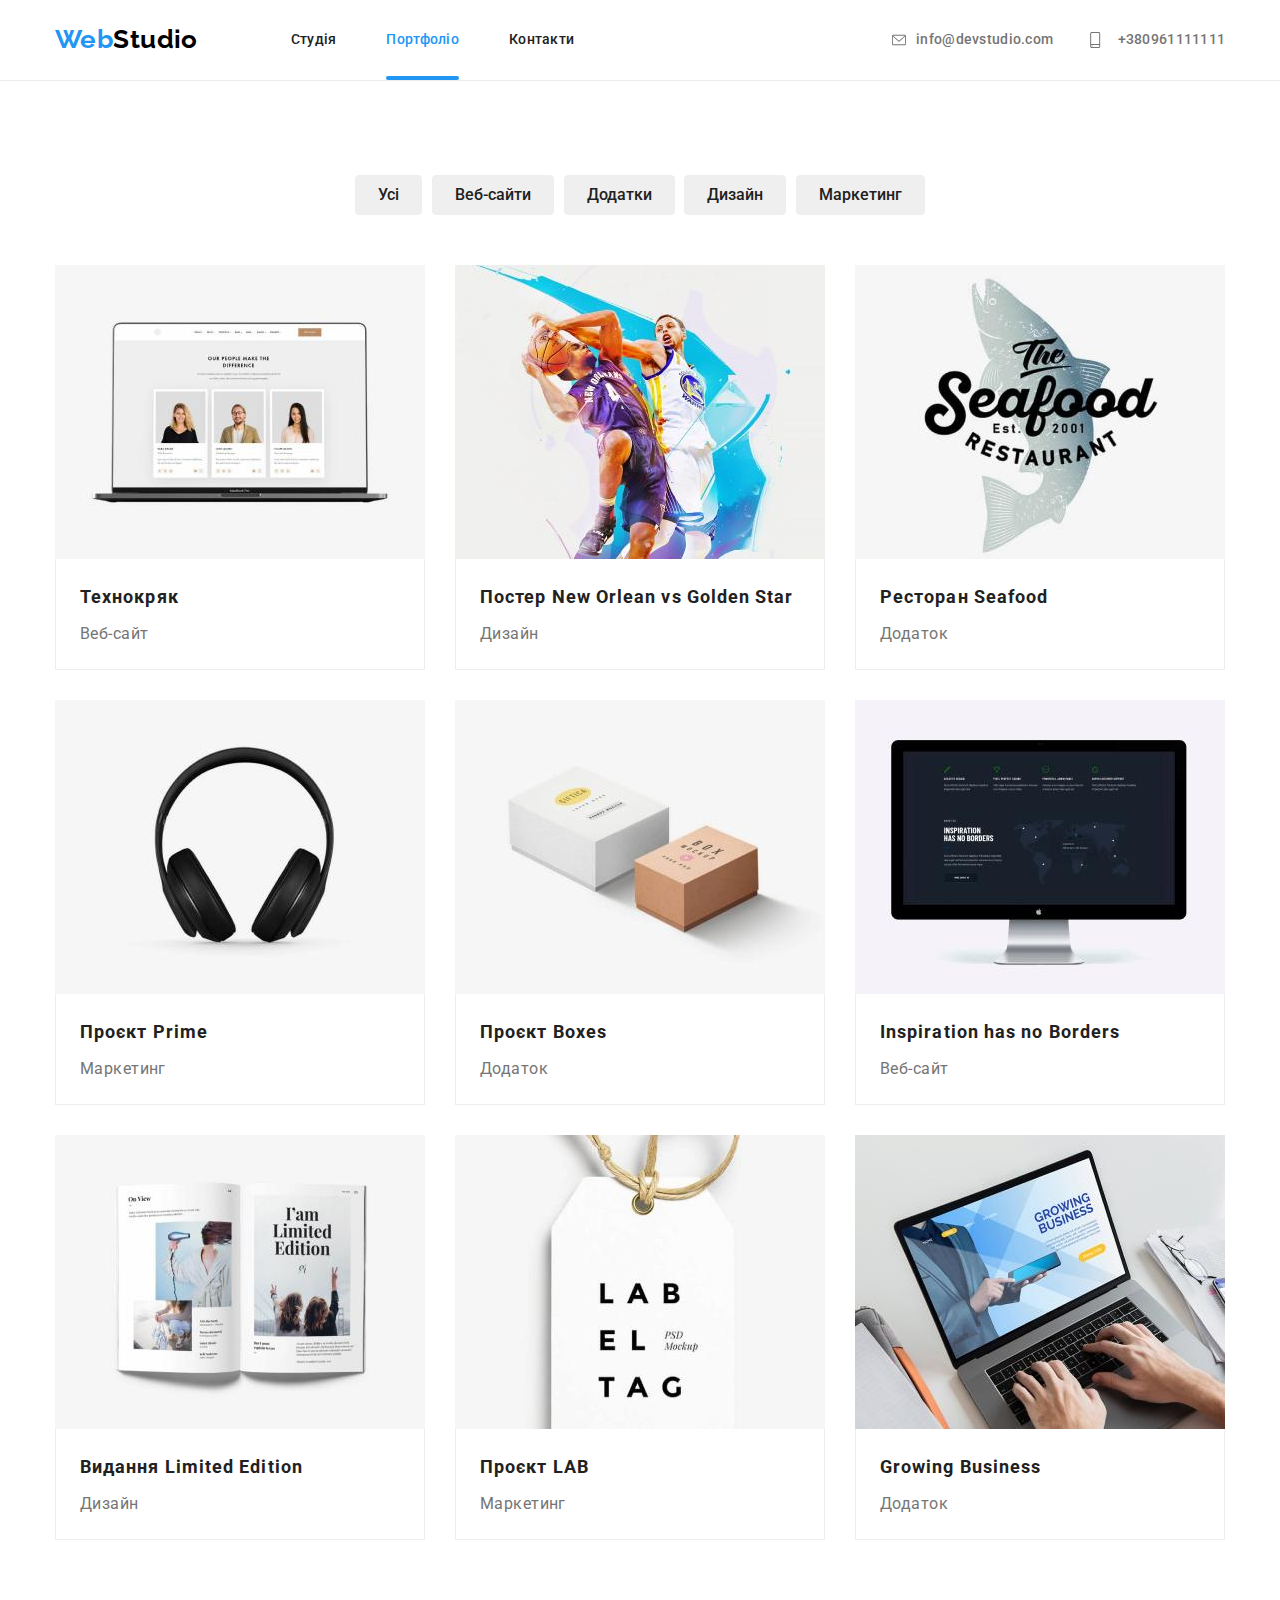
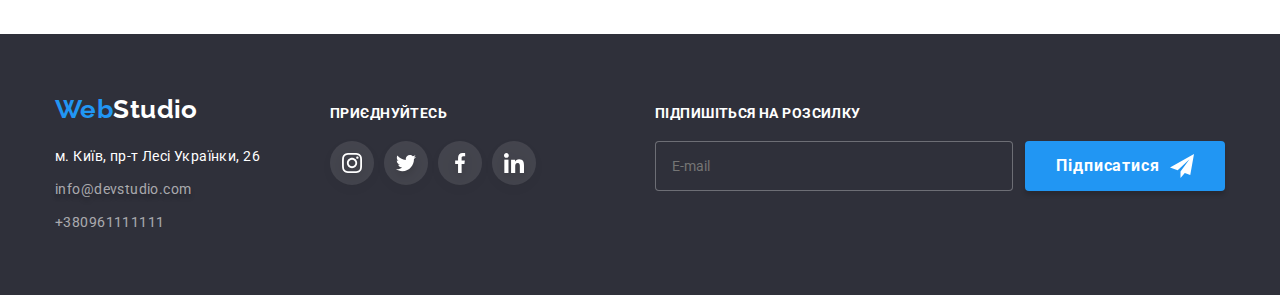
==== portfolio.html @ 946e8334 "commit 1" ====
<!DOCTYPE html>
<html lang="uk">
  <head>
    <meta charset="UTF-8" />
    <meta http-equiv="X-UA-Compatible" content="IE=edge" />
    <meta name="viewport" content="width=, initial-scale=1.0" />
    <title>Webstudio</title>
    <link rel="preconnect" href="https://fonts.googleapis.com" />
    <link rel="preconnect" href="https://fonts.gstatic.com" crossorigin />
    <link
      href="https://fonts.googleapis.com/css2?family=Raleway:wght@700&family=Roboto:wght@400;500;700;900&display=swap"
      rel="stylesheet"
    />
    <link
      rel="stylesheet"
      href="https://cdn.jsdelivr.net/npm/modern-normalize@1.1.0/modern-normalize.min.css"
    />
    <link rel="stylesheet" href="./sass/main.css" />
  </head>
  <body>
    <!-- HEADER -->
    <header class="page-header">
      <div class="container page-header-container">
        <nav class="header-navigation">
          <a class="logo-header link" href="./index.html"
            ><span class="logo-header__part1">Web</span>Studio</a
          >
          <ul class="menu list">
            <li class="menu__item">
              <a class="menu__link link" href="./index.html">Студія</a>
            </li>
            <li class="menu__item">
              <a
                class="menu__link link current caren-studio"
                href="./portfolio.html"
                >Портфоліо</a
              >
            </li>
            <li class="menu__item">
              <a class="menu__link link" href="#">Контакти</a>
            </li>
          </ul>
        </nav>
        <ul class="menu__link list">
          <li class="menu__item">
            <a href="mailto:info@devstudio.com" class="page-header__contact-mail link">
              <svg
                class="page-header__icon-mail"
                aria-label="іконка-пошта"
                width="12"
                height="16"
              >
                <use href="./images/sprite.svg.svg#icon-envelope-hover"></use>
              </svg>
              info@devstudio.com
            </a>
          </li>
          <li class="menu__item">
            <a class="page-header__contact-phone-number link" href="tel:+380961111111">
              <svg
                class="page-header__icon-mobile"
                aria-label="іконка-телефон"
                width="10"
                height="16"
              >
                <use href="./images/sprite.svg.svg#icon-smartphone"></use>
              </svg>
              +380961111111
            </a>
          </li>
        </ul>
      </div>
    </header>
    <main class="">
      <section class="section-portfolio section">
        <div class="container">
          <h1 class="visually-hidden">Портфоліо</h1>
          <ul class="list container-filters">
            <li class="portfolio-filters">
              <button class="filters" type="button">Усі</button>
            </li>
            <li class="portfolio-filters">
              <button class="filters" type="button">Веб-сайти</button>
            </li>
            <li class="portfolio-filters">
              <button class="filters" type="button">Додатки</button>
            </li>
            <li class="portfolio-filters">
              <button class="filters" type="button">Дизайн</button>
            </li>
            <li class="portfolio-filters">
              <button class="filters" type="button">Маркетинг</button>
            </li>
          </ul>
          <ul class="list container-box">
            <li class="portfolio-box">
              <a href="" class="portfolio-post link">
                <div class="portfolio-list-img-wrapper">
                  <img
                    src="./images/project1.jpg"
                    alt="команда"
                    width="370"
                    height="294"
                  />
                  <p class="overlay">
                    Ресурс пропонує комплексні пропозиції з різним рівнем
                    функціоналу та сервісів. Все це дозволить відвідувачу
                    отримати вичерпні відомості про компанію чи приватну особу.
                  </p>
                </div>
                <div class="portfolio-box-mini">
                  <h2 class="portfolio-item">Технокряк</h2>
                  <p class="portfolio-text">Веб-сайт</p>
                </div>
              </a>
            </li>
            <li class="portfolio-box">
              <a href="" class="portfolio-post link">
                <div class="portfolio-list-img-wrapper">
                  <img
                    src="./images/project2.jpg"
                    alt="баскетбол"
                    width="370"
                    height="294"
                  />
                  <p class="overlay">
                    Ресурс пропонує комплексні пропозиції з різним рівнем
                    функціоналу та сервісів. Все це дозволить відвідувачу
                    отримати вичерпні відомості про компанію чи приватну особу.
                  </p>
                </div>
                <div class="portfolio-box-mini">
                  <h2 class="portfolio-item">
                    Постер New Orlean vs Golden Star
                  </h2>
                  <p class="portfolio-text">Дизайн</p>
                </div>
              </a>
            </li>
            <li class="portfolio-box">
              <a href="" class="portfolio-post link">
                <div class="portfolio-list-img-wrapper">
                  <img
                    src="./images/project3.jpg"
                    alt="ресторан"
                    width="370"
                    height="294"
                  />
                  <p class="overlay">
                    Ресурс пропонує комплексні пропозиції з різним рівнем
                    функціоналу та сервісів. Все це дозволить відвідувачу
                    отримати вичерпні відомості про компанію чи приватну особу.
                  </p>
                </div>
                <div class="portfolio-box-mini">
                  <h2 class="portfolio-item">Ресторан Seafood</h2>
                  <p class="portfolio-text">Додаток</p>
                </div>
              </a>
            </li>
            <li class="portfolio-box">
              <a href="" class="portfolio-post link">
                <div class="portfolio-list-img-wrapper">
                  <img
                    src="./images/project4.jpg"
                    alt="навушники"
                    width="370"
                    height="294"
                  />
                  <p class="overlay">
                    Ресурс пропонує комплексні пропозиції з різним рівнем
                    функціоналу та сервісів. Все це дозволить відвідувачу
                    отримати вичерпні відомості про компанію чи приватну особу.
                  </p>
                </div>
                <div class="portfolio-box-mini">
                  <h2 class="portfolio-item">Проєкт Prime</h2>
                  <p class="portfolio-text">Маркетинг</p>
                </div>
              </a>
            </li>
            <li class="portfolio-box">
              <a href="" class="portfolio-post link">
                <div class="portfolio-list-img-wrapper">
                  <img
                    src="./images/project5.jpg"
                    alt="парфум"
                    width="370"
                    height="294"
                  />
                  <p class="overlay">
                    Ресурс пропонує комплексні пропозиції з різним рівнем
                    функціоналу та сервісів. Все це дозволить відвідувачу
                    отримати вичерпні відомості про компанію чи приватну особу.
                  </p>
                </div>
                <div class="portfolio-box-mini">
                  <h2 class="portfolio-item">Проєкт Boxes</h2>
                  <p class="portfolio-text">Додаток</p>
                </div>
              </a>
            </li>
            <li class="portfolio-box">
              <a href="" class="portfolio-post link">
                <div class="portfolio-list-img-wrapper">
                  <img
                    src="./images/project6.jpg"
                    alt="комп"
                    width="370"
                    height="294"
                  />
                  <p class="overlay">
                    Ресурс пропонує комплексні пропозиції з різним рівнем
                    функціоналу та сервісів. Все це дозволить відвідувачу
                    отримати вичерпні відомості про компанію чи приватну особу.
                  </p>
                </div>
                <div class="portfolio-box-mini">
                  <h2 class="portfolio-item">Inspiration has no Borders</h2>
                  <p class="portfolio-text">Веб-сайт</p>
                </div>
              </a>
            </li>
            <li class="portfolio-box">
              <a href="" class="portfolio-post link">
                <div class="portfolio-list-img-wrapper">
                  <img
                    src="./images/project7.jpg"
                    alt="книга"
                    width="370"
                    height="294"
                  />
                  <p class="overlay">
                    Ресурс пропонує комплексні пропозиції з різним рівнем
                    функціоналу та сервісів. Все це дозволить відвідувачу
                    отримати вичерпні відомості про компанію чи приватну особу.
                  </p>
                </div>
                <div class="portfolio-box-mini">
                  <h2 class="portfolio-item">Видання Limited Edition</h2>
                  <p class="portfolio-text">Дизайн</p>
                </div>
              </a>
            </li>
            <li class="portfolio-box">
              <a href="" class="portfolio-post link">
                <div class="portfolio-list-img-wrapper">
                  <img
                    src="./images/project8.jpg"
                    alt="лабел"
                    width="370"
                    height="294"
                  />
                  <p class="overlay">
                    Ресурс пропонує комплексні пропозиції з різним рівнем
                    функціоналу та сервісів. Все це дозволить відвідувачу
                    отримати вичерпні відомості про компанію чи приватну особу.
                  </p>
                </div>
                <div class="portfolio-box-mini">
                  <h2 class="portfolio-item">Проєкт LAB</h2>
                  <p class="portfolio-text">Маркетинг</p>
                </div>
              </a>
            </li>
            <li class="portfolio-box">
              <a href="" class="portfolio-post link">
                <div class="portfolio-list-img-wrapper">
                  <img
                    src="./images/project9.jpg"
                    alt="ноут"
                    width="370"
                    height="294"
                  />
                  <p class="overlay">
                    Ресурс пропонує комплексні пропозиції з різним рівнем
                    функціоналу та сервісів. Все це дозволить відвідувачу
                    отримати вичерпні відомості про компанію чи приватну особу.
                  </p>
                </div>
                <div class="portfolio-box-mini">
                  <h2 class="portfolio-item">Growing Business</h2>
                  <p class="portfolio-text">Додаток</p>
                </div>
              </a>
            </li>
          </ul>
        </div>
      </section>
    </main>
    <footer class="page-footer">
      <div class="container container-footer">
        <div class="page-footer-container-contact">
          <a class="logo-footer link" href="./index.html">
            <span class="logo-footer__part1">Web</span>Studio</a
          >
          <address class="footer-contact">
            <ul class="list contact">
              <li class="contact__menu">
                <a
                  class="contact__menu-map link"
                  href="https://goo.gl/maps/CPtrU1FHBa2aNyZL9"
                  target="_blank"
                  rel="noopener noreferrer nofollow"
                  >м. Київ, пр-т Лесі Українки, 26</a
                >
              </li>
              <li class="contact__menu">
                <a
                  class="contact__menu-mail link"
                  href="mailto:info@devstudio.com"
                  >info@devstudio.com</a
                >
              </li>
              <li class="contact__menu link">
                <a class="contact__menu-tel link" href="tel:+380961111111"
                  >+380961111111</a
                >
              </li>
            </ul>
          </address>
        </div>
        <div class="page-footer__container-soc">
          <p class="soc-name">ПРИЄДНУЙТЕСЬ</p>
          <ul class="footer-social-list list">
            <li class="footer-social-list__item">
              <a href="" class="footer-social-list__link">
                <svg
                  class="footer-social-list__icon"
                  aria-label="іконка-інстаграм"
                >
                  <use href="./images/sprite.svg.svg#icon-instagram"></use>
                </svg>
              </a>
            </li>
            <li class="footer-social-list__item">
              <a href="" class="footer-social-list__link">
                <svg class="footer-social-list__icon" aria-label="іконка-твітер">
                  <use href="./images/sprite.svg.svg#icon-twitter"></use>
                </svg>
              </a>
            </li>
            <li class="footer-social-list__item">
              <a href="" class="footer-social-list__link">
                <svg
                  class="footer-social-list__icon"
                  aria-label="іконка-фейсбук"
                >
                  <use href="./images/sprite.svg.svg#icon-facebook"></use>
                </svg>
              </a>
            </li>
            <li class="footer-social-list__item">
              <a href="" class="footer-social-list__link">
                <svg class="footer-social-list__icon" aria-label="іконка-лінкл">
                  <use href="./images/sprite.svg.svg#icon-linkedin"></use>
                </svg>
              </a>
            </li>
          </ul>
        </div>
        <form class="footer-main">
          <p class="footer-main__title">Підпишіться на розсилку</p>
          <div class="footer-main__label">
            <label>
              <input
                type="email"
                class="footer-main__input"
                placeholder="E-mail"
                required=""
                name="user-mail-for-sing"
              />
            </label>
            <button class="footer-main__button" type="submit">
              Підписатися
              <svg
                class="footer-main__icon"
                aria-label="іконка-відправити"
                width="24"
                height="24"
              >
                <use href="./images/sprite.svg.svg#icon-send"></use>
              </svg>
            </button>
          </div>
        </form>
      </div>
    </footer>
  </body>
</html>
---- sass/main.css ----
:root {
  --primary-font: "Roboto", sans-serif;
  --secondary-font: "Raleway", sans-serif;
  --primary-text-color-theme-dark: #212121;
  --secondary-text-color-theme-light: #ffffff;
  --primary-text-color-theme-gray: #757575;
  --secondary-text-color-theme-dark: #2F303A;
  --accent-color: #2196F3;
  --secondary-color: #F5F4FA;
  --secondary-color-light: #FFFFFF;
  --secondary-color-with: #EEEEEE;
  --secondary-color-dark: #000000;
  --color-bgc: #188CE8;
  --color-gray: #AFB1B8;
  --transition-duration-function: 250ms cubic-bezier(0.4, 0, 0.2, 1);
}

.visually-hidden {
  position: absolute;
  white-space: nowrap;
  width: 1px;
  height: 1px;
  overflow: hidden;
  border: 0;
  padding: 0;
  clip: rect(0 0 0 0);
  -webkit-clip-path: inset(50%);
          clip-path: inset(50%);
  margin: -1px;
}

.footer-social-list__link, .client-list-link, .social-list-link, .overlay-work, .osoblivosti__card-a, .page-header__contact-phone-number, .page-header__contact-mail, .modal-close-btn, .footer-main__button {
  display: flex;
  align-items: center;
  justify-content: center;
}

.link {
  text-decoration: none;
}

.list {
  list-style: none;
}

.menu__link.current {
  color: var(--accent-color);
}

h1,
h2,
h3,
h4,
p {
  margin: 0;
  margin-bottom: 0;
}

ul,
ol {
  margin-top: 0;
  margin-bottom: 0;
  padding-left: 0;
}

img {
  display: block;
}

button {
  font-family: inherit;
  cursor: pointer;
}

body {
  font-family: var(--primary-font);
  background: var(--secondary-text-color-theme-light);
  color: var(--primary-text-color-theme-dark);
  font-size: 14px;
  letter-spacing: 0.03em;
}

.section {
  padding-top: 94px;
  padding-bottom: 94px;
}

.container {
  width: 1200px;
  margin-left: auto;
  margin-right: auto;
  padding-left: 15px;
  padding-right: 15px;
}

.section-shapka__btn {
  background: var(--accent-color);
  box-shadow: 0px 4px 4px rgba(0, 0, 0, 0.15);
  border-radius: 4px;
  border: none;
  height: 50px;
  width: 216px;
  left: 692px;
  top: 430px;
  transition: bakground-color var(--transition-duration-function), filter var(--transition-duration-function);
}
.section-shapka__btn:hover, .section-shapka__btn:focus {
  background-color: var(--color-bgc);
  filter: drop-shadow(0px 4px 4px rgba(0, 0, 0, 0.25));
}

.section-shapka__btn-text {
  font-weight: 700;
  font-size: 16px;
  line-height: 1.87;
  display: flex;
  align-items: center;
  text-align: center;
  letter-spacing: 0.06em;
  color: var(--secondary-text-color-theme-light);
  margin-left: 32px;
}

.container-filters {
  display: flex;
  justify-content: space-between;
  gap: 8px;
  margin-left: 300px;
  margin-right: 300px;
  margin-bottom: 50px;
}

.filters {
  border-radius: 4px;
  border: none;
  border: 1px solid var(--secondary-color-with);
  font-size: 16px;
  font-weight: 500;
  line-height: 1.625;
  align-items: center;
  color: var(--primary-text-color-theme-dark);
  padding: 6px 22px;
  transition: color var(--transition-duration-function), background-color var(--transition-duration-function), box-shadow var(--transition-duration-function), border-color var(--transition-duration-function);
}
.filters:active, .filters:hover, .filters:focus {
  background-color: var(--accent-color);
  color: var(--secondary-text-color-theme-light);
  box-shadow: 0px 4px 4px rgba(0, 0, 0, 0.25);
  border-color: var(--accent-color);
}

.footer-main {
  margin-right: 0;
  margin-left: auto;
  color: rgba(255, 255, 255, 0.6);
}

.footer-main__title {
  font-size: 14px;
  font-weight: 700;
  line-height: 1.1428571429;
  letter-spacing: 0.03em;
  text-transform: uppercase;
  color: var(--secondary-text-color-theme-light);
  margin-bottom: 20px;
  margin-top: 0;
}

.footer-main__label {
  display: flex;
}

.footer-main__input {
  width: 358px;
  height: 50px;
  color: var(--secondary-text-color-theme-light);
  border: 1px solid rgba(255, 255, 255, 0.3);
  border-radius: 4px;
  background-color: var(--secondary-text-color-theme-dark);
  padding: 15px 16px;
  transition: border-color var(--transition-duration-function);
}
.footer-main__input:focus {
  border-color: var(--accent-color);
  outline: none;
}

.footer-main__button {
  font-weight: 700;
  font-size: 16px;
  line-height: 30px;
  letter-spacing: 0.06em;
  min-width: 200px;
  padding: 10px;
  background-color: var(--accent-color);
  color: var(--secondary-text-color-theme-light);
  border: none;
  box-shadow: 0px 4px 4px rgba(0, 0, 0, 0.15);
  border-radius: 4px;
  cursor: pointer;
  margin-left: 12px;
}

.footer-main__icon {
  margin-left: 10px;
  fill: var(--secondary-color-light);
}

.backdrop {
  position: fixed;
  top: 0;
  left: 0;
  width: 100%;
  height: 100%;
  background-color: rgba(0, 0, 0, 0.2);
  z-index: 100;
  opacity: 1;
  visibility: visible;
  pointer-events: auto;
  transition: opacity 250ms cubic-bezier(0.4, 0, 0.2, 1), visibility 250ms cubic-bezier(0.4, 0, 0.2, 1);
}
.backdrop.is-hidden {
  opacity: 0;
  visibility: hidden;
  pointer-events: none;
}

.modal {
  position: absolute;
  top: 50%;
  left: 50%;
  padding: 40px;
  transform: translate(-50%, -50%) scale(1);
  width: 528px;
  height: 580px;
  background-color: var(--secondary-color-light);
  border-radius: 4px;
  transition: transform var(--transition-duration-function);
}

.modal-close-btn {
  position: absolute;
  top: 8px;
  right: 8px;
  width: 30px;
  height: 30px;
  border-radius: 50%;
  background-color: transparent;
  border: 1px solid rgba(0, 0, 0, 0.1);
  transition: border-color var(--transition-duration-function), fill var(--transition-duration-function);
}
.modal-close-btn:hover, .modal-close-btn:focus {
  border-color: var(--accent-color);
  cursor: pointer;
}
.modal-close-btn:hover .modal-close-icon, .modal-close-btn:focus .modal-close-icon {
  fill: var(--accent-color);
}

.modal-close-icon {
  fill: var(--secondary-color-dark);
}

.modal-form-title {
  font-weight: 700;
  font-size: 20px;
  line-height: 1.15;
  text-align: center;
  margin-bottom: 12px;
}

.modal-form {
  display: flex;
  flex-direction: column;
}

.modal-form-field {
  margin-bottom: 10px;
}

.modal-form-field-desc {
  display: block;
  margin-bottom: 4px;
  font-size: 12px;
  line-height: 1.08;
  letter-spacing: 0.01em;
  color: var(--primary-text-color-theme-gray);
}

.modal-form-input-wrapper {
  position: relative;
  display: block;
}

.modal-form-input {
  position: relative;
  display: block;
  width: 100%;
  height: 40px;
  padding-left: 42px;
  border: 1px solid rgba(33, 33, 33, 0.2);
  border-radius: 4px;
  transition: border-color var(--transition-duration-function);
}
.modal-form-input:focus {
  outline: none;
  border-color: var(--accent-color);
}
.modal-form-input:focus + .modal-form-icon {
  fill: var(--accent-color);
}

.modal-form-icon {
  position: absolute;
  top: 50%;
  left: 12px;
  transform: translateY(-50%);
  transition: color var(--transition-duration-function);
}

.icon {
  fill: var(--primary-text-color-theme-dark);
}

.modal-form-message {
  display: block;
  width: 100%;
  height: 120px;
  padding-top: 12px;
  padding-right: 16px;
  padding-bottom: 12px;
  padding-left: 16px;
  border: 1px solid rgba(33, 33, 33, 0.2);
  border-radius: 4px;
  resize: none;
  font-size: 12px;
  line-height: 1.16;
  letter-spacing: 0.01em;
  transition: border-color var(--transition-duration-function);
}
.modal-form-message::-moz-placeholder {
  font-size: 14px;
  color: rgba(117, 117, 117, 0.5);
}
.modal-form-message:-ms-input-placeholder {
  font-size: 14px;
  color: rgba(117, 117, 117, 0.5);
}
.modal-form-message::placeholder {
  font-size: 14px;
  color: rgba(117, 117, 117, 0.5);
}
.modal-form-message:focus {
  outline: none;
  border-color: var(--accent-color);
}

.modal-form-check-field {
  display: flex;
  align-items: center;
  margin-left: auto;
  margin-right: auto;
  margin-bottom: 30px;
  font-size: 14px;
  line-height: 1.71;
  color: var(--primary-text-color-theme-gray);
}

.modal-form-check-policy-link {
  color: var(--accent-color);
}

.modal-form-check {
  position: absolute;
  -webkit-appearance: none;
     -moz-appearance: none;
          appearance: none;
}
.modal-form-check:checked + .modal-form-own-checkbox {
  background-color: var(--accent-color);
}
.modal-form-check:focus + .modal-form-own-checkbox {
  box-shadow: 0 0 0 2px rgba(0, 0, 255, 0.5);
}
.modal-form-check:checked + .modal-form-own-checkbox .modal-form-own-checkbox-icon {
  display: block;
}

.modal-form-own-checkbox {
  cursor: pointer;
  width: 16px;
  height: 15px;
  margin-right: 7px;
  border-radius: 2px;
  border: 1px solid #303030;
  transition: background-color var(--transition-duration-function);
}

.modal-form-own-checkbox-border {
  cursor: pointer;
  position: absolute;
  color: var(--primary-text-color);
}

.modal-form-own-checkbox-icon {
  display: none;
  fill: var(--secondary-text-color-theme-light);
}

.modal-form-button {
  align-self: center;
  min-width: 200px;
  min-height: 50px;
  padding-top: 10px;
  padding-right: 52px;
  padding-bottom: 10px;
  padding-left: 52px;
  background-color: var(--accent-color);
  font-weight: 700;
  font-size: 16px;
  line-height: 1.87;
  letter-spacing: 0.06em;
  color: var(--secondary-color-light);
  border-radius: 4px;
  box-shadow: 0px 4px 4px rgba(0, 0, 0, 0.15);
  cursor: pointer;
  border: 1px solid var(--accent-color);
  transition: background-color var(--transition-duration-function), background-color var(--transition-duration-function);
}
.modal-form-button:hover, .modal-form-button:focus {
  background-color: #188CE8;
}

.page-header {
  padding-top: 24px;
  padding-bottom: 25px;
  border-bottom: 1px solid #ECECEC;
}

.page-header-container {
  display: flex;
  align-items: center;
}

.header-navigation {
  display: flex;
  align-items: center;
}

.logo-header {
  font-family: var(--secondary-font);
  font-size: 26px;
  font-weight: 700;
  line-height: 1.1923076923;
  color: var(--secondary-color-dark);
  margin-right: 93px;
}

.logo-header__part1 {
  color: var(--accent-color);
}

.menu {
  display: flex;
  align-items: center;
  gap: 50px;
  margin-left: auto;
  margin-right: 318px;
}

.menu__link {
  display: flex;
  -moz-column-gap: 30px;
       column-gap: 30px;
  position: relative;
  margin: 0;
  padding: 0;
  font-weight: 500;
  font-size: 14px;
  line-height: 1.14;
  letter-spacing: 0.02em;
  color: var(--primary-text-color-theme-dark);
  transition: color var(--transition-duration-function);
}
.menu__link:hover, .menu__link:focus {
  color: var(--accent-color);
}
.menu__link.caren-studio::after {
  content: "";
  position: absolute;
  height: 4px;
  width: 100%;
  background-color: var(--accent-color);
  border-radius: 2px;
  bottom: 0;
  left: 0;
  top: 44px;
  transition: color var(--transition-duration-function);
}

.menu__item {
  display: flex;
  align-items: baseline;
  justify-content: center;
}

.page-header__contact-mail {
  -moz-column-gap: 10px;
       column-gap: 10px;
  width: 161px;
  height: 16px;
  transition: color var(--transition-duration-function);
}
.page-header__contact-mail:hover, .page-header__contact-mail:focus {
  color: var(--accent-color);
}
.page-header__contact-mail:hover .page-header__icon-mail, .page-header__contact-mail:focus .page-header__icon-mail {
  fill: currentColor;
}

.page-header__contact-phone-number {
  -moz-column-gap: 10px;
       column-gap: 10px;
  width: 142px;
  height: 16px;
  transition: color var(--transition-duration-function);
}
.page-header__contact-phone-number:hover, .page-header__contact-phone-number:focus {
  color: var(--accent-color);
}
.page-header__contact-phone-number:hover .page-header__icon-mobile, .page-header__contact-phone-number:focus .page-header__icon-mobile {
  fill: currentColor;
}

.page-header__contact-mail,
.page-header__contact-phone-number {
  color: var(--primary-text-color-theme-gray);
}

.page-header__icon-mail {
  content: "";
  width: 100%;
  height: 100%;
  fill: var(--primary-text-color-theme-gray);
  transition: fill var(--transition-duration-function);
}

.page-header__icon-mobile {
  width: 100%;
  height: 100%;
  fill: var(--primary-text-color-theme-gray);
  transition: fill var(--transition-duration-function);
}

.section-shapka {
  background: var(--secondary-text-color-theme-dark);
  padding-top: 200px;
  padding-bottom: 200px;
  background-image: linear-gradient(rgba(47, 48, 58, 0.4), rgba(47, 48, 58, 0.4)), url("../images/shapka/bcimg.jpg");
  background-repeat: no-repeat;
  background-position: center;
  max-width: 1600px;
  margin-left: auto;
  margin-right: auto;
}

.section-shapka__container {
  display: flex;
  align-items: center;
  flex-wrap: wrap;
  flex-direction: column;
}

.section-shapka__title {
  font-weight: 900;
  font-size: 44px;
  line-height: 1.36;
  text-align: center;
  letter-spacing: 0.06em;
  text-transform: uppercase;
  color: var(--secondary-text-color-theme-light);
  margin-bottom: 30px;
  height: 120px;
  width: 696px;
  left: 452px;
  top: 280px;
  border-radius: 0px;
}

.osoblivosti {
  padding-top: 94px;
  padding-bottom: 94px;
}

.osoblivosti__container {
  display: flex;
  gap: 30px;
}

.osoblivosti__card {
  width: 270px;
  height: 248px;
  flex-basis: calc((100% - 90px) / 4);
}

.osoblivosti__card-a {
  width: 270px;
  height: 120px;
  background: var(--secondary-color);
  border-radius: 4px;
}

.osoblivosti__subtitle {
  font-style: normal;
  font-weight: 700;
  font-size: 14px;
  line-height: 1.14;
  text-transform: uppercase;
  color: var(primary-text-color-theme-dark);
  margin-bottom: 10px;
  margin-top: 30px;
}

.osoblivosti__text {
  line-height: 1.71;
  color: var(--primary-text-color-theme-gray);
}

.work {
  padding-top: 0px;
}

.work-list {
  display: flex;
  gap: 30px;
}

.work-h {
  font-weight: 700;
  font-size: 36px;
  line-height: 1.17;
  text-align: center;
  color: var(--primary-text-color-theme-dark);
  margin-bottom: 50px;
}

.work-list-img-wrapper {
  position: relative;
  overflow: hidden;
}

.overlay-work {
  position: absolute;
  width: 100%;
  height: 70px;
  top: 224px;
  font-weight: 700;
  font-size: 14px;
  line-height: 16px;
  text-align: center;
  letter-spacing: 0.03em;
  text-transform: uppercase;
  color: var(--secondary-color-light);
  background: rgba(47, 48, 58, 0.8);
  text-shadow: 0px 4px 4px rgba(0, 0, 0, 0.25);
  overflow: auto;
}

.comanda {
  background: var(--secondary-color);
}

.comanda-list {
  display: flex;
  flex-wrap: wrap;
  gap: 30px;
}

.comanda-our {
  font-size: 36px;
  font-weight: 700;
  line-height: 1.1666666667;
  text-align: center;
  margin-bottom: 50px;
}

.comanda-fon {
  background: var(--secondary-text-color-theme-light);
  box-shadow: 0px 1px 3px rgba(0, 0, 0, 0.12), 0px 1px 1px rgba(0, 0, 0, 0.14), 0px 2px 1px rgba(0, 0, 0, 0.2);
  border-radius: 0px 0px 4px 4px;
}

.comanda-name {
  font-size: 16px;
  font-weight: 500;
  line-height: 1.1875;
  text-align: center;
  margin-top: 30px;
  margin-bottom: 10px;
}

.comanda-profesion {
  font-size: 16px;
  line-height: 1.19;
  text-align: center;
  color: var(--primary-text-color-theme-gray);
  margin-bottom: 16px;
}

.social-list {
  display: flex;
  justify-content: center;
  -moz-column-gap: 10px;
       column-gap: 10px;
  margin-bottom: 30px;
}

.social-list-item {
  width: 44px;
  height: 44px;
}

.social-list-link {
  width: 100%;
  height: 100%;
  border-radius: 50%;
  background-color: var(--secondary-text-color-theme-light);
  transition: background-color var(--transition-duration-function), filter var(--transition-duration-function);
}
.social-list-link:hover, .social-list-link:focus {
  background-color: var(--accent-color);
  filter: drop-shadow(0px 4px 4px rgba(0, 0, 0, 0.25));
}
.social-list-link:hover .social-list-icon, .social-list-link:focus .social-list-icon {
  fill: var(--secondary-text-color-theme-light);
  filter: drop-shadow(0px 4px 4px rgba(0, 0, 0, 0.25));
}

.social-list-icon {
  width: 20px;
  height: 20px;
  fill: var(--color-gray);
  transition: fill var(--transition-duration-function);
}

.client-name {
  font-size: 36px;
  font-weight: 700;
  line-height: 1.1666666667;
  text-align: center;
  margin-bottom: 50px;
}

.client-list {
  display: flex;
  justify-content: center;
  gap: 30px;
}

.client-list-item {
  box-sizing: border-box;
  border: 1px solid var(--color-gray);
  border-radius: 4px;
  width: 170px;
  height: 92px;
}
.client-list-item:hover, .client-list-item:focus {
  border: 1px solid var(--accent-color);
  border-color: var(--accent-color);
}

.client-list-link {
  width: 100%;
  height: 100%;
  transition: border var(--transition-duration-function), border-color var(--transition-duration-function), fill var(--transition-duration-function);
}
.client-list-link:hover .client-list-icon, .client-list-link:focus .client-list-icon {
  fill: var(--accent-color);
}

.client-list-icon {
  fill: var(--color-gray);
}

.container-box {
  display: flex;
  flex-wrap: wrap;
  row-gap: 30px;
  justify-content: space-between;
  margin-top: 0;
  margin-bottom: 0;
  padding: 0;
}

.portfolio-post {
  display: block;
  transition: box-shadow var(--transition-duration-function);
}
.portfolio-post:hover, .portfolio-post:focus {
  box-shadow: 0px 1px 1px rgba(0, 0, 0, 0.12), 0px 4px 4px rgba(0, 0, 0, 0.06), 1px 4px 6px rgba(0, 0, 0, 0.16);
}
.portfolio-post:hover .overlay, .portfolio-post:focus .overlay {
  transform: translateY(0%);
}

.portfolio-list-img-wrapper {
  position: relative;
  overflow: hidden;
}

.overlay {
  position: absolute;
  top: 0;
  left: 0;
  width: 100%;
  height: 100%;
  font-family: "Roboto";
  font-style: normal;
  font-weight: 400;
  font-size: 18px;
  line-height: 28px;
  letter-spacing: 0.03em;
  color: var(--secondary-color-light);
  background: rgba(33, 150, 243, 0.9);
  padding: 63px 24px;
  overflow: auto;
  transform: translateY(100%);
  transition: transform var(--transition-duration-function);
}

.portfolio-box-mini {
  padding-top: 20px;
  padding-bottom: 20px;
  padding-left: 24px;
  padding-right: 24px;
  border: 1px solid var(--secondary-color-with);
  border-top: 0;
}

.portfolio-item {
  font-weight: 700;
  font-size: 18px;
  line-height: 2;
  letter-spacing: 0.06em;
  color: var(--primary-text-color-theme-dark);
  margin-bottom: 4px;
}

.portfolio-text {
  font-size: 16px;
  line-height: 1.87;
  color: var(--primary-text-color-theme-gray);
}

.portfolio-box {
  background: var(--secondary-color-light);
  flex-basis: calc((100% - 60px) / 3);
}

.page-footer {
  background: var(--secondary-text-color-theme-dark);
  padding-top: 60px;
  padding-bottom: 60px;
}

.container-footer {
  display: flex;
  align-items: baseline;
}

.logo-footer {
  display: block;
  font-family: var(--secondary-font);
  font-size: 26px;
  font-weight: 700;
  line-height: 1.1923076923;
  color: var(--secondary-text-color-theme-light);
  width: 145px;
  height: 31px;
  left: 215px;
  top: 1688px;
}

.logo-footer__part1 {
  color: var(--accent-color);
}

.footer-contact {
  line-height: 1.71;
  font-style: normal;
  margin-top: 20px;
}

.contact {
  display: block;
  margin-right: 70px;
  flex-direction: column;
}

.contact__menu:not(:nth-child(3)) {
  margin-bottom: 9px;
}

.contact__menu-map {
  color: var(--secondary-text-color-theme-light);
  transition: color var(--transition-duration-function);
}
.contact__menu-map:hover, .contact__menu-map:focus {
  color: var(--accent-color);
}

.contact__menu-mail {
  color: rgba(255, 255, 255, 0.6);
  border: 1px solid var(--secondary-color-dark);
  text-shadow: 0px 4px 4px rgba(0, 0, 0, 0.25);
  border: none;
  transition: color var(--transition-duration-function);
}
.contact__menu-mail:hover, .contact__menu-mail:focus {
  color: var(--accent-color);
}

.contact__menu-tel {
  color: rgba(255, 255, 255, 0.6);
  transition: color var(--transition-duration-function);
}
.contact__menu-tel:hover, .contact__menu-tel:focus {
  color: var(--accent-color);
}

.page-footer__container-soc {
  display: block;
}

.soc-name {
  font-weight: 700;
  font-size: 14px;
  text-transform: uppercase;
  color: var(--secondary-color-light);
  margin-bottom: 20px;
}

.footer-social-list {
  display: flex;
  justify-content: center;
  -moz-column-gap: 10px;
       column-gap: 10px;
}

.footer-social-list__item {
  filter: drop-shadow(0px 4px 4px rgba(0, 0, 0, 0.25));
}

.footer-social-list__link {
  width: 44px;
  height: 44px;
  border-radius: 50%;
  background: rgba(255, 255, 255, 0.1);
  transition: background-color var(--transition-duration-function);
}
.footer-social-list__link:hover, .footer-social-list__link:focus {
  background-color: var(--accent-color);
  filter: drop-shadow(0px 4px 4px rgba(0, 0, 0, 0.25));
}

.footer-social-list__icon {
  width: 20px;
  height: 20px;
  fill: var(--secondary-color-light);
}/*# sourceMappingURL=main.css.map */
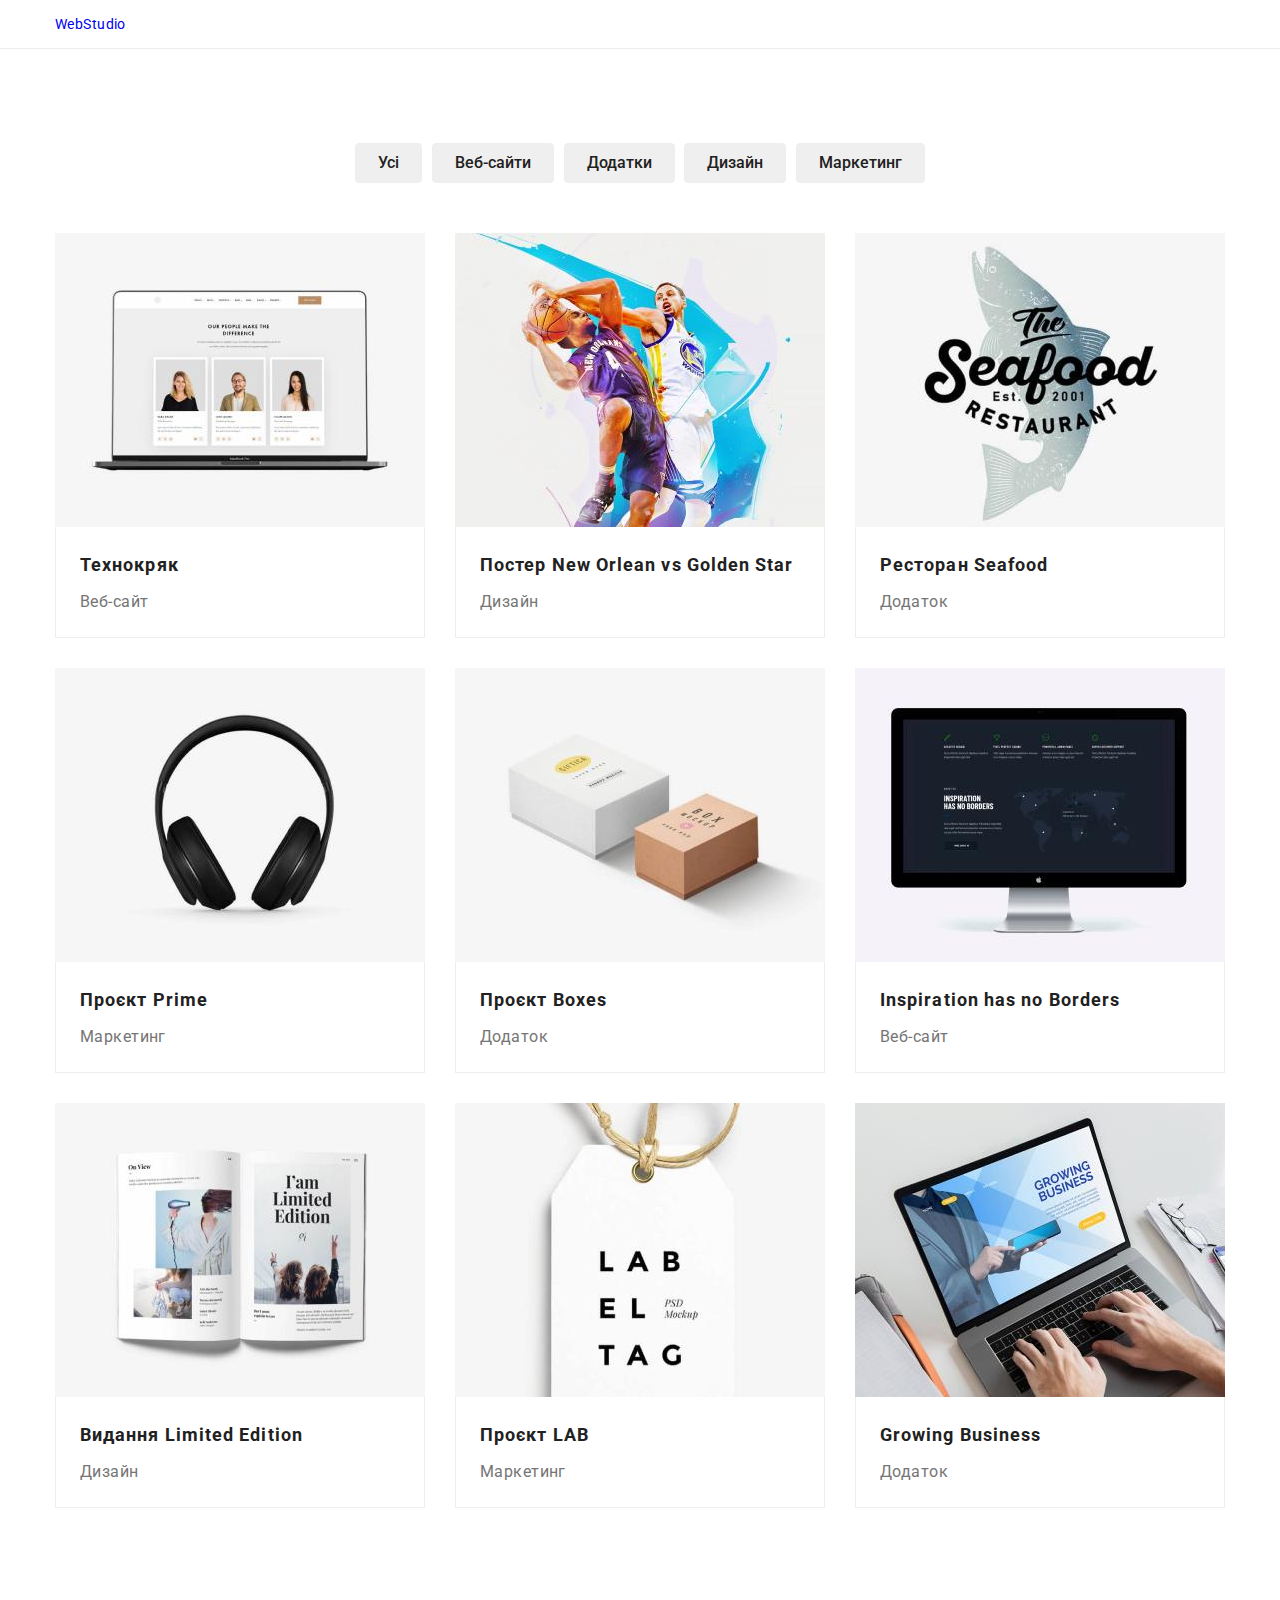
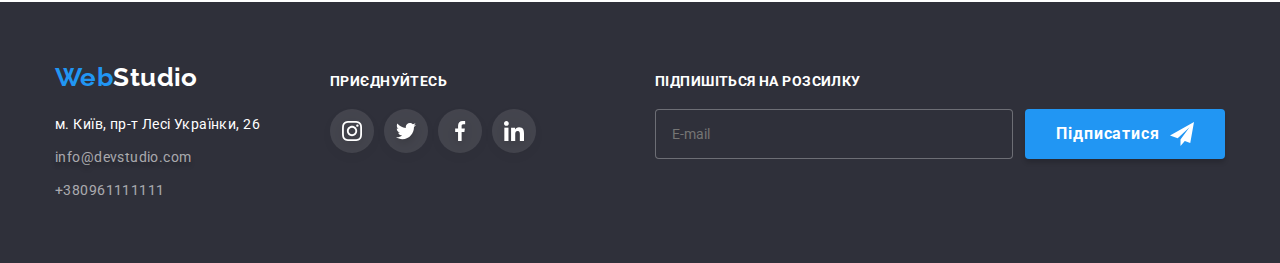
==== commit b7715aab: "commit 3 menu mobile" ====
--- a/portfolio.html
+++ b/portfolio.html
@@ -3,7 +3,7 @@
   <head>
     <meta charset="UTF-8" />
     <meta http-equiv="X-UA-Compatible" content="IE=edge" />
-    <meta name="viewport" content="width=, initial-scale=1.0" />
+    <meta name="viewport" content="width=device-width, initial-scale=1.0" />
     <title>Webstudio</title>
     <link rel="preconnect" href="https://fonts.googleapis.com" />
     <link rel="preconnect" href="https://fonts.gstatic.com" crossorigin />
@@ -15,12 +15,12 @@
       rel="stylesheet"
       href="https://cdn.jsdelivr.net/npm/modern-normalize@1.1.0/modern-normalize.min.css"
     />
-    <link rel="stylesheet" href="./sass/main.css" />
+    <link rel="stylesheet" href="./css/main.min.css" />
   </head>
   <body>
     <!-- HEADER -->
     <header class="page-header">
-      <div class="container page-header-container">
+      <div class="container page-header__container">
         <nav class="header-navigation">
           <a class="logo-header link" href="./index.html"
             ><span class="logo-header__part1">Web</span>Studio</a
@@ -43,7 +43,10 @@
         </nav>
         <ul class="menu__link list">
           <li class="menu__item">
-            <a href="mailto:info@devstudio.com" class="page-header__contact-mail link">
+            <a
+              href="mailto:info@devstudio.com"
+              class="page-header__contact-mail link"
+            >
               <svg
                 class="page-header__icon-mail"
                 aria-label="іконка-пошта"
@@ -56,7 +59,10 @@
             </a>
           </li>
           <li class="menu__item">
-            <a class="page-header__contact-phone-number link" href="tel:+380961111111">
+            <a
+              class="page-header__contact-phone-number link"
+              href="tel:+380961111111"
+            >
               <svg
                 class="page-header__icon-mobile"
                 aria-label="іконка-телефон"
@@ -335,7 +341,10 @@
             </li>
             <li class="footer-social-list__item">
               <a href="" class="footer-social-list__link">
-                <svg class="footer-social-list__icon" aria-label="іконка-твітер">
+                <svg
+                  class="footer-social-list__icon"
+                  aria-label="іконка-твітер"
+                >
                   <use href="./images/sprite.svg.svg#icon-twitter"></use>
                 </svg>
               </a>
--- a/css/main.min.css
+++ b/css/main.min.css
@@ -0,0 +1 @@
+:root{--primary-font: "Roboto", sans-serif;--secondary-font: "Raleway", sans-serif;--primary-text-color-theme-dark: #212121;--secondary-text-color-theme-light: #ffffff;--primary-text-color-theme-gray: #757575;--secondary-text-color-theme-dark: #2F303A;--accent-color: #2196F3;--secondary-color: #F5F4FA;--secondary-color-light: #FFFFFF;--secondary-color-with: #EEEEEE;--secondary-color-dark: #000000;--color-bgc: #188CE8;--color-gray: #AFB1B8;--transition-duration-function: 250ms cubic-bezier(0.4, 0, 0.2, 1)}.visually-hidden{position:absolute;white-space:nowrap;width:1px;height:1px;overflow:hidden;border:0;padding:0;clip:rect(0 0 0 0);clip-path:inset(50%);margin:-1px}.footer-social-list__link,.client-list-link,.social-list-link,.overlay-work,.osoblivosti__card-a,.modal-close-btn,.footer-main__button{display:flex;align-items:center;justify-content:center}.link{text-decoration:none}.list{list-style:none}.menu__link.current{color:var(--accent-color)}h1,h2,h3,h4,p{margin:0;margin-bottom:0}ul,ol{margin-top:0;margin-bottom:0;padding-left:0}img{display:block}button{font-family:inherit;cursor:pointer}body{font-family:var(--primary-font);background:var(--secondary-text-color-theme-light);color:var(--primary-text-color-theme-dark);font-size:14px;letter-spacing:.03em}.section{padding-top:94px;padding-bottom:94px}.container{width:100%;padding-left:15px;padding-right:15px}@media screen and (min-width: 480px){.container{width:480px;margin-left:auto;margin-right:auto}}@media screen and (min-width: 768px){.container{width:768px}}@media screen and (min-width: 1200px){.container{width:1200px}}.section-shapka__btn{background:var(--accent-color);box-shadow:0px 4px 4px rgba(0,0,0,.15);border-radius:4px;border:none;height:50px;width:216px;left:692px;top:430px;transition:bakground-color var(--transition-duration-function),filter var(--transition-duration-function)}.section-shapka__btn:hover,.section-shapka__btn:focus{background-color:var(--color-bgc);filter:drop-shadow(0px 4px 4px rgba(0, 0, 0, 0.25))}.section-shapka__btn-text{font-weight:700;font-size:16px;line-height:1.87;display:flex;align-items:center;text-align:center;letter-spacing:.06em;color:var(--secondary-text-color-theme-light);margin-left:32px}@media screen and (max-width: 767px){.mobile-menu{position:fixed;top:0;left:0;z-index:1000;width:100%;height:100%;background-color:#fff;opacity:0;visibility:hidden;pointer-events:none;transition:opacity var(--transition-duration-function),visibility var(--transition-duration-function)}.mobile-menu.is-open{opacity:1;visibility:visible;pointer-events:auto}.mobile-menu__container{position:relative;padding:48px 40px;display:flex;flex-direction:column;justify-content:space-between;height:100%}.mobile-menu__close-btn{position:absolute;top:10px;right:15px;background-color:rgba(0,0,0,0);border:0;padding:0;line-height:0}.mobile-menu__close-icon{width:40px;height:40px}}@media screen and (min-width: 768px){.mobile-menu{display:none}}.container-filters{display:flex;justify-content:space-between;gap:8px;margin-left:300px;margin-right:300px;margin-bottom:50px}.filters{border-radius:4px;border:none;border:1px solid var(--secondary-color-with);font-size:16px;font-weight:500;line-height:1.625;align-items:center;color:var(--primary-text-color-theme-dark);padding:6px 22px;transition:color var(--transition-duration-function),background-color var(--transition-duration-function),box-shadow var(--transition-duration-function),border-color var(--transition-duration-function)}.filters:active,.filters:hover,.filters:focus{background-color:var(--accent-color);color:var(--secondary-text-color-theme-light);box-shadow:0px 4px 4px rgba(0,0,0,.25);border-color:var(--accent-color)}.footer-main{margin-right:0;margin-left:auto;color:rgba(255,255,255,.6)}.footer-main__title{font-size:14px;font-weight:700;line-height:1.1428571429;letter-spacing:.03em;text-transform:uppercase;color:var(--secondary-text-color-theme-light);margin-bottom:20px;margin-top:0}.footer-main__label{display:flex}.footer-main__input{width:358px;height:50px;color:var(--secondary-text-color-theme-light);border:1px solid rgba(255,255,255,.3);border-radius:4px;background-color:var(--secondary-text-color-theme-dark);padding:15px 16px;transition:border-color var(--transition-duration-function)}.footer-main__input:focus{border-color:var(--accent-color);outline:none}.footer-main__button{font-weight:700;font-size:16px;line-height:30px;letter-spacing:.06em;min-width:200px;padding:10px;background-color:var(--accent-color);color:var(--secondary-text-color-theme-light);border:none;box-shadow:0px 4px 4px rgba(0,0,0,.15);border-radius:4px;cursor:pointer;margin-left:12px}.footer-main__icon{margin-left:10px;fill:var(--secondary-color-light)}.backdrop{position:fixed;top:0;left:0;width:100%;height:100%;background-color:rgba(0,0,0,.2);z-index:100;opacity:1;visibility:visible;pointer-events:auto;transition:opacity 250ms cubic-bezier(0.4, 0, 0.2, 1),visibility 250ms cubic-bezier(0.4, 0, 0.2, 1)}.backdrop.is-hidden{opacity:0;visibility:hidden;pointer-events:none}.modal{position:absolute;top:50%;left:50%;padding:40px;transform:translate(-50%, -50%) scale(1);width:528px;height:580px;background-color:var(--secondary-color-light);border-radius:4px;transition:transform var(--transition-duration-function)}.modal-close-btn{position:absolute;top:8px;right:8px;width:30px;height:30px;border-radius:50%;background-color:rgba(0,0,0,0);border:1px solid rgba(0,0,0,.1);transition:border-color var(--transition-duration-function),fill var(--transition-duration-function)}.modal-close-btn:hover,.modal-close-btn:focus{border-color:var(--accent-color);cursor:pointer}.modal-close-btn:hover .modal-close-icon,.modal-close-btn:focus .modal-close-icon{fill:var(--accent-color)}.modal-close-icon{fill:var(--secondary-color-dark)}.modal-form-title{font-weight:700;font-size:20px;line-height:1.15;text-align:center;margin-bottom:12px}.modal-form{display:flex;flex-direction:column}.modal-form-field{margin-bottom:10px}.modal-form-field-desc{display:block;margin-bottom:4px;font-size:12px;line-height:1.08;letter-spacing:.01em;color:var(--primary-text-color-theme-gray)}.modal-form-input-wrapper{position:relative;display:block}.modal-form-input{position:relative;display:block;width:100%;height:40px;padding-left:42px;border:1px solid rgba(33,33,33,.2);border-radius:4px;transition:border-color var(--transition-duration-function)}.modal-form-input:focus{outline:none;border-color:var(--accent-color)}.modal-form-input:focus+.modal-form-icon{fill:var(--accent-color)}.modal-form-icon{position:absolute;top:50%;left:12px;transform:translateY(-50%);transition:color var(--transition-duration-function)}.icon{fill:var(--primary-text-color-theme-dark)}.modal-form-message{display:block;width:100%;height:120px;padding-top:12px;padding-right:16px;padding-bottom:12px;padding-left:16px;border:1px solid rgba(33,33,33,.2);border-radius:4px;resize:none;font-size:12px;line-height:1.16;letter-spacing:.01em;transition:border-color var(--transition-duration-function)}.modal-form-message::placeholder{font-size:14px;color:rgba(117,117,117,.5)}.modal-form-message:focus{outline:none;border-color:var(--accent-color)}.modal-form-check-field{display:flex;align-items:center;margin-left:auto;margin-right:auto;margin-bottom:30px;font-size:14px;line-height:1.71;color:var(--primary-text-color-theme-gray)}.modal-form-check-policy-link{color:var(--accent-color)}.modal-form-check{position:absolute;appearance:none}.modal-form-check:checked+.modal-form-own-checkbox{background-color:var(--accent-color)}.modal-form-check:focus+.modal-form-own-checkbox{box-shadow:0 0 0 2px rgba(0,0,255,.5)}.modal-form-check:checked+.modal-form-own-checkbox .modal-form-own-checkbox-icon{display:block}.modal-form-own-checkbox{cursor:pointer;width:16px;height:15px;margin-right:7px;border-radius:2px;border:1px solid #303030;transition:background-color var(--transition-duration-function)}.modal-form-own-checkbox-border{cursor:pointer;position:absolute;color:var(--primary-text-color)}.modal-form-own-checkbox-icon{display:none;fill:var(--secondary-text-color-theme-light)}.modal-form-button{align-self:center;min-width:200px;min-height:50px;padding-top:10px;padding-right:52px;padding-bottom:10px;padding-left:52px;background-color:var(--accent-color);font-weight:700;font-size:16px;line-height:1.87;letter-spacing:.06em;color:var(--secondary-color-light);border-radius:4px;box-shadow:0px 4px 4px rgba(0,0,0,.15);cursor:pointer;border:1px solid var(--accent-color);transition:background-color var(--transition-duration-function),background-color var(--transition-duration-function)}.modal-form-button:hover,.modal-form-button:focus{background-color:#188ce8}.menu__link{display:none}.open-mobile-menu-btn{line-height:0;border:none;background-color:rgba(0,0,0,0);padding:0}.open-mobile-menu-btn__icon{width:40px;height:40px}.page-header__container{display:flex;align-items:center;justify-content:space-between}.page-header{padding-top:16px;padding-bottom:16px;border-bottom:1px solid #ececec}.section-shapka{background:var(--secondary-text-color-theme-dark);padding-top:200px;padding-bottom:200px;background-image:linear-gradient(rgba(47, 48, 58, 0.4), rgba(47, 48, 58, 0.4)),url("../images/shapka/bcimg.jpg");background-repeat:no-repeat;background-position:center;max-width:1600px;margin-left:auto;margin-right:auto}.section-shapka__container{display:flex;align-items:center;flex-wrap:wrap;flex-direction:column}.section-shapka__title{font-weight:900;font-size:44px;line-height:1.36;text-align:center;letter-spacing:.06em;text-transform:uppercase;color:var(--secondary-text-color-theme-light);margin-bottom:30px;height:120px;width:696px;left:452px;top:280px;border-radius:0px}.osoblivosti{padding-top:94px;padding-bottom:94px}.osoblivosti__container{display:flex;gap:30px}.osoblivosti__card{width:270px;height:248px;flex-basis:calc((100% - 90px)/4)}.osoblivosti__card-a{width:270px;height:120px;background:var(--secondary-color);border-radius:4px}.osoblivosti__subtitle{font-style:normal;font-weight:700;font-size:14px;line-height:1.14;text-transform:uppercase;color:var(primary-text-color-theme-dark);margin-bottom:10px;margin-top:30px}.osoblivosti__text{line-height:1.71;color:var(--primary-text-color-theme-gray)}.work{padding-top:0px}.work-list{display:flex;gap:30px}.work-h{font-weight:700;font-size:36px;line-height:1.17;text-align:center;color:var(--primary-text-color-theme-dark);margin-bottom:50px}.work-list-img-wrapper{position:relative;overflow:hidden}.overlay-work{position:absolute;width:100%;height:70px;top:224px;font-weight:700;font-size:14px;line-height:16px;text-align:center;letter-spacing:.03em;text-transform:uppercase;color:var(--secondary-color-light);background:rgba(47,48,58,.8);text-shadow:0px 4px 4px rgba(0,0,0,.25);overflow:auto}.comanda{background:var(--secondary-color)}.comanda-list{display:flex;flex-wrap:wrap;gap:30px}.comanda-our{font-size:36px;font-weight:700;line-height:1.1666666667;text-align:center;margin-bottom:50px}.comanda-fon{background:var(--secondary-text-color-theme-light);box-shadow:0px 1px 3px rgba(0,0,0,.12),0px 1px 1px rgba(0,0,0,.14),0px 2px 1px rgba(0,0,0,.2);border-radius:0px 0px 4px 4px}.comanda-name{font-size:16px;font-weight:500;line-height:1.1875;text-align:center;margin-top:30px;margin-bottom:10px}.comanda-profesion{font-size:16px;line-height:1.19;text-align:center;color:var(--primary-text-color-theme-gray);margin-bottom:16px}.social-list{display:flex;justify-content:center;column-gap:10px;margin-bottom:30px}.social-list-item{width:44px;height:44px}.social-list-link{width:100%;height:100%;border-radius:50%;background-color:var(--secondary-text-color-theme-light);transition:background-color var(--transition-duration-function),filter var(--transition-duration-function)}.social-list-link:hover,.social-list-link:focus{background-color:var(--accent-color);filter:drop-shadow(0px 4px 4px rgba(0, 0, 0, 0.25))}.social-list-link:hover .social-list-icon,.social-list-link:focus .social-list-icon{fill:var(--secondary-text-color-theme-light);filter:drop-shadow(0px 4px 4px rgba(0, 0, 0, 0.25))}.social-list-icon{width:20px;height:20px;fill:var(--color-gray);transition:fill var(--transition-duration-function)}.client-name{font-size:36px;font-weight:700;line-height:1.1666666667;text-align:center;margin-bottom:50px}.client-list{display:flex;justify-content:center;gap:30px}.client-list-item{box-sizing:border-box;border:1px solid var(--color-gray);border-radius:4px;width:170px;height:92px}.client-list-item:hover,.client-list-item:focus{border:1px solid var(--accent-color);border-color:var(--accent-color)}.client-list-link{width:100%;height:100%;transition:border var(--transition-duration-function),border-color var(--transition-duration-function),fill var(--transition-duration-function)}.client-list-link:hover .client-list-icon,.client-list-link:focus .client-list-icon{fill:var(--accent-color)}.client-list-icon{fill:var(--color-gray)}.container-box{display:flex;flex-wrap:wrap;row-gap:30px;justify-content:space-between;margin-top:0;margin-bottom:0;padding:0}.portfolio-post{display:block;transition:box-shadow var(--transition-duration-function)}.portfolio-post:hover,.portfolio-post:focus{box-shadow:0px 1px 1px rgba(0,0,0,.12),0px 4px 4px rgba(0,0,0,.06),1px 4px 6px rgba(0,0,0,.16)}.portfolio-post:hover .overlay,.portfolio-post:focus .overlay{transform:translateY(0%)}.portfolio-list-img-wrapper{position:relative;overflow:hidden}.overlay{position:absolute;top:0;left:0;width:100%;height:100%;font-family:"Roboto";font-style:normal;font-weight:400;font-size:18px;line-height:28px;letter-spacing:.03em;color:var(--secondary-color-light);background:rgba(33,150,243,.9);padding:63px 24px;overflow:auto;transform:translateY(100%);transition:transform var(--transition-duration-function)}.portfolio-box-mini{padding-top:20px;padding-bottom:20px;padding-left:24px;padding-right:24px;border:1px solid var(--secondary-color-with);border-top:0}.portfolio-item{font-weight:700;font-size:18px;line-height:2;letter-spacing:.06em;color:var(--primary-text-color-theme-dark);margin-bottom:4px}.portfolio-text{font-size:16px;line-height:1.87;color:var(--primary-text-color-theme-gray)}.portfolio-box{background:var(--secondary-color-light);flex-basis:calc((100% - 60px)/3)}.page-footer{background:var(--secondary-text-color-theme-dark);padding-top:60px;padding-bottom:60px}.container-footer{display:flex;align-items:baseline}.logo-footer{display:block;font-family:var(--secondary-font);font-size:26px;font-weight:700;line-height:1.1923076923;color:var(--secondary-text-color-theme-light);width:145px;height:31px;left:215px;top:1688px}.logo-footer__part1{color:var(--accent-color)}.footer-contact{line-height:1.71;font-style:normal;margin-top:20px}.contact{display:block;margin-right:70px;flex-direction:column}.contact__menu:not(:nth-child(3)){margin-bottom:9px}.contact__menu-map{color:var(--secondary-text-color-theme-light);transition:color var(--transition-duration-function)}.contact__menu-map:hover,.contact__menu-map:focus{color:var(--accent-color)}.contact__menu-mail{color:rgba(255,255,255,.6);border:1px solid var(--secondary-color-dark);text-shadow:0px 4px 4px rgba(0,0,0,.25);border:none;transition:color var(--transition-duration-function)}.contact__menu-mail:hover,.contact__menu-mail:focus{color:var(--accent-color)}.contact__menu-tel{color:rgba(255,255,255,.6);transition:color var(--transition-duration-function)}.contact__menu-tel:hover,.contact__menu-tel:focus{color:var(--accent-color)}.page-footer__container-soc{display:block}.soc-name{font-weight:700;font-size:14px;text-transform:uppercase;color:var(--secondary-color-light);margin-bottom:20px}.footer-social-list{display:flex;justify-content:center;column-gap:10px}.footer-social-list__item{filter:drop-shadow(0px 4px 4px rgba(0, 0, 0, 0.25))}.footer-social-list__link{width:44px;height:44px;border-radius:50%;background:rgba(255,255,255,.1);transition:background-color var(--transition-duration-function)}.footer-social-list__link:hover,.footer-social-list__link:focus{background-color:var(--accent-color);filter:drop-shadow(0px 4px 4px rgba(0, 0, 0, 0.25))}.footer-social-list__icon{width:20px;height:20px;fill:var(--secondary-color-light)}/*# sourceMappingURL=main.min.css.map */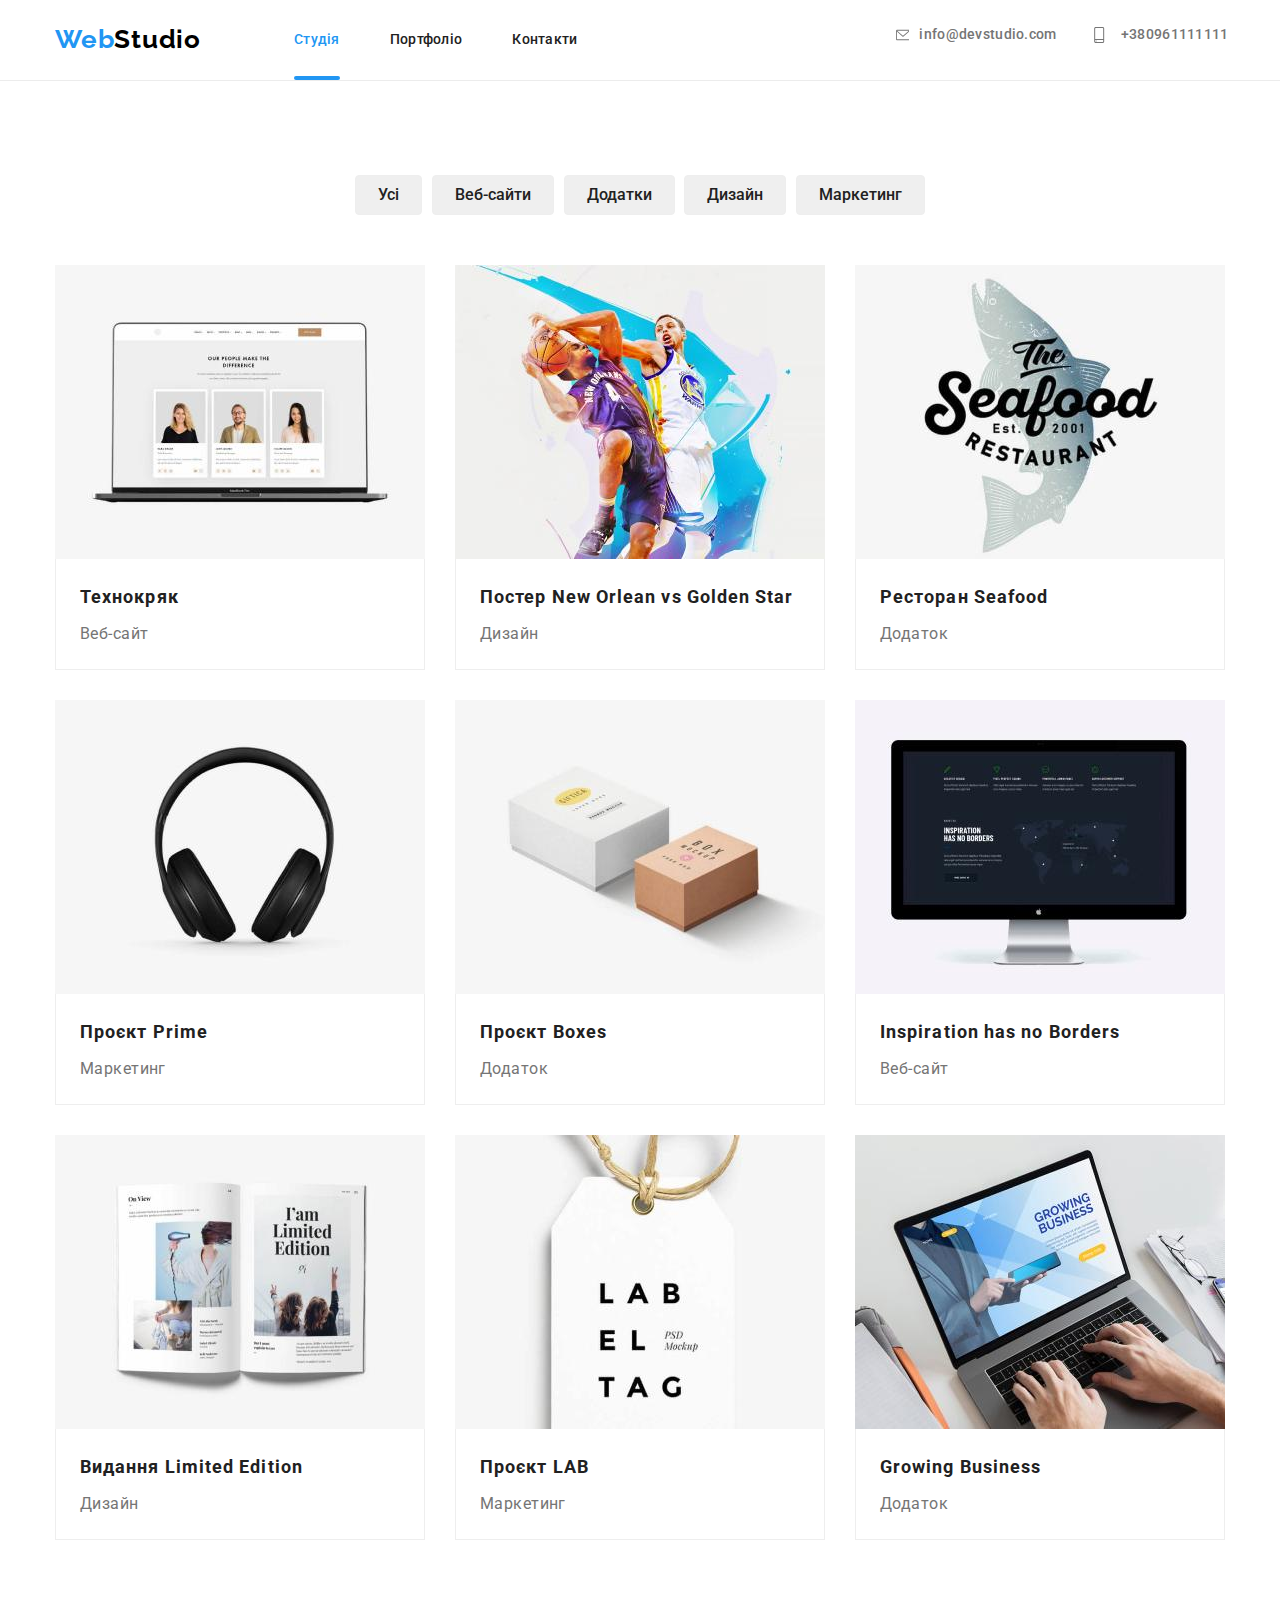
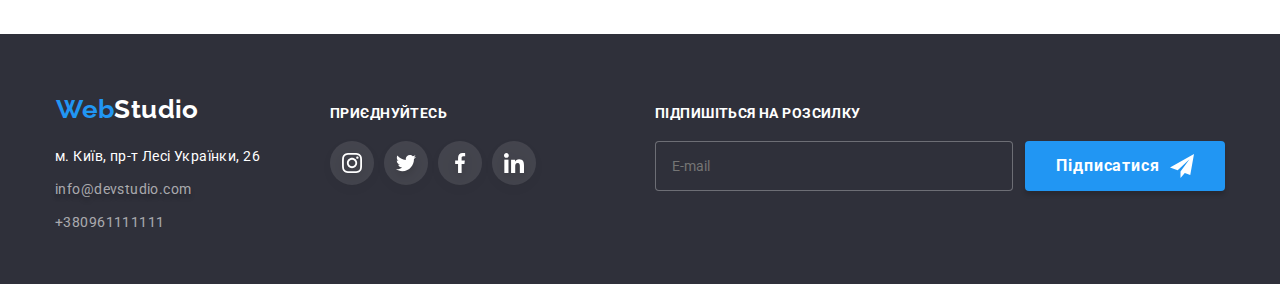
==== commit e6b7b139: "commit 12 start 2" ====
--- a/portfolio.html
+++ b/portfolio.html
@@ -15,11 +15,11 @@
       rel="stylesheet"
       href="https://cdn.jsdelivr.net/npm/modern-normalize@1.1.0/modern-normalize.min.css"
     />
-    <link rel="stylesheet" href="./css/main.min.css" />
+    <link rel="stylesheet" href="./sass/main.css" />
   </head>
   <body>
     <!-- HEADER -->
-    <header class="page-header">
+     <header class="page-header">
       <div class="container page-header__container">
         <nav class="header-navigation">
           <a class="logo-header link" href="./index.html"
@@ -27,22 +27,30 @@
           >
           <ul class="menu list">
             <li class="menu__item">
-              <a class="menu__link link" href="./index.html">Студія</a>
-            </li>
-            <li class="menu__item">
               <a
                 class="menu__link link current caren-studio"
-                href="./portfolio.html"
-                >Портфоліо</a
-              >
+                href="./index.html"
+                >Студія</a
+              >
+            </li>
+            <li class="menu__item">
+              <a class="menu__link link" href="./portfolio.html">Портфоліо</a>
             </li>
             <li class="menu__item">
               <a class="menu__link link" href="#">Контакти</a>
             </li>
           </ul>
         </nav>
-        <ul class="menu__link list">
-          <li class="menu__item">
+        <button class="open-mobile-menu-btn" type="button" data-menu-open>
+          <svg
+            class="open-mobile-menu-btn__icon"
+            aria-label="іконка-меню-телефон"
+          >
+            <use href="./images/sprite.svg.svg#icon-menu-mobile"></use>
+          </svg>
+        </button>
+        <ul class="contact__link list">
+          <li class="contact__item">
             <a
               href="mailto:info@devstudio.com"
               class="page-header__contact-mail link"
@@ -50,24 +58,20 @@
               <svg
                 class="page-header__icon-mail"
                 aria-label="іконка-пошта"
-                width="12"
-                height="16"
               >
                 <use href="./images/sprite.svg.svg#icon-envelope-hover"></use>
               </svg>
               info@devstudio.com
             </a>
           </li>
-          <li class="menu__item">
+          <li class="contact__item">
             <a
               class="page-header__contact-phone-number link"
               href="tel:+380961111111"
             >
               <svg
                 class="page-header__icon-mobile"
-                aria-label="іконка-телефон"
-                width="10"
-                height="16"
+                aria-label="іконка-телелефон"
               >
                 <use href="./images/sprite.svg.svg#icon-smartphone"></use>
               </svg>
@@ -75,6 +79,72 @@
             </a>
           </li>
         </ul>
+      </div>
+      <div class="mobile-menu" data-menu>
+        <div class="container mobile-menu__container">
+          <button
+            type="button"
+            class="mobile-menu__close-btn"
+            data-menu-close
+          >
+            <svg class="mobile-menu__close-icon">
+              <use href="./images/sprite.svg.svg#icon-close"></use>
+            </svg>
+          </button>
+          <ul class="mobile-menu__navigation-list">
+            <li class="mobile-menu__navigation-item">
+              <a
+                class="mobile-menu__navigation-link mobile-menu__navigation-link--current"
+                href="./index.html"
+                >Студія</a
+              >
+            </li>
+            <li class="mobile-menu__navigation-item">
+              <a
+                class="mobile-menu__navigation-link mobile-menu__navigation-link"
+                href="./portfolio.html"
+                >Портфоліо</a
+              >
+            </li>
+            <li class="mobile-menu__navigation-item">
+              <a class="mobile-menu__navigation-link" href="">Контакти</a>
+            </li>
+          </ul>
+
+          <ul class="mobile-menu__contacts-list">
+            <li class="mobile-menu__contacts-item">
+              <a
+                class="mobile-menu__contacts-link mobile-menu__contacts-link--blue"
+                href="tel:+380961111111"
+              >
+                +38 096 111 11 11</a
+              >
+            </li>
+            <li class="mobile-menu__contacts-item">
+              <a
+                class="mobile-menu__contacts-link mobile-menu__contacts-link--grey"
+                href="mailto:info@devstudio.com"
+              >
+                info@devstudio.com</a
+              >
+            </li>
+          </ul>
+
+          <ul class="mobile-menu__socials-list">
+            <li class="mobile-menu__socials-item">
+              <a class="mobile-menu__socials-link" href="">Instagram</a>
+            </li>
+            <li class="mobile-menu__socials-item">
+              <a class="mobile-menu__socials-link" href="">Twitter</a>
+            </li>
+            <li class="mobile-menu__socials-item">
+              <a class="mobile-menu__socials-link" href="">Facebook</a>
+            </li>
+            <li class="mobile-menu__socials-item">
+              <a class="mobile-menu__socials-link" href="">LinkedIn</a>
+            </li>
+          </ul>
+        </div>
       </div>
     </header>
     <main class="">
@@ -341,10 +411,7 @@
             </li>
             <li class="footer-social-list__item">
               <a href="" class="footer-social-list__link">
-                <svg
-                  class="footer-social-list__icon"
-                  aria-label="іконка-твітер"
-                >
+                <svg class="footer-social-list__icon" aria-label="іконка-твітер">
                   <use href="./images/sprite.svg.svg#icon-twitter"></use>
                 </svg>
               </a>
--- a/sass/main.css
+++ b/sass/main.css
@@ -0,0 +1,1917 @@
+:root {
+  --primary-font: "Roboto", sans-serif;
+  --secondary-font: "Raleway", sans-serif;
+  --primary-text-color-theme-dark: #212121;
+  --secondary-text-color-theme-light: #ffffff;
+  --primary-text-color-theme-gray: #757575;
+  --secondary-text-color-theme-dark: #2F303A;
+  --accent-color: #2196F3;
+  --secondary-color: #F5F4FA;
+  --secondary-color-light: #FFFFFF;
+  --secondary-color-with: #EEEEEE;
+  --secondary-color-dark: #000000;
+  --color-bgc: #188CE8;
+  --color-gray: #AFB1B8;
+  --transition-duration-function: 250ms cubic-bezier(0.4, 0, 0.2, 1);
+}
+
+.visually-hidden {
+  position: absolute;
+  white-space: nowrap;
+  width: 1px;
+  height: 1px;
+  overflow: hidden;
+  border: 0;
+  padding: 0;
+  clip: rect(0 0 0 0);
+  -webkit-clip-path: inset(50%);
+          clip-path: inset(50%);
+  margin: -1px;
+}
+
+.modal-close-btn {
+  display: flex;
+  align-items: center;
+  justify-content: center;
+}
+
+.link {
+  text-decoration: none;
+}
+
+.list {
+  list-style: none;
+}
+
+.menu__link.current {
+  color: var(--accent-color);
+}
+
+h1,
+h2,
+h3,
+h4,
+p {
+  margin: 0;
+  margin-bottom: 0;
+}
+
+ul,
+ol {
+  margin-top: 0;
+  margin-bottom: 0;
+  padding-left: 0;
+}
+
+img {
+  display: block;
+}
+
+button {
+  font-family: inherit;
+  cursor: pointer;
+}
+
+body {
+  font-family: var(--primary-font);
+  background: var(--secondary-text-color-theme-light);
+  color: var(--primary-text-color-theme-dark);
+  font-size: 14px;
+  letter-spacing: 0.03em;
+}
+
+.container {
+  width: 100%;
+  padding-left: 15px;
+  padding-right: 15px;
+}
+
+@media screen and (min-width: 320px) {
+  .container {
+    width: 450px;
+    margin-left: auto;
+    margin-right: auto;
+  }
+}
+@media screen and (min-width: 480px) {
+  .container {
+    width: 480px;
+    margin-left: auto;
+    margin-right: auto;
+  }
+}
+@media screen and (min-width: 768px) {
+  .container {
+    width: 768px;
+  }
+}
+@media screen and (min-width: 1200px) {
+  .container {
+    width: 1200px;
+    margin-left: auto;
+    margin-right: auto;
+  }
+}
+.section {
+  padding-top: 60px;
+  padding-bottom: 60px;
+}
+
+@media screen and (min-width: 1200px) {
+  .section {
+    padding-top: 94px;
+    padding-bottom: 94px;
+  }
+}
+@media screen and (max-width: 767px) {
+  .mobile-menu {
+    position: fixed;
+    top: 0;
+    left: 0;
+    z-index: 1000;
+    width: 100%;
+    height: 100%;
+    background-color: #FFFFFF;
+    opacity: 0;
+    visibility: hidden;
+    pointer-events: none;
+    transition: opacity var(--transition-duration-function), visibility var(--transition-duration-function);
+  }
+  .mobile-menu.is-open {
+    opacity: 1;
+    visibility: visible;
+    pointer-events: auto;
+  }
+  .mobile-menu__container {
+    position: relative;
+    padding: 48px 40px;
+    display: flex;
+    flex-direction: column;
+    justify-content: space-between;
+    height: 100%;
+  }
+  .mobile-menu__close-btn {
+    position: absolute;
+    top: 10px;
+    right: 15px;
+    background-color: transparent;
+    border: 0;
+    padding: 0;
+    line-height: 0;
+    background-color: rgba(0, 0, 0, 0);
+  }
+  .mobile-menu__close-icon {
+    width: 40px;
+    height: 40px;
+    fill: #212121;
+  }
+  .mobile-menu__close-btn:hover,
+.mobile-menu__close-btn:focus {
+    background-color: #2196F3;
+    cursor: pointer;
+  }
+  .mobile-menu__close-btn:hover .modal-close-icon,
+.mobile-menu__close-btn:focus .modal-close-icon {
+    fill: var(--accent-color);
+  }
+  .mobile-menu__navigation-list {
+    list-style: none;
+    margin-bottom: auto;
+  }
+  .mobile-menu__navigation-item:not(:last-child),
+.mobile-menu__contacts-item:first-child {
+    margin-bottom: 32px;
+  }
+  .mobile-menu__navigation-link {
+    font-family: "Roboto";
+    font-style: normal;
+    font-weight: 500;
+    font-size: 40px;
+    line-height: 47px;
+    letter-spacing: 0.02em;
+    color: #212121;
+    text-decoration: none;
+  }
+  .mobile-menu__navigation-link--current {
+    color: #2196f3;
+  }
+  .mobile-menu__contacts-list {
+    list-style: none;
+    margin-top: 60px;
+    margin-bottom: 64px;
+  }
+  .mobile-menu__contacts-link {
+    font-family: "Roboto";
+    font-style: normal;
+    font-weight: 500;
+    letter-spacing: 0.02em;
+    text-decoration: none;
+  }
+  .mobile-menu__contacts-link--blue {
+    font-size: 34px;
+    line-height: 40px;
+    color: #2196F3;
+  }
+  .mobile-menu__contacts-link--grey {
+    font-size: 24px;
+    line-height: 28px;
+    color: #757575;
+  }
+  .mobile-menu__socials-list {
+    display: flex;
+    list-style: none;
+  }
+  .mobile-menu__socials-item {
+    padding-right: 10px;
+  }
+  .mobile-menu__socials-item:not(:last-child) {
+    border-right: 1px solid rgba(33, 33, 33, 0.2);
+    margin-right: 10px;
+  }
+  .mobile-menu__socials-link {
+    font-family: "Roboto";
+    font-style: normal;
+    font-weight: 500;
+    font-size: 18px;
+    line-height: 22px;
+    letter-spacing: 0.02em;
+    color: #2196F3;
+    text-decoration: none;
+  }
+}
+@media screen and (min-width: 768px) {
+  .mobile-menu {
+    display: none;
+  }
+}
+.section-shapka__btn {
+  background: var(--accent-color);
+  box-shadow: 0px 4px 4px rgba(0, 0, 0, 0.15);
+  border-radius: 4px;
+  border: none;
+  height: 50px;
+  width: 200px;
+  left: 140px;
+  top: 292px;
+  transition: bakground-color var(--transition-duration-function), filter var(--transition-duration-function);
+}
+.section-shapka__btn:hover, .section-shapka__btn:focus {
+  background-color: var(--color-bgc);
+  filter: drop-shadow(0px 4px 4px rgba(0, 0, 0, 0.25));
+}
+
+.section-shapka__btn-text {
+  font-weight: 700;
+  font-size: 16px;
+  line-height: 1.87;
+  display: flex;
+  align-items: center;
+  justify-content: center;
+  text-align: center;
+  letter-spacing: 0.06em;
+  color: var(--secondary-text-color-theme-light);
+}
+
+@media screen and (min-width: 768px) {
+  .section-shapka__btn {
+    left: 284px;
+    top: 312px;
+  }
+}
+@media screen and (min-width: 1200px) {
+  .section-shapka__btn {
+    width: 216px;
+    left: 692px;
+    top: 430px;
+  }
+}
+.modal {
+  position: absolute;
+  top: 50%;
+  left: 50%;
+  padding: 40px;
+  transform: translate(-50%, -50%) scale(1);
+  width: 450px;
+  height: 609px;
+  background-color: var(--secondary-color-light);
+  border-radius: 4px;
+  transition: transform var(--transition-duration-function);
+}
+
+.modal-close-btn {
+  position: absolute;
+  top: 8px;
+  right: 8px;
+  width: 30px;
+  height: 30px;
+  border-radius: 50%;
+  background-color: transparent;
+  border: 1px solid rgba(0, 0, 0, 0.1);
+  transition: border-color var(--transition-duration-function), fill var(--transition-duration-function);
+}
+.modal-close-btn:hover, .modal-close-btn:focus {
+  border-color: var(--accent-color);
+  cursor: pointer;
+}
+.modal-close-btn:hover .modal-close-icon, .modal-close-btn:focus .modal-close-icon {
+  fill: var(--accent-color);
+}
+
+.modal-close-icon {
+  fill: var(--secondary-color-dark);
+  width: 18px;
+  height: 18px;
+}
+
+@media screen and (min-width: 768px) {
+  .modal {
+    width: 450px;
+    height: 609px;
+  }
+}
+@media screen and (min-width: 1200px) {
+  .modal {
+    width: 528px;
+    height: 580px;
+  }
+}
+.modal-form-title {
+  display: flex;
+  justify-content: center;
+  align-items: center;
+  font-weight: 700;
+  font-size: 20px;
+  line-height: 1.15;
+  text-align: center;
+  letter-spacing: 0.03em;
+  margin-bottom: 12px;
+  color: #212121;
+  width: 370px;
+  height: 60px;
+}
+
+.modal-form {
+  display: flex;
+  flex-direction: column;
+}
+
+.modal-form-field {
+  margin-bottom: 10px;
+}
+
+.modal-form-field-desc {
+  display: block;
+  margin-bottom: 4px;
+  font-size: 12px;
+  line-height: 1.08;
+  letter-spacing: 0.01em;
+  color: var(--primary-text-color-theme-gray);
+}
+
+.modal-form-input-wrapper {
+  position: relative;
+  display: block;
+}
+
+.modal-form-input {
+  position: relative;
+  display: block;
+  width: 100%;
+  height: 40px;
+  padding-left: 42px;
+  border: 1px solid rgba(33, 33, 33, 0.2);
+  border-radius: 4px;
+  transition: border-color var(--transition-duration-function);
+}
+.modal-form-input:focus {
+  outline: none;
+  border-color: var(--accent-color);
+}
+.modal-form-input:focus + .modal-form-icon {
+  fill: var(--accent-color);
+}
+
+.modal-form-icon {
+  position: absolute;
+  top: 50%;
+  left: 12px;
+  transform: translateY(-50%);
+  transition: color var(--transition-duration-function);
+}
+
+.icon {
+  fill: var(--primary-text-color-theme-dark);
+}
+
+.modal-form-message {
+  display: block;
+  width: 100%;
+  height: 120px;
+  padding-top: 12px;
+  padding-right: 16px;
+  padding-bottom: 12px;
+  padding-left: 16px;
+  border: 1px solid rgba(33, 33, 33, 0.2);
+  border-radius: 4px;
+  resize: none;
+  font-size: 12px;
+  line-height: 1.16;
+  letter-spacing: 0.01em;
+  transition: border-color var(--transition-duration-function);
+}
+.modal-form-message::-moz-placeholder {
+  font-size: 14px;
+  color: rgba(117, 117, 117, 0.5);
+}
+.modal-form-message:-ms-input-placeholder {
+  font-size: 14px;
+  color: rgba(117, 117, 117, 0.5);
+}
+.modal-form-message::placeholder {
+  font-size: 14px;
+  color: rgba(117, 117, 117, 0.5);
+}
+.modal-form-message:focus {
+  outline: none;
+  border-color: var(--accent-color);
+}
+
+.modal-form-check-field {
+  display: flex;
+  align-items: center;
+  margin-left: auto;
+  margin-right: auto;
+  margin-top: 20px;
+  margin-bottom: 30px;
+  font-size: 12px;
+  line-height: 1.16;
+  letter-spacing: 0.03em;
+  color: var(--primary-text-color-theme-gray);
+  height: 15px;
+}
+
+.modal-form-check-policy-link {
+  color: var(--accent-color);
+}
+
+.modal-form-check {
+  position: absolute;
+  -webkit-appearance: none;
+     -moz-appearance: none;
+          appearance: none;
+}
+.modal-form-check:checked + .modal-form-own-checkbox {
+  background-color: var(--accent-color);
+}
+.modal-form-check:focus + .modal-form-own-checkbox {
+  box-shadow: 0 0 0 2px rgba(0, 0, 255, 0.5);
+}
+.modal-form-check:checked + .modal-form-own-checkbox .modal-form-own-checkbox-icon {
+  display: block;
+}
+
+.modal-form-own-checkbox {
+  cursor: pointer;
+  width: 16px;
+  height: 15px;
+  margin-right: 7px;
+  border-radius: 2px;
+  border: 1px solid #303030;
+  transition: background-color var(--transition-duration-function);
+}
+
+.modal-form-own-checkbox-border {
+  cursor: pointer;
+  position: absolute;
+  color: var(--primary-text-color);
+}
+
+.modal-form-own-checkbox-icon {
+  display: none;
+  fill: var(--secondary-text-color-theme-light);
+}
+
+.modal-form-button {
+  align-self: center;
+  min-width: 200px;
+  min-height: 50px;
+  padding-top: 10px;
+  padding-right: 52px;
+  padding-bottom: 10px;
+  padding-left: 52px;
+  background-color: var(--accent-color);
+  font-weight: 700;
+  font-size: 16px;
+  line-height: 1.87;
+  letter-spacing: 0.06em;
+  color: var(--secondary-color-light);
+  border-radius: 4px;
+  box-shadow: 0px 4px 4px rgba(0, 0, 0, 0.15);
+  cursor: pointer;
+  border: 1px solid var(--accent-color);
+  transition: background-color var(--transition-duration-function), background-color var(--transition-duration-function);
+}
+.modal-form-button:hover, .modal-form-button:focus {
+  background-color: #188CE8;
+}
+
+@media screen and (min-width: 1200px) {
+  .modal-form-title {
+    margin-left: auto;
+    margin-right: auto;
+    width: 448px;
+    height: 23px;
+  }
+  .modal-form-check-field {
+    font-size: 14px;
+    line-height: 1.71;
+    height: 24px;
+  }
+}
+.container-filters {
+  display: flex;
+  justify-content: space-between;
+  gap: 8px;
+  margin-left: 300px;
+  margin-right: 300px;
+  margin-bottom: 50px;
+}
+
+.filters {
+  border-radius: 4px;
+  border: none;
+  border: 1px solid var(--secondary-color-with);
+  font-size: 16px;
+  font-weight: 500;
+  line-height: 1.625;
+  align-items: center;
+  color: var(--primary-text-color-theme-dark);
+  padding: 6px 22px;
+  transition: color var(--transition-duration-function), background-color var(--transition-duration-function), box-shadow var(--transition-duration-function), border-color var(--transition-duration-function);
+}
+.filters:active, .filters:hover, .filters:focus {
+  background-color: var(--accent-color);
+  color: var(--secondary-text-color-theme-light);
+  box-shadow: 0px 4px 4px rgba(0, 0, 0, 0.25);
+  border-color: var(--accent-color);
+}
+
+.footer-main {
+  margin-right: 0;
+  margin-left: auto;
+  color: rgba(255, 255, 255, 0.6);
+}
+
+.footer-main__title {
+  font-size: 14px;
+  font-weight: 700;
+  line-height: 1.1428571429;
+  letter-spacing: 0.03em;
+  text-transform: uppercase;
+  color: var(--secondary-text-color-theme-light);
+  margin-bottom: 20px;
+  margin-top: 60px;
+  text-align: center;
+}
+
+.footer-main__label {
+  display: flex;
+  flex-direction: column;
+  align-items: center;
+}
+
+.footer-main__input {
+  width: 100%;
+  height: 50px;
+  color: var(--secondary-text-color-theme-light);
+  border: 1px solid rgba(255, 255, 255, 0.3);
+  border-radius: 4px;
+  background-color: var(--secondary-text-color-theme-dark);
+  padding: 15px 16px;
+  margin-bottom: 20px;
+  transition: border-color var(--transition-duration-function);
+}
+.footer-main__input:focus {
+  border-color: var(--accent-color);
+  outline: none;
+}
+
+.footer-main__button {
+  font-weight: 700;
+  font-size: 16px;
+  line-height: 30px;
+  letter-spacing: 0.06em;
+  max-width: 200px;
+  padding: 10px;
+  background-color: var(--accent-color);
+  color: var(--secondary-text-color-theme-light);
+  border: none;
+  box-shadow: 0px 4px 4px rgba(0, 0, 0, 0.15);
+  border-radius: 4px;
+  cursor: pointer;
+  display: flex;
+  align-items: center;
+  justify-content: center;
+}
+
+.footer-main__icon {
+  margin-left: 10px;
+  fill: var(--secondary-color-light);
+}
+
+@media screen and (min-width: 480px) {
+  .footer-main__input {
+    width: 450px;
+  }
+  .footer-main__button {
+    width: 200px;
+  }
+}
+@media screen and (min-width: 768px) and (max-width: 1199px) {
+  .footer-main__label {
+    display: flex;
+    flex-wrap: wrap;
+    justify-content: center;
+    flex-direction: column;
+    align-content: center;
+  }
+  .footer-main__button {
+    width: 200px;
+    height: 50px;
+    margin-right: auto;
+    margin-left: auto;
+  }
+  .footer-main__input {
+    width: 450px;
+  }
+  .footer-main__title {
+    margin-top: 0px;
+  }
+}
+@media screen and (min-width: 1200px) {
+  .footer-main {
+    margin-right: 0;
+    margin-left: auto;
+    color: rgba(255, 255, 255, 0.6);
+  }
+  .footer-main__title {
+    font-size: 14px;
+    font-weight: 700;
+    line-height: 1.1428571429;
+    letter-spacing: 0.03em;
+    text-transform: uppercase;
+    color: var(--secondary-text-color-theme-light);
+    margin-bottom: 20px;
+    margin-top: 0;
+    text-align: left;
+  }
+  .footer-main__label {
+    display: flex;
+    flex-direction: row;
+    align-items: normal;
+  }
+  .footer-main__input {
+    width: 358px;
+    height: 50px;
+    color: var(--secondary-text-color-theme-light);
+    border: 1px solid rgba(255, 255, 255, 0.3);
+    border-radius: 4px;
+    background-color: var(--secondary-text-color-theme-dark);
+    padding: 15px 16px;
+    transition: border-color var(--transition-duration-function);
+  }
+  .footer-main__input:focus {
+    border-color: var(--accent-color);
+    outline: none;
+  }
+  .footer-main__button {
+    font-weight: 700;
+    font-size: 16px;
+    line-height: 30px;
+    letter-spacing: 0.06em;
+    min-width: 200px;
+    height: 50px;
+    padding: 10px;
+    background-color: var(--accent-color);
+    color: var(--secondary-text-color-theme-light);
+    border: none;
+    box-shadow: 0px 4px 4px rgba(0, 0, 0, 0.15);
+    border-radius: 4px;
+    cursor: pointer;
+    display: flex;
+    align-items: center;
+    justify-content: center;
+    margin-left: 12px;
+  }
+  .footer-main__icon {
+    margin-left: 10px;
+    fill: var(--secondary-color-light);
+  }
+}
+.backdrop {
+  position: fixed;
+  top: 0;
+  left: 0;
+  width: 100%;
+  height: 100%;
+  background-color: rgba(0, 0, 0, 0.2);
+  z-index: 100;
+  opacity: 1;
+  visibility: visible;
+  pointer-events: auto;
+  transition: opacity 250ms cubic-bezier(0.4, 0, 0.2, 1), visibility 250ms cubic-bezier(0.4, 0, 0.2, 1);
+}
+.backdrop.is-hidden {
+  opacity: 0;
+  visibility: hidden;
+  pointer-events: none;
+}
+
+@media screen and (min-width: 320px) {
+  .menu__link {
+    display: none;
+  }
+  .open-mobile-menu-btn {
+    line-height: 0;
+    border: none;
+    background-color: transparent;
+    padding: 0;
+  }
+  .open-mobile-menu-btn__icon {
+    width: 40px;
+    height: 40px;
+  }
+  .page-header__container {
+    display: flex;
+    align-items: center;
+    justify-content: space-between;
+  }
+  .page-header {
+    padding-top: 16px;
+    padding-bottom: 16px;
+    border-bottom: 1px solid #ECECEC;
+  }
+  .logo-header {
+    font-family: var(--secondary-font);
+    font-size: 24px;
+    font-weight: 700;
+    line-height: 1.1666666667;
+    color: var(--secondary-color-dark);
+  }
+  .logo-header__part1 {
+    color: var(--accent-color);
+  }
+  .contact__link {
+    display: none;
+  }
+}
+@media screen and (min-width: 480px) {
+  .menu__link {
+    display: none;
+  }
+  .open-mobile-menu-btn {
+    line-height: 0;
+    border: none;
+    background-color: transparent;
+    padding: 0;
+  }
+  .open-mobile-menu-btn__icon {
+    width: 40px;
+    height: 40px;
+  }
+  .page-header__container {
+    display: flex;
+    align-items: center;
+    justify-content: space-between;
+  }
+  .page-header {
+    padding-top: 16px;
+    padding-bottom: 16px;
+    border-bottom: 1px solid #ECECEC;
+  }
+  .logo-header {
+    font-family: var(--secondary-font);
+    font-size: 24px;
+    font-weight: 700;
+    line-height: 1.1666666667;
+    color: var(--secondary-color-dark);
+  }
+  .logo-header__part1 {
+    color: var(--accent-color);
+  }
+  .contact__link {
+    display: none;
+  }
+}
+@media screen and (min-width: 768px) {
+  .open-mobile-menu-btn {
+    display: none;
+  }
+  .page-header {
+    display: flex;
+    padding-top: 21px;
+    padding-bottom: 21px;
+    border-bottom: 1px solid #ECECEC;
+  }
+  .page-header__container {
+    display: flex;
+    align-items: center;
+  }
+  .header-navigation {
+    display: flex;
+    align-items: center;
+  }
+  .logo-header {
+    font-family: var(--secondary-font);
+    font-size: 24px;
+    font-weight: 700;
+    line-height: 1.1666666667;
+    color: var(--secondary-color-dark);
+    margin-right: 87px;
+    letter-spacing: 0.03em;
+  }
+  .logo-header__part1 {
+    color: var(--accent-color);
+  }
+  .menu {
+    display: flex;
+    align-items: center;
+    gap: 50px;
+    margin-left: auto;
+    margin-right: 96px;
+  }
+  .menu__link {
+    display: flex;
+    align-items: center;
+    -moz-column-gap: 30px;
+         column-gap: 30px;
+    position: relative;
+    margin: 0;
+    padding: 0;
+    font-weight: 500;
+    font-size: 14px;
+    line-height: 1.14;
+    letter-spacing: 0.02em;
+    color: var(--primary-text-color-theme-dark);
+    transition: color var(--transition-duration-function);
+  }
+  .menu__link:hover, .menu__link:focus {
+    color: var(--accent-color);
+  }
+  .menu__link.caren-studio::after {
+    content: "";
+    position: absolute;
+    height: 4px;
+    width: 100%;
+    background-color: var(--accent-color);
+    border-radius: 2px;
+    bottom: 0;
+    left: 0;
+    top: 44px;
+    transition: color var(--transition-duration-function);
+  }
+  .menu__item {
+    display: flex;
+    align-items: baseline;
+    justify-content: center;
+  }
+  .contact__link {
+    display: block;
+    text-decoration: none;
+    font-weight: 500;
+    font-size: 12px;
+    line-height: 1.14;
+    letter-spacing: 0.02em;
+    color: #757575;
+    transition: color 250ms cubic-bezier(0.4, 0, 0.2, 1);
+  }
+  .contact__item:not(:last-child) {
+    margin-bottom: 10px;
+  }
+  .page-header__contact-mail {
+    display: flex;
+    align-items: center;
+    justify-content: center;
+    gap: 8px;
+    width: 138px;
+    height: 14px;
+    transition: color var(--transition-duration-function);
+  }
+  .page-header__contact-mail:hover, .page-header__contact-mail:focus {
+    color: var(--accent-color);
+  }
+  .page-header__contact-mail:hover .page-header__icon-mail, .page-header__contact-mail:focus .page-header__icon-mail {
+    fill: currentColor;
+  }
+  .page-header__contact-phone-number {
+    display: flex;
+    align-items: center;
+    gap: 8px;
+    width: 123px;
+    height: 14px;
+    transition: color var(--transition-duration-function);
+  }
+  .page-header__contact-phone-number:hover, .page-header__contact-phone-number:focus {
+    color: var(--accent-color);
+  }
+  .page-header__contact-phone-number:hover .page-header__icon-mobile, .page-header__contact-phone-number:focus .page-header__icon-mobile {
+    fill: currentColor;
+  }
+  .page-header__contact-mail,
+.page-header__contact-phone-number {
+    color: var(--primary-text-color-theme-gray);
+  }
+  .page-header__icon-mail {
+    content: "";
+    width: 14px;
+    height: 10px;
+    fill: var(--primary-text-color-theme-gray);
+    transition: fill var(--transition-duration-function);
+  }
+  .page-header__icon-mobile {
+    width: 10px;
+    height: 14px;
+    fill: var(--primary-text-color-theme-gray);
+    transition: fill var(--transition-duration-function);
+  }
+}
+@media screen and (min-width: 1200px) {
+  .page-header {
+    padding-top: 24px;
+    padding-bottom: 25px;
+    border-bottom: 1px solid #ECECEC;
+  }
+  .page-header__container {
+    display: flex;
+    align-items: center;
+  }
+  .header-navigation {
+    display: flex;
+    align-items: center;
+  }
+  .logo-header {
+    font-family: var(--secondary-font);
+    font-size: 26px;
+    font-weight: 700;
+    line-height: 1.1923076923;
+    color: var(--secondary-color-dark);
+    margin-right: 93px;
+  }
+  .logo-header__part1 {
+    color: var(--accent-color);
+  }
+  .menu {
+    display: flex;
+    align-items: center;
+    gap: 50px;
+    margin-left: auto;
+    margin-right: 318px;
+  }
+  .menu__link {
+    display: flex;
+    -moz-column-gap: 30px;
+         column-gap: 30px;
+    position: relative;
+    margin: 0;
+    padding: 0;
+    font-weight: 500;
+    font-size: 14px;
+    line-height: 1.14;
+    letter-spacing: 0.02em;
+    color: var(--primary-text-color-theme-dark);
+    transition: color var(--transition-duration-function);
+  }
+  .menu__link:hover, .menu__link:focus {
+    color: var(--accent-color);
+  }
+  .menu__link.caren-studio::after {
+    content: "";
+    position: absolute;
+    height: 4px;
+    width: 100%;
+    background-color: var(--accent-color);
+    border-radius: 2px;
+    bottom: 0;
+    left: 0;
+    top: 44px;
+    transition: color var(--transition-duration-function);
+  }
+  .menu__item {
+    display: flex;
+    align-items: baseline;
+    justify-content: center;
+  }
+  .contact__item {
+    display: flex;
+    align-items: baseline;
+    justify-content: center;
+  }
+  .contact__link {
+    display: flex;
+    -moz-column-gap: 30px;
+         column-gap: 30px;
+    position: relative;
+    margin: 0;
+    padding: 0;
+    font-weight: 500;
+    font-size: 14px;
+    line-height: 1.14;
+    letter-spacing: 0.02em;
+    color: var(--primary-text-color-theme-dark);
+    transition: color var(--transition-duration-function);
+  }
+  .contact__link:hover, .contact__link:focus {
+    color: var(--accent-color);
+  }
+  .contact__link.caren-studio::after {
+    content: "";
+    position: absolute;
+    height: 4px;
+    width: 100%;
+    background-color: var(--accent-color);
+    border-radius: 2px;
+    bottom: 0;
+    left: 0;
+    top: 44px;
+    transition: color var(--transition-duration-function);
+  }
+  .page-header__contact-mail {
+    display: flex;
+    align-items: center;
+    justify-content: center;
+    -moz-column-gap: 10px;
+         column-gap: 10px;
+    width: 161px;
+    height: 16px;
+    transition: color var(--transition-duration-function);
+  }
+  .page-header__contact-mail:hover, .page-header__contact-mail:focus {
+    color: var(--accent-color);
+  }
+  .page-header__contact-mail:hover .page-header__icon-mail, .page-header__contact-mail:focus .page-header__icon-mail {
+    fill: currentColor;
+  }
+  .page-header__contact-phone-number {
+    display: flex;
+    align-items: center;
+    justify-content: center;
+    -moz-column-gap: 10px;
+         column-gap: 10px;
+    width: 142px;
+    height: 16px;
+    transition: color var(--transition-duration-function);
+  }
+  .page-header__contact-phone-number:hover, .page-header__contact-phone-number:focus {
+    color: var(--accent-color);
+  }
+  .page-header__contact-phone-number:hover .page-header__icon-mobile, .page-header__contact-phone-number:focus .page-header__icon-mobile {
+    fill: currentColor;
+  }
+  .page-header__contact-mail,
+.page-header__contact-phone-number {
+    color: var(--primary-text-color-theme-gray);
+  }
+  .page-header__icon-mail {
+    content: "";
+    width: 100%;
+    height: 100%;
+    fill: var(--primary-text-color-theme-gray);
+    transition: fill var(--transition-duration-function);
+  }
+  .page-header__icon-mobile {
+    width: 100%;
+    height: 100%;
+    fill: var(--primary-text-color-theme-gray);
+    transition: fill var(--transition-duration-function);
+  }
+}
+@media screen and (min-width: 320px) {
+  .section-shapka {
+    min-width: 450px;
+    margin-left: auto;
+    margin-right: auto;
+    background: var(--secondary-text-color-theme-dark);
+    padding-top: 118px;
+    padding-bottom: 118px;
+    background-image: linear-gradient(rgba(47, 48, 58, 0.4), rgba(47, 48, 58, 0.4)), url("../images/mobile/shapka.jpg");
+    background-position: center top;
+    background-repeat: no-repeat;
+    background-size: cover;
+    min-height: 400px;
+    box-shadow: 0px 4px 4px rgba(0, 0, 0, 0.25);
+  }
+  .section-shapka__container {
+    display: flex;
+    align-items: center;
+    flex-wrap: wrap;
+    flex-direction: column;
+    text-align: center;
+  }
+  .section-shapka__title {
+    font-weight: 900;
+    font-size: 26px;
+    line-height: 42px;
+    text-align: center;
+    letter-spacing: 0.06em;
+    text-transform: uppercase;
+    color: var(--secondary-text-color-theme-light);
+    margin-bottom: 30px;
+    width: 100%;
+    border-radius: 0px;
+  }
+}
+@media screen and (min-width: 480px) {
+  .section-shapka {
+    max-width: 1600px;
+    margin-left: auto;
+    margin-right: auto;
+    background: var(--secondary-text-color-theme-dark);
+    padding-top: 118px;
+    padding-bottom: 118px;
+    background-image: linear-gradient(rgba(47, 48, 58, 0.4), rgba(47, 48, 58, 0.4)), url("../images/mobile/shapka.jpg");
+    background-position: center top;
+    background-repeat: no-repeat;
+    background-size: cover;
+    min-height: 400px;
+    box-shadow: 0px 4px 4px rgba(0, 0, 0, 0.25);
+  }
+  .section-shapka__container {
+    display: flex;
+    align-items: center;
+    flex-wrap: wrap;
+    flex-direction: column;
+    text-align: center;
+  }
+  .section-shapka__title {
+    font-weight: 900;
+    font-size: 26px;
+    line-height: 42px;
+    text-align: center;
+    letter-spacing: 0.06em;
+    text-transform: uppercase;
+    color: var(--secondary-text-color-theme-light);
+    margin-bottom: 30px;
+    width: 100%;
+    border-radius: 0px;
+  }
+}
+@media screen and (min-width: 768px) {
+  .section-shapka {
+    max-width: 1199px;
+  }
+  .section-shapka__title {
+    width: 360px;
+    height: 84px;
+    left: 204px;
+    top: 198px;
+  }
+  .section-shapka {
+    background-image: linear-gradient(rgba(47, 48, 58, 0.4), rgba(47, 48, 58, 0.4)), url("../images/tablet/shapkatab.jpg");
+  }
+}
+@media screen and (min-width: 1200px) {
+  .section-shapka {
+    padding-top: 200px;
+    padding-bottom: 200px;
+    background-image: linear-gradient(rgba(47, 48, 58, 0.4), rgba(47, 48, 58, 0.4)), url("../images/desktop/shapka-des.jpg");
+    max-width: 1600px;
+  }
+  .section-shapka__title {
+    font-size: 44px;
+    line-height: 1.36;
+    height: 120px;
+    width: 696px;
+    left: 452px;
+    top: 280px;
+  }
+}
+.osoblivosti {
+  padding-top: 60px;
+  padding-bottom: 60px;
+}
+
+.osoblivosti__container {
+  width: 450px;
+  height: 994px;
+}
+
+.osoblivosti__card {
+  width: 450px;
+  height: 226px;
+  margin-bottom: 30px;
+}
+
+.osoblivosti__card-a {
+  display: flex;
+  align-items: center;
+  justify-content: center;
+  height: 120px;
+  background: var(--secondary-color);
+  border-radius: 4px;
+}
+
+.osoblivosti__subtitle {
+  font-style: normal;
+  font-weight: 700;
+  font-size: 14px;
+  line-height: 1.14;
+  text-align: center;
+  letter-spacing: 0.03em;
+  text-transform: uppercase;
+  color: var(primary-text-color-theme-dark);
+  margin-bottom: 10px;
+  margin-top: 30px;
+}
+
+.osoblivosti__text {
+  line-height: 1.71;
+  color: var(--primary-text-color-theme-gray);
+  font-size: 14px;
+  line-height: 24px;
+  letter-spacing: 0.03em;
+}
+
+@media screen and (min-width: 768px) and (max-width: 1199px) {
+  .osoblivosti__container {
+    display: flex;
+    flex-wrap: wrap;
+    gap: 30px;
+    width: 738px;
+    height: 480px;
+  }
+  .osoblivosti__card {
+    width: 354px;
+    height: 224px;
+    margin-bottom: 0px;
+  }
+  .osoblivosti__subtitle {
+    text-align: left;
+  }
+}
+@media screen and (min-width: 1200px) {
+  .osoblivosti {
+    padding-top: 94px;
+    padding-bottom: 94px;
+  }
+  .osoblivosti__container {
+    display: flex;
+    gap: 30px;
+    width: 1170px;
+    height: 248px;
+  }
+  .osoblivosti__card {
+    width: 270px;
+    height: 248px;
+    flex-basis: calc((100% - 90px) / 4);
+  }
+  .osoblivosti__subtitle {
+    text-align: left;
+  }
+  .osoblivosti__card-a {
+    width: 270px;
+    height: 120px;
+  }
+}
+@media screen and (max-width: 767px) {
+  .work {
+    display: none;
+  }
+}
+@media screen and (min-width: 768px) and (max-width: 1199px) {
+  .work {
+    display: none;
+  }
+}
+@media screen and (min-width: 1200px) {
+  .work {
+    padding-top: 0px;
+  }
+  .work-list {
+    display: flex;
+    gap: 30px;
+  }
+  .work-h {
+    font-weight: 700;
+    font-size: 36px;
+    line-height: 1.17;
+    text-align: center;
+    color: var(--primary-text-color-theme-dark);
+    margin-bottom: 50px;
+  }
+  .work-list-img-wrapper {
+    position: relative;
+    overflow: hidden;
+  }
+  .overlay-work {
+    position: absolute;
+    display: flex;
+    align-items: center;
+    justify-content: center;
+    width: 100%;
+    height: 70px;
+    top: 224px;
+    font-weight: 700;
+    font-size: 14px;
+    line-height: 16px;
+    text-align: center;
+    letter-spacing: 0.03em;
+    text-transform: uppercase;
+    color: var(--secondary-color-light);
+    background: rgba(47, 48, 58, 0.8);
+    text-shadow: 0px 4px 4px rgba(0, 0, 0, 0.25);
+    overflow: auto;
+  }
+}
+.comanda {
+  background: var(--secondary-color);
+}
+
+.comanda-container {
+  min-width: 450px;
+}
+
+.comanda-list {
+  display: flex;
+  flex-direction: column;
+  align-items: center;
+  gap: 30px;
+}
+
+.comanda-our {
+  font-size: 36px;
+  font-weight: 700;
+  line-height: 1.1666666667;
+  text-align: center;
+  margin-bottom: 50px;
+}
+
+.comanda-fon {
+  background: var(--secondary-text-color-theme-light);
+  box-shadow: 0px 1px 3px rgba(0, 0, 0, 0.12), 0px 1px 1px rgba(0, 0, 0, 0.14), 0px 2px 1px rgba(0, 0, 0, 0.2);
+  border-radius: 0px 0px 4px 4px;
+}
+
+.comanda-name {
+  font-size: 16px;
+  font-weight: 500;
+  line-height: 1.1875;
+  text-align: center;
+  margin-top: 30px;
+  margin-bottom: 10px;
+}
+
+.comanda-profesion {
+  font-size: 16px;
+  line-height: 1.19;
+  text-align: center;
+  color: var(--primary-text-color-theme-gray);
+  margin-bottom: 16px;
+}
+
+.social-list {
+  display: flex;
+  justify-content: center;
+  -moz-column-gap: 10px;
+       column-gap: 10px;
+  margin-bottom: 30px;
+}
+
+.social-list-item {
+  width: 44px;
+  height: 44px;
+}
+
+.social-list-link {
+  display: flex;
+  align-items: center;
+  justify-content: center;
+  width: 100%;
+  height: 100%;
+  border-radius: 50%;
+  background-color: var(--secondary-text-color-theme-light);
+  transition: background-color var(--transition-duration-function), filter var(--transition-duration-function);
+}
+.social-list-link:hover, .social-list-link:focus {
+  background-color: var(--accent-color);
+  filter: drop-shadow(0px 4px 4px rgba(0, 0, 0, 0.25));
+}
+.social-list-link:hover .social-list-icon, .social-list-link:focus .social-list-icon {
+  fill: var(--secondary-text-color-theme-light);
+  filter: drop-shadow(0px 4px 4px rgba(0, 0, 0, 0.25));
+}
+
+.social-list-icon {
+  width: 20px;
+  height: 20px;
+  fill: var(--color-gray);
+  transition: fill var(--transition-duration-function);
+}
+
+@media screen and (min-width: 768px) and (max-width: 1199px) {
+  .comanda-list {
+    display: flex;
+    flex-wrap: wrap;
+    flex-direction: row;
+    gap: 30px;
+  }
+}
+@media screen and (min-width: 1200px) {
+  .comanda {
+    background: var(--secondary-color);
+  }
+  .comanda-list {
+    display: flex;
+    flex-wrap: wrap;
+    flex-direction: row;
+    gap: 30px;
+  }
+  .comanda-our {
+    font-size: 36px;
+    font-weight: 700;
+    line-height: 1.1666666667;
+    text-align: center;
+    margin-bottom: 50px;
+  }
+  .comanda-fon {
+    background: var(--secondary-text-color-theme-light);
+    box-shadow: 0px 1px 3px rgba(0, 0, 0, 0.12), 0px 1px 1px rgba(0, 0, 0, 0.14), 0px 2px 1px rgba(0, 0, 0, 0.2);
+    border-radius: 0px 0px 4px 4px;
+  }
+  .comanda-name {
+    font-size: 16px;
+    font-weight: 500;
+    line-height: 1.1875;
+    text-align: center;
+    margin-top: 30px;
+    margin-bottom: 10px;
+  }
+  .comanda-profesion {
+    font-size: 16px;
+    line-height: 1.19;
+    text-align: center;
+    color: var(--primary-text-color-theme-gray);
+    margin-bottom: 16px;
+  }
+  .social-list {
+    display: flex;
+    justify-content: center;
+    -moz-column-gap: 10px;
+         column-gap: 10px;
+    margin-bottom: 30px;
+  }
+  .social-list-item {
+    width: 44px;
+    height: 44px;
+  }
+  .social-list-link {
+    display: flex;
+    align-items: center;
+    justify-content: center;
+    width: 100%;
+    height: 100%;
+    border-radius: 50%;
+    background-color: var(--secondary-text-color-theme-light);
+    transition: background-color var(--transition-duration-function), filter var(--transition-duration-function);
+  }
+  .social-list-link:hover, .social-list-link:focus {
+    background-color: var(--accent-color);
+    filter: drop-shadow(0px 4px 4px rgba(0, 0, 0, 0.25));
+  }
+  .social-list-link:hover .social-list-icon, .social-list-link:focus .social-list-icon {
+    fill: var(--secondary-text-color-theme-light);
+    filter: drop-shadow(0px 4px 4px rgba(0, 0, 0, 0.25));
+  }
+  .social-list-icon {
+    width: 20px;
+    height: 20px;
+    fill: var(--color-gray);
+    transition: fill var(--transition-duration-function);
+  }
+}
+.client-name {
+  font-weight: 700;
+  font-size: 28px;
+  line-height: 33px;
+  text-align: center;
+  letter-spacing: 0.03em;
+  margin-bottom: 50px;
+}
+
+.client-list {
+  flex-wrap: wrap;
+  display: -webkit-box;
+  gap: 30px;
+}
+
+.client-list-item {
+  box-sizing: border-box;
+  border: 1px solid var(--color-gray);
+  border-radius: 4px;
+  width: 210px;
+  height: 92px;
+  flex-basis: calc((100% - 30px) / 2);
+}
+.client-list-item:hover, .client-list-item:focus {
+  border: 1px solid var(--accent-color);
+  border-color: var(--accent-color);
+}
+
+.client-list-link {
+  display: flex;
+  align-items: center;
+  justify-content: center;
+  width: 100%;
+  height: 100%;
+  transition: border var(--transition-duration-function), border-color var(--transition-duration-function), fill var(--transition-duration-function);
+}
+.client-list-link:hover .client-list-icon, .client-list-link:focus .client-list-icon {
+  fill: var(--accent-color);
+}
+
+.client-list-icon {
+  fill: var(--color-gray);
+}
+
+@media screen and (min-width: 768px) and (max-width: 1199px) {
+  .client-list-item {
+    width: 226px;
+    flex-basis: calc((100% - 60px) / 3);
+  }
+}
+@media screen and (min-width: 1200px) {
+  .client-name {
+    font-size: 36px;
+    font-weight: 700;
+    line-height: 1.1666666667;
+    text-align: center;
+    margin-bottom: 50px;
+  }
+  .client-list {
+    display: flex;
+    justify-content: center;
+    gap: 30px;
+  }
+  .client-list-item {
+    box-sizing: border-box;
+    border: 1px solid var(--color-gray);
+    border-radius: 4px;
+    width: 170px;
+    height: 92px;
+    flex-basis: calc((100% - 150px) / 6);
+  }
+  .client-list-item:hover, .client-list-item:focus {
+    border: 1px solid var(--accent-color);
+    border-color: var(--accent-color);
+  }
+  .client-list-link {
+    display: flex;
+    align-items: center;
+    justify-content: center;
+    width: 100%;
+    height: 100%;
+    transition: border var(--transition-duration-function), border-color var(--transition-duration-function), fill var(--transition-duration-function);
+  }
+  .client-list-link:hover .client-list-icon, .client-list-link:focus .client-list-icon {
+    fill: var(--accent-color);
+  }
+  .client-list-icon {
+    fill: var(--color-gray);
+  }
+}
+.container-box {
+  display: flex;
+  flex-wrap: wrap;
+  row-gap: 30px;
+  justify-content: space-between;
+  margin-top: 0;
+  margin-bottom: 0;
+  padding: 0;
+}
+
+.portfolio-post {
+  display: block;
+  transition: box-shadow var(--transition-duration-function);
+}
+.portfolio-post:hover, .portfolio-post:focus {
+  box-shadow: 0px 1px 1px rgba(0, 0, 0, 0.12), 0px 4px 4px rgba(0, 0, 0, 0.06), 1px 4px 6px rgba(0, 0, 0, 0.16);
+}
+.portfolio-post:hover .overlay, .portfolio-post:focus .overlay {
+  transform: translateY(0%);
+}
+
+.portfolio-list-img-wrapper {
+  position: relative;
+  overflow: hidden;
+}
+
+.overlay {
+  position: absolute;
+  top: 0;
+  left: 0;
+  width: 100%;
+  height: 100%;
+  font-family: "Roboto";
+  font-style: normal;
+  font-weight: 400;
+  font-size: 18px;
+  line-height: 28px;
+  letter-spacing: 0.03em;
+  color: var(--secondary-color-light);
+  background: rgba(33, 150, 243, 0.9);
+  padding: 63px 24px;
+  overflow: auto;
+  transform: translateY(100%);
+  transition: transform var(--transition-duration-function);
+}
+
+.portfolio-box-mini {
+  padding-top: 20px;
+  padding-bottom: 20px;
+  padding-left: 24px;
+  padding-right: 24px;
+  border: 1px solid var(--secondary-color-with);
+  border-top: 0;
+}
+
+.portfolio-item {
+  font-weight: 700;
+  font-size: 18px;
+  line-height: 2;
+  letter-spacing: 0.06em;
+  color: var(--primary-text-color-theme-dark);
+  margin-bottom: 4px;
+}
+
+.portfolio-text {
+  font-size: 16px;
+  line-height: 1.87;
+  color: var(--primary-text-color-theme-gray);
+}
+
+.portfolio-box {
+  background: var(--secondary-color-light);
+  flex-basis: calc((100% - 60px) / 3);
+}
+
+.page-footer {
+  background: var(--secondary-text-color-theme-dark);
+  padding-top: 60px;
+  padding-bottom: 60px;
+  min-width: 450px;
+}
+
+.logo-footer {
+  display: flex;
+  justify-content: center;
+  font-family: var(--secondary-font);
+  font-size: 26px;
+  font-weight: 700;
+  line-height: 1.1923076923;
+  color: var(--secondary-text-color-theme-light);
+  text-align: center;
+}
+
+.logo-footer__part1 {
+  color: var(--accent-color);
+}
+
+.footer-contact {
+  width: 100%;
+  height: 79px;
+  line-height: 1.71;
+  font-style: normal;
+  margin-top: 20px;
+  text-align: center;
+  margin-bottom: 60px;
+}
+
+.contact {
+  display: block;
+  flex-direction: column;
+}
+
+.contact__menu:not(:nth-child(3)) {
+  margin-bottom: 9px;
+  text-align: center;
+}
+
+.contact__menu-map {
+  color: var(--secondary-text-color-theme-light);
+  transition: color var(--transition-duration-function);
+}
+.contact__menu-map:hover, .contact__menu-map:focus {
+  color: var(--accent-color);
+}
+
+.contact__menu-mail {
+  color: rgba(255, 255, 255, 0.6);
+  border: 1px solid var(--secondary-color-dark);
+  text-shadow: 0px 4px 4px rgba(0, 0, 0, 0.25);
+  border: none;
+  transition: color var(--transition-duration-function);
+}
+.contact__menu-mail:hover, .contact__menu-mail:focus {
+  color: var(--accent-color);
+}
+
+.contact__menu-tel {
+  color: rgba(255, 255, 255, 0.6);
+  transition: color var(--transition-duration-function);
+  text-align: center;
+}
+.contact__menu-tel:hover, .contact__menu-tel:focus {
+  color: var(--accent-color);
+}
+
+.page-footer__container-soc {
+  display: block;
+}
+
+.soc-name {
+  font-weight: 700;
+  font-size: 14px;
+  text-transform: uppercase;
+  color: var(--secondary-color-light);
+  margin-bottom: 20px;
+  text-align: center;
+}
+
+.footer-social-list {
+  display: flex;
+  justify-content: center;
+  -moz-column-gap: 10px;
+       column-gap: 10px;
+}
+
+.footer-social-list__item {
+  filter: drop-shadow(0px 4px 4px rgba(0, 0, 0, 0.25));
+}
+
+.footer-social-list__link {
+  display: flex;
+  align-items: center;
+  justify-content: center;
+  width: 44px;
+  height: 44px;
+  border-radius: 50%;
+  background: rgba(255, 255, 255, 0.1);
+  transition: background-color var(--transition-duration-function);
+}
+.footer-social-list__link:hover, .footer-social-list__link:focus {
+  background-color: var(--accent-color);
+  filter: drop-shadow(0px 4px 4px rgba(0, 0, 0, 0.25));
+}
+
+.footer-social-list__icon {
+  width: 20px;
+  height: 20px;
+  fill: var(--secondary-color-light);
+}
+
+@media screen and (min-width: 768px) and (max-width: 1199px) {
+  .container-footer {
+    display: flex;
+    align-items: baseline;
+    justify-content: space-between;
+    -moz-column-gap: 165px;
+         column-gap: 165px;
+    justify-content: space-evenly;
+    width: 650px;
+    height: 140px;
+    margin-bottom: 60px;
+  }
+  .logo-footer {
+    display: block;
+    font-family: var(--secondary-font);
+    font-size: 26px;
+    font-weight: 700;
+    line-height: 1.1923076923;
+    color: var(--secondary-text-color-theme-light);
+    height: 31px;
+    left: 215px;
+    top: 1688px;
+    text-align: center;
+  }
+  .contact {
+    display: block;
+    flex-direction: column;
+  }
+  .contact__menu:not(:nth-child(3)) {
+    margin-bottom: 9px;
+    text-align: center;
+  }
+  .contact__menu-tel {
+    text-align: center;
+  }
+}
+@media screen and (min-width: 1200px) {
+  .container-foot {
+    display: flex;
+    align-items: baseline;
+  }
+  .page-footer {
+    background: var(--secondary-text-color-theme-dark);
+    padding-top: 60px;
+    padding-bottom: 60px;
+  }
+  .container-footer {
+    display: flex;
+    align-items: baseline;
+    min-width: 600px;
+  }
+  .logo-footer {
+    display: block;
+    font-family: var(--secondary-font);
+    font-size: 26px;
+    font-weight: 700;
+    line-height: 1.1923076923;
+    color: var(--secondary-text-color-theme-light);
+    width: 145px;
+    height: 31px;
+    left: 215px;
+    top: 1688px;
+  }
+  .logo-footer__part1 {
+    color: var(--accent-color);
+  }
+  .footer-contact {
+    line-height: 1.71;
+    font-style: normal;
+    margin-top: 20px;
+    text-align: left;
+    margin-bottom: 0px;
+  }
+  .contact {
+    display: block;
+    margin-right: 70px;
+    flex-direction: column;
+  }
+  .contact__menu:not(:nth-child(3)) {
+    margin-bottom: 9px;
+    text-align: left;
+  }
+  .contact__menu-map {
+    color: var(--secondary-text-color-theme-light);
+    transition: color var(--transition-duration-function);
+  }
+  .contact__menu-map:hover, .contact__menu-map:focus {
+    color: var(--accent-color);
+  }
+  .contact__menu-mail {
+    color: rgba(255, 255, 255, 0.6);
+    border: 1px solid var(--secondary-color-dark);
+    text-shadow: 0px 4px 4px rgba(0, 0, 0, 0.25);
+    border: none;
+    transition: color var(--transition-duration-function);
+  }
+  .contact__menu-mail:hover, .contact__menu-mail:focus {
+    color: var(--accent-color);
+  }
+  .contact__menu-tel {
+    color: rgba(255, 255, 255, 0.6);
+    transition: color var(--transition-duration-function);
+    text-align: left;
+  }
+  .contact__menu-tel:hover, .contact__menu-tel:focus {
+    color: var(--accent-color);
+  }
+  .page-footer__container-soc {
+    display: block;
+  }
+  .soc-name {
+    font-weight: 700;
+    font-size: 14px;
+    text-transform: uppercase;
+    color: var(--secondary-color-light);
+    margin-bottom: 20px;
+    text-align: left;
+  }
+  .footer-social-list {
+    display: flex;
+    justify-content: center;
+    -moz-column-gap: 10px;
+         column-gap: 10px;
+  }
+  .footer-social-list__item {
+    filter: drop-shadow(0px 4px 4px rgba(0, 0, 0, 0.25));
+  }
+  .footer-social-list__link {
+    display: flex;
+    align-items: center;
+    justify-content: center;
+    width: 44px;
+    height: 44px;
+    border-radius: 50%;
+    background: rgba(255, 255, 255, 0.1);
+    transition: background-color var(--transition-duration-function);
+  }
+  .footer-social-list__link:hover, .footer-social-list__link:focus {
+    background-color: var(--accent-color);
+    filter: drop-shadow(0px 4px 4px rgba(0, 0, 0, 0.25));
+  }
+  .footer-social-list__icon {
+    width: 20px;
+    height: 20px;
+    fill: var(--secondary-color-light);
+  }
+}/*# sourceMappingURL=main.css.map */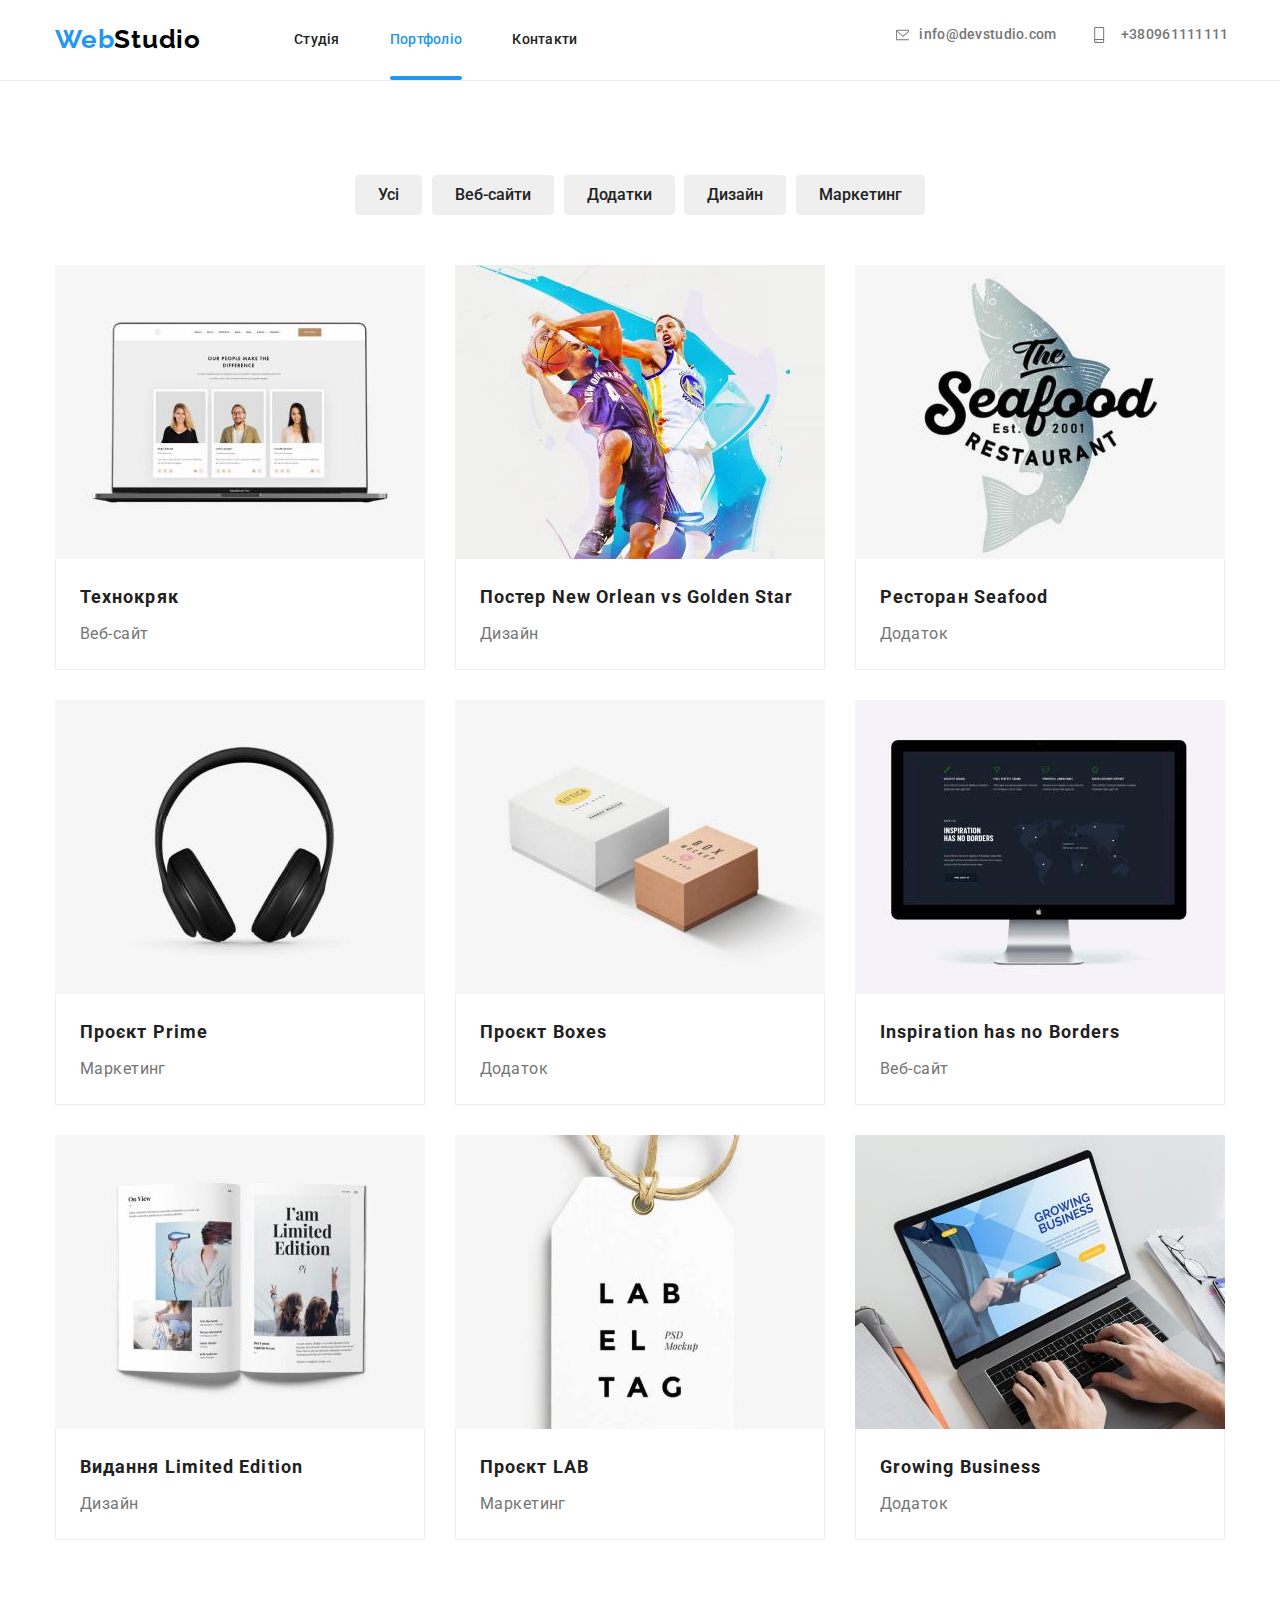
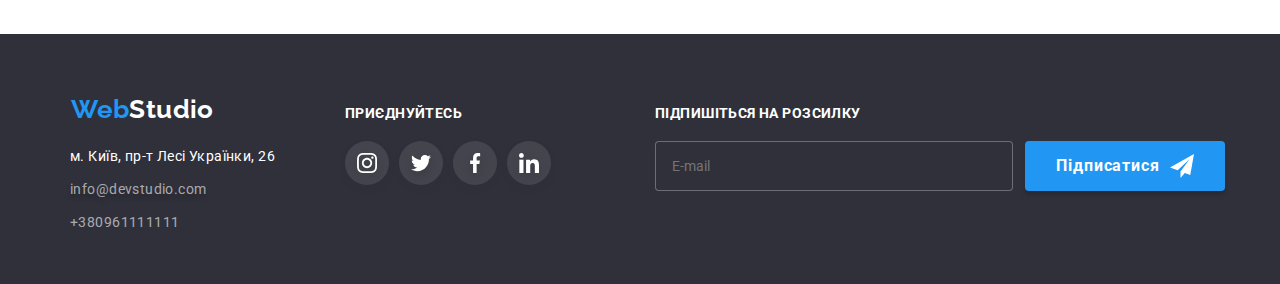
==== commit 5cbd1206: "commit 16 change" ====
--- a/portfolio.html
+++ b/portfolio.html
@@ -15,11 +15,11 @@
       rel="stylesheet"
       href="https://cdn.jsdelivr.net/npm/modern-normalize@1.1.0/modern-normalize.min.css"
     />
-    <link rel="stylesheet" href="./sass/main.css" />
+    <link rel="stylesheet" href="./css/main.min.css" />
   </head>
   <body>
     <!-- HEADER -->
-     <header class="page-header">
+    <header class="page-header">
       <div class="container page-header__container">
         <nav class="header-navigation">
           <a class="logo-header link" href="./index.html"
@@ -27,14 +27,14 @@
           >
           <ul class="menu list">
             <li class="menu__item">
+              <a class="menu__link link" href="./index.html">Студія</a>
+            </li>
+            <li class="menu__item">
               <a
                 class="menu__link link current caren-studio"
-                href="./index.html"
-                >Студія</a
-              >
-            </li>
-            <li class="menu__item">
-              <a class="menu__link link" href="./portfolio.html">Портфоліо</a>
+                href="./portfolio.html"
+                >Портфоліо</a
+              >
             </li>
             <li class="menu__item">
               <a class="menu__link link" href="#">Контакти</a>
@@ -55,10 +55,7 @@
               href="mailto:info@devstudio.com"
               class="page-header__contact-mail link"
             >
-              <svg
-                class="page-header__icon-mail"
-                aria-label="іконка-пошта"
-              >
+              <svg class="page-header__icon-mail" aria-label="іконка-пошта">
                 <use href="./images/sprite.svg.svg#icon-envelope-hover"></use>
               </svg>
               info@devstudio.com
@@ -82,11 +79,7 @@
       </div>
       <div class="mobile-menu" data-menu>
         <div class="container mobile-menu__container">
-          <button
-            type="button"
-            class="mobile-menu__close-btn"
-            data-menu-close
-          >
+          <button type="button" class="mobile-menu__close-btn" data-menu-close>
             <svg class="mobile-menu__close-icon">
               <use href="./images/sprite.svg.svg#icon-close"></use>
             </svg>
@@ -365,75 +358,83 @@
       </section>
     </main>
     <footer class="page-footer">
-      <div class="container container-footer">
-        <div class="page-footer-container-contact">
-          <a class="logo-footer link" href="./index.html">
-            <span class="logo-footer__part1">Web</span>Studio</a
-          >
-          <address class="footer-contact">
-            <ul class="list contact">
-              <li class="contact__menu">
-                <a
-                  class="contact__menu-map link"
-                  href="https://goo.gl/maps/CPtrU1FHBa2aNyZL9"
-                  target="_blank"
-                  rel="noopener noreferrer nofollow"
-                  >м. Київ, пр-т Лесі Українки, 26</a
-                >
+      <div class="container container-foot">
+        <div class="container container-footer">
+          <div class="page-footer-container-contact">
+            <a class="logo-footer link" href="./index.html">
+              <span class="logo-footer__part1">Web</span>Studio</a
+            >
+            <address class="footer-contact">
+              <ul class="list contact">
+                <li class="contact__menu">
+                  <a
+                    class="contact__menu-map link"
+                    href="https://goo.gl/maps/CPtrU1FHBa2aNyZL9"
+                    target="_blank"
+                    rel="noopener noreferrer nofollow"
+                    >м. Київ, пр-т Лесі Українки, 26</a
+                  >
+                </li>
+                <li class="contact__menu">
+                  <a
+                    class="contact__menu-mail link"
+                    href="mailto:info@devstudio.com"
+                    >info@devstudio.com</a
+                  >
+                </li>
+                <li class="contact__menu link">
+                  <a class="contact__menu-tel link" href="tel:+380961111111"
+                    >+380961111111</a
+                  >
+                </li>
+              </ul>
+            </address>
+          </div>
+          <div class="page-footer__container-soc">
+            <p class="soc-name">ПРИЄДНУЙТЕСЬ</p>
+            <ul class="footer-social-list list">
+              <li class="footer-social-list__item">
+                <a href="" class="footer-social-list__link">
+                  <svg
+                    class="footer-social-list__icon"
+                    aria-label="іконка-інстаграм"
+                  >
+                    <use href="./images/sprite.svg.svg#icon-instagram"></use>
+                  </svg>
+                </a>
               </li>
-              <li class="contact__menu">
-                <a
-                  class="contact__menu-mail link"
-                  href="mailto:info@devstudio.com"
-                  >info@devstudio.com</a
-                >
+              <li class="footer-social-list__item">
+                <a href="" class="footer-social-list__link">
+                  <svg
+                    class="footer-social-list__icon"
+                    aria-label="іконка-твітер"
+                  >
+                    <use href="./images/sprite.svg.svg#icon-twitter"></use>
+                  </svg>
+                </a>
               </li>
-              <li class="contact__menu link">
-                <a class="contact__menu-tel link" href="tel:+380961111111"
-                  >+380961111111</a
-                >
+              <li class="footer-social-list__item">
+                <a href="" class="footer-social-list__link">
+                  <svg
+                    class="footer-social-list__icon"
+                    aria-label="іконка-фейсбук"
+                  >
+                    <use href="./images/sprite.svg.svg#icon-facebook"></use>
+                  </svg>
+                </a>
+              </li>
+              <li class="footer-social-list__item">
+                <a href="" class="footer-social-list__link">
+                  <svg
+                    class="footer-social-list__icon"
+                    aria-label="іконка-лінкл"
+                  >
+                    <use href="./images/sprite.svg.svg#icon-linkedin"></use>
+                  </svg>
+                </a>
               </li>
             </ul>
-          </address>
-        </div>
-        <div class="page-footer__container-soc">
-          <p class="soc-name">ПРИЄДНУЙТЕСЬ</p>
-          <ul class="footer-social-list list">
-            <li class="footer-social-list__item">
-              <a href="" class="footer-social-list__link">
-                <svg
-                  class="footer-social-list__icon"
-                  aria-label="іконка-інстаграм"
-                >
-                  <use href="./images/sprite.svg.svg#icon-instagram"></use>
-                </svg>
-              </a>
-            </li>
-            <li class="footer-social-list__item">
-              <a href="" class="footer-social-list__link">
-                <svg class="footer-social-list__icon" aria-label="іконка-твітер">
-                  <use href="./images/sprite.svg.svg#icon-twitter"></use>
-                </svg>
-              </a>
-            </li>
-            <li class="footer-social-list__item">
-              <a href="" class="footer-social-list__link">
-                <svg
-                  class="footer-social-list__icon"
-                  aria-label="іконка-фейсбук"
-                >
-                  <use href="./images/sprite.svg.svg#icon-facebook"></use>
-                </svg>
-              </a>
-            </li>
-            <li class="footer-social-list__item">
-              <a href="" class="footer-social-list__link">
-                <svg class="footer-social-list__icon" aria-label="іконка-лінкл">
-                  <use href="./images/sprite.svg.svg#icon-linkedin"></use>
-                </svg>
-              </a>
-            </li>
-          </ul>
+          </div>
         </div>
         <form class="footer-main">
           <p class="footer-main__title">Підпишіться на розсилку</p>
@@ -451,7 +452,7 @@
               Підписатися
               <svg
                 class="footer-main__icon"
-                aria-label="іконка-відправити"
+                aria-label="іконка-відправки"
                 width="24"
                 height="24"
               >
--- a/css/main.min.css
+++ b/css/main.min.css
@@ -0,0 +1 @@
+:root{--primary-font: "Roboto", sans-serif;--secondary-font: "Raleway", sans-serif;--primary-text-color-theme-dark: #212121;--secondary-text-color-theme-light: #ffffff;--primary-text-color-theme-gray: #757575;--secondary-text-color-theme-dark: #2F303A;--accent-color: #2196F3;--secondary-color: #F5F4FA;--secondary-color-light: #FFFFFF;--secondary-color-with: #EEEEEE;--secondary-color-dark: #000000;--color-bgc: #188CE8;--color-gray: #AFB1B8;--transition-duration-function: 250ms cubic-bezier(0.4, 0, 0.2, 1)}.visually-hidden{position:absolute;white-space:nowrap;width:1px;height:1px;overflow:hidden;border:0;padding:0;clip:rect(0 0 0 0);clip-path:inset(50%);margin:-1px}.modal-close-btn{display:flex;align-items:center;justify-content:center}.link{text-decoration:none}.list{list-style:none}.menu__link.current{color:var(--accent-color)}h1,h2,h3,h4,p{margin:0;margin-bottom:0}ul,ol{margin-top:0;margin-bottom:0;padding-left:0}img{display:block}button{font-family:inherit;cursor:pointer}body{font-family:var(--primary-font);background:var(--secondary-text-color-theme-light);color:var(--primary-text-color-theme-dark);font-size:14px;letter-spacing:.03em}.container{width:100%;padding-left:15px;padding-right:15px}@media screen and (min-width: 320px){.container{width:450px;margin-left:auto;margin-right:auto}}@media screen and (min-width: 480px){.container{width:480px;margin-left:auto;margin-right:auto}}@media screen and (min-width: 768px){.container{width:768px}}@media screen and (min-width: 1200px){.container{width:1200px;margin-left:auto;margin-right:auto}}.section{padding-top:60px;padding-bottom:60px}@media screen and (min-width: 1200px){.section{padding-top:94px;padding-bottom:94px}}@media screen and (max-width: 767px){.mobile-menu{position:fixed;top:0;left:0;z-index:1000;width:100%;height:100%;background-color:#fff;opacity:0;visibility:hidden;pointer-events:none;transition:opacity var(--transition-duration-function),visibility var(--transition-duration-function)}.mobile-menu.is-open{opacity:1;visibility:visible;pointer-events:auto}.mobile-menu__container{position:relative;padding:48px 40px;display:flex;flex-direction:column;justify-content:space-between;height:100%}.mobile-menu__close-btn{position:absolute;top:10px;right:15px;background-color:rgba(0,0,0,0);border:0;padding:0;line-height:0;background-color:rgba(0,0,0,0)}.mobile-menu__close-icon{width:40px;height:40px;fill:#212121}.mobile-menu__close-btn:hover,.mobile-menu__close-btn:focus{background-color:#2196f3;cursor:pointer}.mobile-menu__close-btn:hover .modal-close-icon,.mobile-menu__close-btn:focus .modal-close-icon{fill:var(--accent-color)}.mobile-menu__navigation-list{list-style:none;margin-bottom:auto}.mobile-menu__navigation-item:not(:last-child),.mobile-menu__contacts-item:first-child{margin-bottom:32px}.mobile-menu__navigation-link{font-family:"Roboto";font-style:normal;font-weight:500;font-size:40px;line-height:47px;letter-spacing:.02em;color:#212121;text-decoration:none}.mobile-menu__navigation-link--current{color:#2196f3}.mobile-menu__contacts-list{list-style:none;margin-top:60px;margin-bottom:64px}.mobile-menu__contacts-link{font-family:"Roboto";font-style:normal;font-weight:500;letter-spacing:.02em;text-decoration:none}.mobile-menu__contacts-link--blue{font-size:34px;line-height:40px;color:#2196f3}.mobile-menu__contacts-link--grey{font-size:24px;line-height:28px;color:#757575}.mobile-menu__socials-list{display:flex;list-style:none}.mobile-menu__socials-item{padding-right:10px}.mobile-menu__socials-item:not(:last-child){border-right:1px solid rgba(33,33,33,.2);margin-right:10px}.mobile-menu__socials-link{font-family:"Roboto";font-style:normal;font-weight:500;font-size:18px;line-height:22px;letter-spacing:.02em;color:#2196f3;text-decoration:none}}@media screen and (min-width: 768px){.mobile-menu{display:none}}.section-shapka__btn{background:var(--accent-color);box-shadow:0px 4px 4px rgba(0,0,0,.15);border-radius:4px;border:none;height:50px;width:200px;left:140px;top:292px;transition:bakground-color var(--transition-duration-function),filter var(--transition-duration-function)}.section-shapka__btn:hover,.section-shapka__btn:focus{background-color:var(--color-bgc);filter:drop-shadow(0px 4px 4px rgba(0, 0, 0, 0.25))}.section-shapka__btn-text{font-weight:700;font-size:16px;line-height:1.87;display:flex;align-items:center;justify-content:center;text-align:center;letter-spacing:.06em;color:var(--secondary-text-color-theme-light)}@media screen and (min-width: 768px){.section-shapka__btn{left:284px;top:312px}}@media screen and (min-width: 1200px){.section-shapka__btn{width:216px;left:692px;top:430px}}.modal{position:absolute;top:50%;left:50%;padding:40px;transform:translate(-50%, -50%) scale(1);width:450px;height:609px;background-color:var(--secondary-color-light);border-radius:4px;transition:transform var(--transition-duration-function)}.modal-close-btn{position:absolute;top:8px;right:8px;width:30px;height:30px;border-radius:50%;background-color:rgba(0,0,0,0);border:1px solid rgba(0,0,0,.1);transition:border-color var(--transition-duration-function),fill var(--transition-duration-function)}.modal-close-btn:hover,.modal-close-btn:focus{border-color:var(--accent-color);cursor:pointer}.modal-close-btn:hover .modal-close-icon,.modal-close-btn:focus .modal-close-icon{fill:var(--accent-color)}.modal-close-icon{fill:var(--secondary-color-dark);width:18px;height:18px}@media screen and (min-width: 768px){.modal{width:450px;height:609px}}@media screen and (min-width: 1200px){.modal{width:528px;height:580px}}.modal-form-title{display:flex;justify-content:center;align-items:center;font-weight:700;font-size:20px;line-height:1.15;text-align:center;letter-spacing:.03em;margin-bottom:12px;color:#212121;width:370px;height:60px}.modal-form{display:flex;flex-direction:column}.modal-form-field{margin-bottom:10px}.modal-form-field-desc{display:block;margin-bottom:4px;font-size:12px;line-height:1.08;letter-spacing:.01em;color:var(--primary-text-color-theme-gray)}.modal-form-input-wrapper{position:relative;display:block}.modal-form-input{position:relative;display:block;width:100%;height:40px;padding-left:42px;border:1px solid rgba(33,33,33,.2);border-radius:4px;transition:border-color var(--transition-duration-function)}.modal-form-input:focus{outline:none;border-color:var(--accent-color)}.modal-form-input:focus+.modal-form-icon{fill:var(--accent-color)}.modal-form-icon{position:absolute;top:50%;left:12px;transform:translateY(-50%);transition:color var(--transition-duration-function)}.icon{fill:var(--primary-text-color-theme-dark)}.modal-form-message{display:block;width:100%;height:120px;padding-top:12px;padding-right:16px;padding-bottom:12px;padding-left:16px;border:1px solid rgba(33,33,33,.2);border-radius:4px;resize:none;font-size:12px;line-height:1.16;letter-spacing:.01em;transition:border-color var(--transition-duration-function)}.modal-form-message::placeholder{font-size:14px;color:rgba(117,117,117,.5)}.modal-form-message:focus{outline:none;border-color:var(--accent-color)}.modal-form-check-field{display:flex;align-items:center;margin-left:auto;margin-right:auto;margin-top:20px;margin-bottom:30px;font-size:12px;line-height:1.16;letter-spacing:.03em;color:var(--primary-text-color-theme-gray);height:15px}.modal-form-check-policy-link{color:var(--accent-color)}.modal-form-check{position:absolute;appearance:none}.modal-form-check:checked+.modal-form-own-checkbox{background-color:var(--accent-color)}.modal-form-check:focus+.modal-form-own-checkbox{box-shadow:0 0 0 2px rgba(0,0,255,.5)}.modal-form-check:checked+.modal-form-own-checkbox .modal-form-own-checkbox-icon{display:block}.modal-form-own-checkbox{cursor:pointer;width:16px;height:15px;margin-right:7px;border-radius:2px;border:1px solid #303030;transition:background-color var(--transition-duration-function)}.modal-form-own-checkbox-border{cursor:pointer;position:absolute;color:var(--primary-text-color)}.modal-form-own-checkbox-icon{display:none;fill:var(--secondary-text-color-theme-light)}.modal-form-button{align-self:center;min-width:200px;min-height:50px;padding-top:10px;padding-right:52px;padding-bottom:10px;padding-left:52px;background-color:var(--accent-color);font-weight:700;font-size:16px;line-height:1.87;letter-spacing:.06em;color:var(--secondary-color-light);border-radius:4px;box-shadow:0px 4px 4px rgba(0,0,0,.15);cursor:pointer;border:1px solid var(--accent-color);transition:background-color var(--transition-duration-function),background-color var(--transition-duration-function)}.modal-form-button:hover,.modal-form-button:focus{background-color:#188ce8}@media screen and (min-width: 1200px){.modal-form-title{margin-left:auto;margin-right:auto;width:448px;height:23px}.modal-form-check-field{font-size:14px;line-height:1.71;height:24px}}.container-filters{display:flex;justify-content:space-between;gap:8px;margin-left:300px;margin-right:300px;margin-bottom:50px}.filters{border-radius:4px;border:none;border:1px solid var(--secondary-color-with);font-size:16px;font-weight:500;line-height:1.625;align-items:center;color:var(--primary-text-color-theme-dark);padding:6px 22px;transition:color var(--transition-duration-function),background-color var(--transition-duration-function),box-shadow var(--transition-duration-function),border-color var(--transition-duration-function)}.filters:active,.filters:hover,.filters:focus{background-color:var(--accent-color);color:var(--secondary-text-color-theme-light);box-shadow:0px 4px 4px rgba(0,0,0,.25);border-color:var(--accent-color)}.footer-main{margin-right:0;margin-left:auto;color:rgba(255,255,255,.6)}.footer-main__title{font-size:14px;font-weight:700;line-height:1.1428571429;letter-spacing:.03em;text-transform:uppercase;color:var(--secondary-text-color-theme-light);margin-bottom:20px;margin-top:60px;text-align:center}.footer-main__label{display:flex;flex-direction:column;align-items:center}.footer-main__input{width:100%;height:50px;color:var(--secondary-text-color-theme-light);border:1px solid rgba(255,255,255,.3);border-radius:4px;background-color:var(--secondary-text-color-theme-dark);padding:15px 16px;margin-bottom:20px;transition:border-color var(--transition-duration-function)}.footer-main__input:focus{border-color:var(--accent-color);outline:none}.footer-main__button{font-weight:700;font-size:16px;line-height:30px;letter-spacing:.06em;max-width:200px;padding:10px;background-color:var(--accent-color);color:var(--secondary-text-color-theme-light);border:none;box-shadow:0px 4px 4px rgba(0,0,0,.15);border-radius:4px;cursor:pointer;display:flex;align-items:center;justify-content:center}.footer-main__icon{margin-left:10px;fill:var(--secondary-color-light)}@media screen and (min-width: 480px){.footer-main__input{width:450px}.footer-main__button{width:200px}}@media screen and (min-width: 768px)and (max-width: 1199px){.footer-main__label{display:flex;flex-wrap:wrap;justify-content:center;flex-direction:column;align-content:center}.footer-main__button{width:200px;height:50px;margin-right:auto;margin-left:auto}.footer-main__input{width:450px}.footer-main__title{margin-top:0px}}@media screen and (min-width: 1200px){.footer-main{margin-right:0;margin-left:auto;color:rgba(255,255,255,.6)}.footer-main__title{font-size:14px;font-weight:700;line-height:1.1428571429;letter-spacing:.03em;text-transform:uppercase;color:var(--secondary-text-color-theme-light);margin-bottom:20px;margin-top:0;text-align:left}.footer-main__label{display:flex;flex-direction:row;align-items:normal}.footer-main__input{width:358px;height:50px;color:var(--secondary-text-color-theme-light);border:1px solid rgba(255,255,255,.3);border-radius:4px;background-color:var(--secondary-text-color-theme-dark);padding:15px 16px;transition:border-color var(--transition-duration-function)}.footer-main__input:focus{border-color:var(--accent-color);outline:none}.footer-main__button{font-weight:700;font-size:16px;line-height:30px;letter-spacing:.06em;min-width:200px;height:50px;padding:10px;background-color:var(--accent-color);color:var(--secondary-text-color-theme-light);border:none;box-shadow:0px 4px 4px rgba(0,0,0,.15);border-radius:4px;cursor:pointer;display:flex;align-items:center;justify-content:center;margin-left:12px}.footer-main__icon{margin-left:10px;fill:var(--secondary-color-light)}}.backdrop{position:fixed;top:0;left:0;width:100%;height:100%;background-color:rgba(0,0,0,.2);z-index:100;opacity:1;visibility:visible;pointer-events:auto;transition:opacity 250ms cubic-bezier(0.4, 0, 0.2, 1),visibility 250ms cubic-bezier(0.4, 0, 0.2, 1)}.backdrop.is-hidden{opacity:0;visibility:hidden;pointer-events:none}@media screen and (min-width: 320px){.menu__link{display:none}.open-mobile-menu-btn{line-height:0;border:none;background-color:rgba(0,0,0,0);padding:0}.open-mobile-menu-btn__icon{width:40px;height:40px}.page-header__container{display:flex;align-items:center;justify-content:space-between}.page-header{padding-top:16px;padding-bottom:16px;border-bottom:1px solid #ececec}.logo-header{font-family:var(--secondary-font);font-size:24px;font-weight:700;line-height:1.1666666667;color:var(--secondary-color-dark)}.logo-header__part1{color:var(--accent-color)}.contact__link{display:none}}@media screen and (min-width: 480px){.menu__link{display:none}.open-mobile-menu-btn{line-height:0;border:none;background-color:rgba(0,0,0,0);padding:0}.open-mobile-menu-btn__icon{width:40px;height:40px}.page-header__container{display:flex;align-items:center;justify-content:space-between}.page-header{padding-top:16px;padding-bottom:16px;border-bottom:1px solid #ececec}.logo-header{font-family:var(--secondary-font);font-size:24px;font-weight:700;line-height:1.1666666667;color:var(--secondary-color-dark)}.logo-header__part1{color:var(--accent-color)}.contact__link{display:none}}@media screen and (min-width: 768px){.open-mobile-menu-btn{display:none}.page-header{display:flex;padding-top:21px;padding-bottom:21px;border-bottom:1px solid #ececec}.page-header__container{display:flex;align-items:center}.header-navigation{display:flex;align-items:center}.logo-header{font-family:var(--secondary-font);font-size:24px;font-weight:700;line-height:1.1666666667;color:var(--secondary-color-dark);margin-right:87px;letter-spacing:.03em}.logo-header__part1{color:var(--accent-color)}.menu{display:flex;align-items:center;gap:50px;margin-left:auto;margin-right:96px}.menu__link{display:flex;align-items:center;column-gap:30px;position:relative;margin:0;padding:0;font-weight:500;font-size:14px;line-height:1.14;letter-spacing:.02em;color:var(--primary-text-color-theme-dark);transition:color var(--transition-duration-function)}.menu__link:hover,.menu__link:focus{color:var(--accent-color)}.menu__link.caren-studio::after{content:"";position:absolute;height:4px;width:100%;background-color:var(--accent-color);border-radius:2px;bottom:0;left:0;top:44px;transition:color var(--transition-duration-function)}.menu__item{display:flex;align-items:baseline;justify-content:center}.contact__link{display:block;text-decoration:none;font-weight:500;font-size:12px;line-height:1.14;letter-spacing:.02em;color:#757575;-webkit-transition:color 250ms cubic-bezier(0.4, 0, 0.2, 1);transition:color 250ms cubic-bezier(0.4, 0, 0.2, 1)}.contact__item:not(:last-child){margin-bottom:10px}.page-header__contact-mail{display:flex;align-items:center;justify-content:center;gap:8px;width:138px;height:14px;transition:color var(--transition-duration-function)}.page-header__contact-mail:hover,.page-header__contact-mail:focus{color:var(--accent-color)}.page-header__contact-mail:hover .page-header__icon-mail,.page-header__contact-mail:focus .page-header__icon-mail{fill:currentColor}.page-header__contact-phone-number{display:flex;align-items:center;gap:8px;width:123px;height:14px;transition:color var(--transition-duration-function)}.page-header__contact-phone-number:hover,.page-header__contact-phone-number:focus{color:var(--accent-color)}.page-header__contact-phone-number:hover .page-header__icon-mobile,.page-header__contact-phone-number:focus .page-header__icon-mobile{fill:currentColor}.page-header__contact-mail,.page-header__contact-phone-number{color:var(--primary-text-color-theme-gray)}.page-header__icon-mail{content:"";width:14px;height:10px;fill:var(--primary-text-color-theme-gray);transition:fill var(--transition-duration-function)}.page-header__icon-mobile{width:10px;height:14px;fill:var(--primary-text-color-theme-gray);transition:fill var(--transition-duration-function)}}@media screen and (min-width: 1200px){.page-header{padding-top:24px;padding-bottom:25px;border-bottom:1px solid #ececec}.page-header__container{display:flex;align-items:center}.header-navigation{display:flex;align-items:center}.logo-header{font-family:var(--secondary-font);font-size:26px;font-weight:700;line-height:1.1923076923;color:var(--secondary-color-dark);margin-right:93px}.logo-header__part1{color:var(--accent-color)}.menu{display:flex;align-items:center;gap:50px;margin-left:auto;margin-right:318px}.menu__link{display:flex;column-gap:30px;position:relative;margin:0;padding:0;font-weight:500;font-size:14px;line-height:1.14;letter-spacing:.02em;color:var(--primary-text-color-theme-dark);transition:color var(--transition-duration-function)}.menu__link:hover,.menu__link:focus{color:var(--accent-color)}.menu__link.caren-studio::after{content:"";position:absolute;height:4px;width:100%;background-color:var(--accent-color);border-radius:2px;bottom:0;left:0;top:44px;transition:color var(--transition-duration-function)}.menu__item{display:flex;align-items:baseline;justify-content:center}.contact__item{display:flex;align-items:baseline;justify-content:center}.contact__link{display:flex;column-gap:30px;position:relative;margin:0;padding:0;font-weight:500;font-size:14px;line-height:1.14;letter-spacing:.02em;color:var(--primary-text-color-theme-dark);transition:color var(--transition-duration-function)}.contact__link:hover,.contact__link:focus{color:var(--accent-color)}.contact__link.caren-studio::after{content:"";position:absolute;height:4px;width:100%;background-color:var(--accent-color);border-radius:2px;bottom:0;left:0;top:44px;transition:color var(--transition-duration-function)}.page-header__contact-mail{display:flex;align-items:center;justify-content:center;column-gap:10px;width:161px;height:16px;transition:color var(--transition-duration-function)}.page-header__contact-mail:hover,.page-header__contact-mail:focus{color:var(--accent-color)}.page-header__contact-mail:hover .page-header__icon-mail,.page-header__contact-mail:focus .page-header__icon-mail{fill:currentColor}.page-header__contact-phone-number{display:flex;align-items:center;justify-content:center;column-gap:10px;width:142px;height:16px;transition:color var(--transition-duration-function)}.page-header__contact-phone-number:hover,.page-header__contact-phone-number:focus{color:var(--accent-color)}.page-header__contact-phone-number:hover .page-header__icon-mobile,.page-header__contact-phone-number:focus .page-header__icon-mobile{fill:currentColor}.page-header__contact-mail,.page-header__contact-phone-number{color:var(--primary-text-color-theme-gray)}.page-header__icon-mail{content:"";width:100%;height:100%;fill:var(--primary-text-color-theme-gray);transition:fill var(--transition-duration-function)}.page-header__icon-mobile{width:100%;height:100%;fill:var(--primary-text-color-theme-gray);transition:fill var(--transition-duration-function)}}@media screen and (min-width: 320px){.section-shapka{min-width:450px;margin-left:auto;margin-right:auto;background:var(--secondary-text-color-theme-dark);padding-top:118px;padding-bottom:118px;background-image:linear-gradient(rgba(47, 48, 58, 0.4), rgba(47, 48, 58, 0.4)),url("../images/mobile/shapka.jpg");background-position:center top;background-repeat:no-repeat;background-size:cover;min-height:400px;box-shadow:0px 4px 4px rgba(0,0,0,.25)}.section-shapka__container{display:flex;align-items:center;flex-wrap:wrap;flex-direction:column;text-align:center}.section-shapka__title{font-weight:900;font-size:26px;line-height:42px;text-align:center;letter-spacing:.06em;text-transform:uppercase;color:var(--secondary-text-color-theme-light);margin-bottom:30px;width:100%;border-radius:0px}}@media screen and (min-width: 480px){.section-shapka{max-width:1600px;margin-left:auto;margin-right:auto;background:var(--secondary-text-color-theme-dark);padding-top:118px;padding-bottom:118px;background-image:linear-gradient(rgba(47, 48, 58, 0.4), rgba(47, 48, 58, 0.4)),url("../images/mobile/shapka.jpg");background-position:center top;background-repeat:no-repeat;background-size:cover;min-height:400px;box-shadow:0px 4px 4px rgba(0,0,0,.25)}.section-shapka__container{display:flex;align-items:center;flex-wrap:wrap;flex-direction:column;text-align:center}.section-shapka__title{font-weight:900;font-size:26px;line-height:42px;text-align:center;letter-spacing:.06em;text-transform:uppercase;color:var(--secondary-text-color-theme-light);margin-bottom:30px;width:100%;border-radius:0px}}@media screen and (min-width: 768px){.section-shapka{max-width:1199px}.section-shapka__title{width:360px;height:84px;left:204px;top:198px}.section-shapka{background-image:linear-gradient(rgba(47, 48, 58, 0.4), rgba(47, 48, 58, 0.4)),url("../images/tablet/shapkatab.jpg")}}@media screen and (min-width: 1200px){.section-shapka{padding-top:200px;padding-bottom:200px;background-image:linear-gradient(rgba(47, 48, 58, 0.4), rgba(47, 48, 58, 0.4)),url("../images/desktop/shapka-des.jpg");max-width:1600px}.section-shapka__title{font-size:44px;line-height:1.36;height:120px;width:696px;left:452px;top:280px}}.osoblivosti{padding-top:60px;padding-bottom:60px}.osoblivosti__container{width:450px;height:994px}.osoblivosti__card{width:450px;height:226px;margin-bottom:30px}.osoblivosti__card-a{display:flex;align-items:center;justify-content:center;height:120px;background:var(--secondary-color);border-radius:4px}.osoblivosti__subtitle{font-style:normal;font-weight:700;font-size:14px;line-height:1.14;text-align:center;letter-spacing:.03em;text-transform:uppercase;color:var(primary-text-color-theme-dark);margin-bottom:10px;margin-top:30px}.osoblivosti__text{line-height:1.71;color:var(--primary-text-color-theme-gray);font-size:14px;line-height:24px;letter-spacing:.03em}@media screen and (min-width: 768px)and (max-width: 1199px){.osoblivosti__container{display:flex;flex-wrap:wrap;gap:30px;width:738px;height:480px}.osoblivosti__card{width:354px;height:224px;margin-bottom:0px}.osoblivosti__subtitle{text-align:left}}@media screen and (min-width: 1200px){.osoblivosti{padding-top:94px;padding-bottom:94px}.osoblivosti__container{display:flex;gap:30px;width:1170px;height:248px}.osoblivosti__card{width:270px;height:248px;flex-basis:calc((100% - 90px)/4)}.osoblivosti__subtitle{text-align:left}.osoblivosti__card-a{width:270px;height:120px}}@media screen and (max-width: 767px){.work{display:none}}@media screen and (min-width: 768px)and (max-width: 1199px){.work{display:none}}@media screen and (min-width: 1200px){.work{padding-top:0px}.work-list{display:flex;gap:30px}.work-h{font-weight:700;font-size:36px;line-height:1.17;text-align:center;color:var(--primary-text-color-theme-dark);margin-bottom:50px}.work-list-img-wrapper{position:relative;overflow:hidden}.overlay-work{position:absolute;display:flex;align-items:center;justify-content:center;width:100%;height:70px;top:224px;font-weight:700;font-size:14px;line-height:16px;text-align:center;letter-spacing:.03em;text-transform:uppercase;color:var(--secondary-color-light);background:rgba(47,48,58,.8);text-shadow:0px 4px 4px rgba(0,0,0,.25);overflow:auto}}.comanda{background:var(--secondary-color)}.comanda-container{min-width:450px}.comanda-list{display:flex;flex-direction:column;align-items:center;gap:30px}.comanda-our{font-size:36px;font-weight:700;line-height:1.1666666667;text-align:center;margin-bottom:50px}.comanda-fon{background:var(--secondary-text-color-theme-light);box-shadow:0px 1px 3px rgba(0,0,0,.12),0px 1px 1px rgba(0,0,0,.14),0px 2px 1px rgba(0,0,0,.2);border-radius:0px 0px 4px 4px}.comanda-name{font-size:16px;font-weight:500;line-height:1.1875;text-align:center;margin-top:30px;margin-bottom:10px}.comanda-profesion{font-size:16px;line-height:1.19;text-align:center;color:var(--primary-text-color-theme-gray);margin-bottom:16px}.social-list{display:flex;justify-content:center;column-gap:10px;margin-bottom:30px}.social-list-item{width:44px;height:44px}.social-list-link{display:flex;align-items:center;justify-content:center;width:100%;height:100%;border-radius:50%;background-color:var(--secondary-text-color-theme-light);transition:background-color var(--transition-duration-function),filter var(--transition-duration-function)}.social-list-link:hover,.social-list-link:focus{background-color:var(--accent-color);filter:drop-shadow(0px 4px 4px rgba(0, 0, 0, 0.25))}.social-list-link:hover .social-list-icon,.social-list-link:focus .social-list-icon{fill:var(--secondary-text-color-theme-light);filter:drop-shadow(0px 4px 4px rgba(0, 0, 0, 0.25))}.social-list-icon{width:20px;height:20px;fill:var(--color-gray);transition:fill var(--transition-duration-function)}@media screen and (min-width: 768px)and (max-width: 1199px){.comanda-list{display:flex;flex-wrap:wrap;flex-direction:row;gap:30px}}@media screen and (min-width: 1200px){.comanda{background:var(--secondary-color)}.comanda-list{display:flex;flex-wrap:wrap;flex-direction:row;gap:30px}.comanda-our{font-size:36px;font-weight:700;line-height:1.1666666667;text-align:center;margin-bottom:50px}.comanda-fon{background:var(--secondary-text-color-theme-light);box-shadow:0px 1px 3px rgba(0,0,0,.12),0px 1px 1px rgba(0,0,0,.14),0px 2px 1px rgba(0,0,0,.2);border-radius:0px 0px 4px 4px}.comanda-name{font-size:16px;font-weight:500;line-height:1.1875;text-align:center;margin-top:30px;margin-bottom:10px}.comanda-profesion{font-size:16px;line-height:1.19;text-align:center;color:var(--primary-text-color-theme-gray);margin-bottom:16px}.social-list{display:flex;justify-content:center;column-gap:10px;margin-bottom:30px}.social-list-item{width:44px;height:44px}.social-list-link{display:flex;align-items:center;justify-content:center;width:100%;height:100%;border-radius:50%;background-color:var(--secondary-text-color-theme-light);transition:background-color var(--transition-duration-function),filter var(--transition-duration-function)}.social-list-link:hover,.social-list-link:focus{background-color:var(--accent-color);filter:drop-shadow(0px 4px 4px rgba(0, 0, 0, 0.25))}.social-list-link:hover .social-list-icon,.social-list-link:focus .social-list-icon{fill:var(--secondary-text-color-theme-light);filter:drop-shadow(0px 4px 4px rgba(0, 0, 0, 0.25))}.social-list-icon{width:20px;height:20px;fill:var(--color-gray);transition:fill var(--transition-duration-function)}}.client-name{font-weight:700;font-size:28px;line-height:33px;text-align:center;letter-spacing:.03em;margin-bottom:50px}.client-list{flex-wrap:wrap;display:-webkit-box;gap:30px}.client-list-item{box-sizing:border-box;border:1px solid var(--color-gray);border-radius:4px;width:210px;height:92px;flex-basis:calc((100% - 30px)/2)}.client-list-item:hover,.client-list-item:focus{border:1px solid var(--accent-color);border-color:var(--accent-color)}.client-list-link{display:flex;align-items:center;justify-content:center;width:100%;height:100%;transition:border var(--transition-duration-function),border-color var(--transition-duration-function),fill var(--transition-duration-function)}.client-list-link:hover .client-list-icon,.client-list-link:focus .client-list-icon{fill:var(--accent-color)}.client-list-icon{fill:var(--color-gray)}@media screen and (min-width: 768px)and (max-width: 1199px){.client-list-item{width:226px;flex-basis:calc((100% - 60px)/3)}}@media screen and (min-width: 1200px){.client-name{font-size:36px;font-weight:700;line-height:1.1666666667;text-align:center;margin-bottom:50px}.client-list{display:flex;justify-content:center;gap:30px}.client-list-item{box-sizing:border-box;border:1px solid var(--color-gray);border-radius:4px;width:170px;height:92px;flex-basis:calc((100% - 150px)/6)}.client-list-item:hover,.client-list-item:focus{border:1px solid var(--accent-color);border-color:var(--accent-color)}.client-list-link{display:flex;align-items:center;justify-content:center;width:100%;height:100%;transition:border var(--transition-duration-function),border-color var(--transition-duration-function),fill var(--transition-duration-function)}.client-list-link:hover .client-list-icon,.client-list-link:focus .client-list-icon{fill:var(--accent-color)}.client-list-icon{fill:var(--color-gray)}}.container-box{display:flex;flex-wrap:wrap;row-gap:30px;justify-content:space-between;margin-top:0;margin-bottom:0;padding:0}.portfolio-post{display:block;transition:box-shadow var(--transition-duration-function)}.portfolio-post:hover,.portfolio-post:focus{box-shadow:0px 1px 1px rgba(0,0,0,.12),0px 4px 4px rgba(0,0,0,.06),1px 4px 6px rgba(0,0,0,.16)}.portfolio-post:hover .overlay,.portfolio-post:focus .overlay{transform:translateY(0%)}.portfolio-list-img-wrapper{position:relative;overflow:hidden}.overlay{position:absolute;top:0;left:0;width:100%;height:100%;font-family:"Roboto";font-style:normal;font-weight:400;font-size:18px;line-height:28px;letter-spacing:.03em;color:var(--secondary-color-light);background:rgba(33,150,243,.9);padding:63px 24px;overflow:auto;transform:translateY(100%);transition:transform var(--transition-duration-function)}.portfolio-box-mini{padding-top:20px;padding-bottom:20px;padding-left:24px;padding-right:24px;border:1px solid var(--secondary-color-with);border-top:0}.portfolio-item{font-weight:700;font-size:18px;line-height:2;letter-spacing:.06em;color:var(--primary-text-color-theme-dark);margin-bottom:4px}.portfolio-text{font-size:16px;line-height:1.87;color:var(--primary-text-color-theme-gray)}.portfolio-box{background:var(--secondary-color-light);flex-basis:calc((100% - 60px)/3)}.page-footer{background:var(--secondary-text-color-theme-dark);padding-top:60px;padding-bottom:60px;min-width:450px}.logo-footer{display:flex;justify-content:center;font-family:var(--secondary-font);font-size:26px;font-weight:700;line-height:1.1923076923;color:var(--secondary-text-color-theme-light);text-align:center}.logo-footer__part1{color:var(--accent-color)}.footer-contact{width:100%;height:79px;line-height:1.71;font-style:normal;margin-top:20px;text-align:center;margin-bottom:60px}.contact{display:block;flex-direction:column}.contact__menu:not(:nth-child(3)){margin-bottom:9px;text-align:center}.contact__menu-map{color:var(--secondary-text-color-theme-light);transition:color var(--transition-duration-function)}.contact__menu-map:hover,.contact__menu-map:focus{color:var(--accent-color)}.contact__menu-mail{color:rgba(255,255,255,.6);border:1px solid var(--secondary-color-dark);text-shadow:0px 4px 4px rgba(0,0,0,.25);border:none;transition:color var(--transition-duration-function)}.contact__menu-mail:hover,.contact__menu-mail:focus{color:var(--accent-color)}.contact__menu-tel{color:rgba(255,255,255,.6);transition:color var(--transition-duration-function);text-align:center}.contact__menu-tel:hover,.contact__menu-tel:focus{color:var(--accent-color)}.page-footer__container-soc{display:block}.soc-name{font-weight:700;font-size:14px;text-transform:uppercase;color:var(--secondary-color-light);margin-bottom:20px;text-align:center}.footer-social-list{display:flex;justify-content:center;column-gap:10px}.footer-social-list__item{filter:drop-shadow(0px 4px 4px rgba(0, 0, 0, 0.25))}.footer-social-list__link{display:flex;align-items:center;justify-content:center;width:44px;height:44px;border-radius:50%;background:rgba(255,255,255,.1);transition:background-color var(--transition-duration-function)}.footer-social-list__link:hover,.footer-social-list__link:focus{background-color:var(--accent-color);filter:drop-shadow(0px 4px 4px rgba(0, 0, 0, 0.25))}.footer-social-list__icon{width:20px;height:20px;fill:var(--secondary-color-light)}@media screen and (min-width: 768px)and (max-width: 1199px){.container-footer{display:flex;align-items:baseline;justify-content:space-between;column-gap:165px;justify-content:space-evenly;width:650px;height:140px;margin-bottom:60px}.logo-footer{display:block;font-family:var(--secondary-font);font-size:26px;font-weight:700;line-height:1.1923076923;color:var(--secondary-text-color-theme-light);height:31px;left:215px;top:1688px;text-align:center}.contact{display:block;flex-direction:column}.contact__menu:not(:nth-child(3)){margin-bottom:9px;text-align:center}.contact__menu-tel{text-align:center}}@media screen and (min-width: 1200px){.container-foot{display:flex;align-items:baseline}.page-footer{background:var(--secondary-text-color-theme-dark);padding-top:60px;padding-bottom:60px}.container-footer{display:flex;align-items:baseline;min-width:600px}.logo-footer{display:block;font-family:var(--secondary-font);font-size:26px;font-weight:700;line-height:1.1923076923;color:var(--secondary-text-color-theme-light);width:145px;height:31px;left:215px;top:1688px}.logo-footer__part1{color:var(--accent-color)}.footer-contact{line-height:1.71;font-style:normal;margin-top:20px;text-align:left;margin-bottom:0px}.contact{display:block;margin-right:70px;flex-direction:column}.contact__menu:not(:nth-child(3)){margin-bottom:9px;text-align:left}.contact__menu-map{color:var(--secondary-text-color-theme-light);transition:color var(--transition-duration-function)}.contact__menu-map:hover,.contact__menu-map:focus{color:var(--accent-color)}.contact__menu-mail{color:rgba(255,255,255,.6);border:1px solid var(--secondary-color-dark);text-shadow:0px 4px 4px rgba(0,0,0,.25);border:none;transition:color var(--transition-duration-function)}.contact__menu-mail:hover,.contact__menu-mail:focus{color:var(--accent-color)}.contact__menu-tel{color:rgba(255,255,255,.6);transition:color var(--transition-duration-function);text-align:left}.contact__menu-tel:hover,.contact__menu-tel:focus{color:var(--accent-color)}.page-footer__container-soc{display:block}.soc-name{font-weight:700;font-size:14px;text-transform:uppercase;color:var(--secondary-color-light);margin-bottom:20px;text-align:left}.footer-social-list{display:flex;justify-content:center;column-gap:10px}.footer-social-list__item{filter:drop-shadow(0px 4px 4px rgba(0, 0, 0, 0.25))}.footer-social-list__link{display:flex;align-items:center;justify-content:center;width:44px;height:44px;border-radius:50%;background:rgba(255,255,255,.1);transition:background-color var(--transition-duration-function)}.footer-social-list__link:hover,.footer-social-list__link:focus{background-color:var(--accent-color);filter:drop-shadow(0px 4px 4px rgba(0, 0, 0, 0.25))}.footer-social-list__icon{width:20px;height:20px;fill:var(--secondary-color-light)}}/*# sourceMappingURL=main.min.css.map */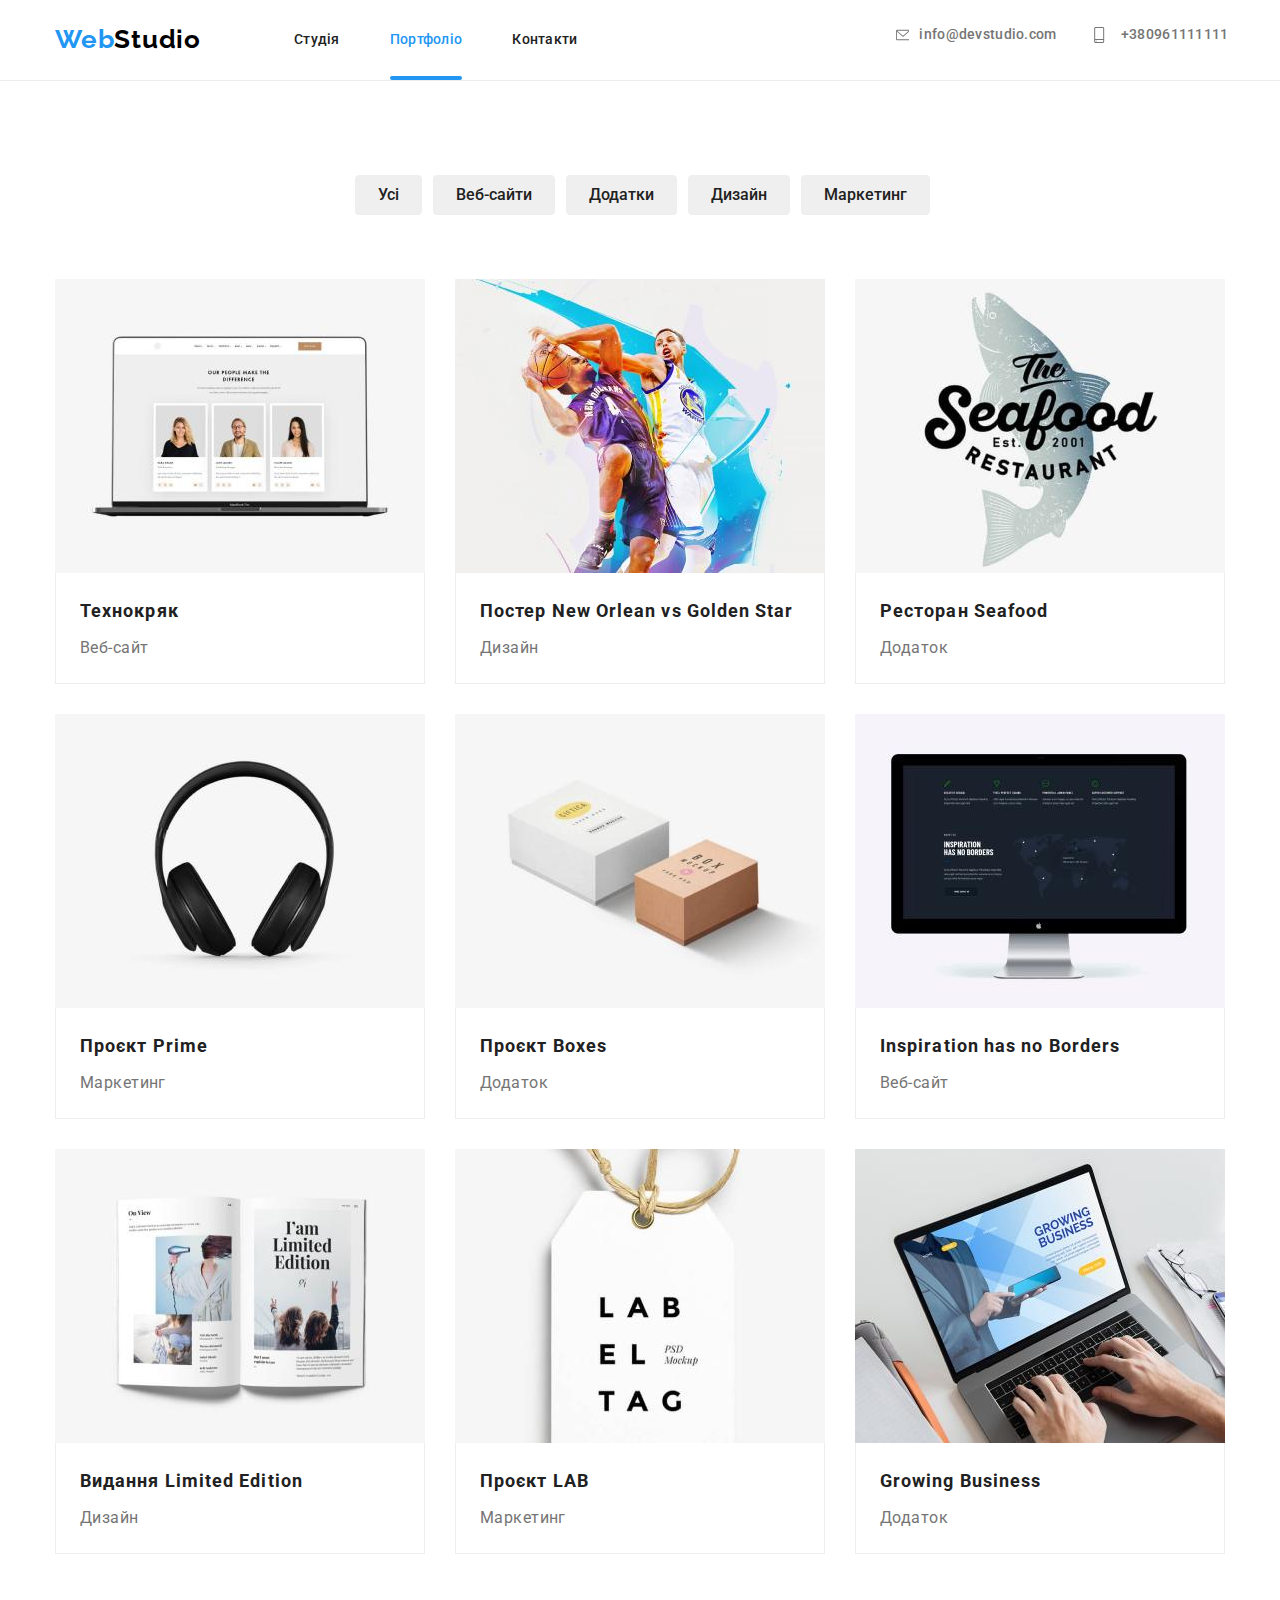
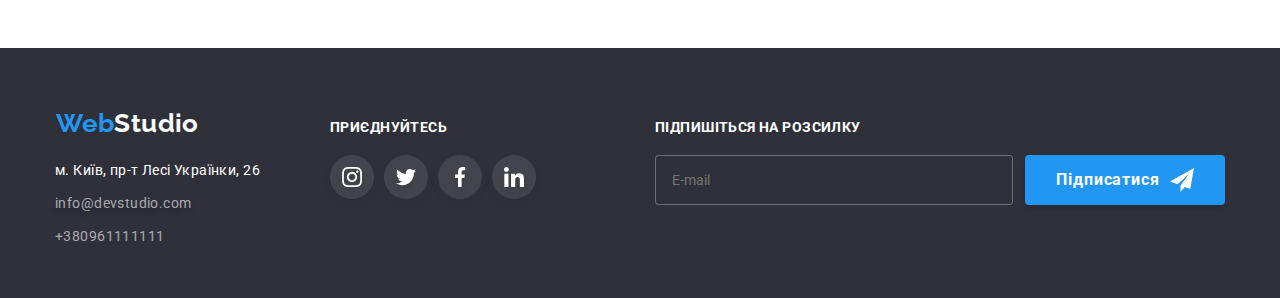
==== commit 927abeea: "commit 19" ====
--- a/portfolio.html
+++ b/portfolio.html
@@ -165,12 +165,39 @@
             <li class="portfolio-box">
               <a href="" class="portfolio-post link">
                 <div class="portfolio-list-img-wrapper">
-                  <img
-                    src="./images/project1.jpg"
-                    alt="команда"
-                    width="370"
-                    height="294"
-                  />
+                  <picture>
+                    <source
+                      srcset="
+                        ./images/desktop/portfolio-project-desktop/project1des.jpg     1x,
+                        ./images/desktop/portfolio-project-desktop/project1des@2x.jpg  2x,
+                        ./images/desktop/portfolio-project-desktop/project1des.webp    1x,
+                        ./images/desktop/portfolio-project-desktop/project1des@2x.webp 2x
+                      "
+                      media="(min-width: 1200px)"
+                      type="image/webp"
+                    />
+                    <source
+                      srcset="
+                        ./images/tablet/portfolio-project-tablet/project1tab.jpg     1x,
+                        ./images/tablet/portfolio-project-tablet/project1tab@2x.jpg  2x,
+                        ./images/tablet/portfolio-project-tablet/project1tab.webp    1x,
+                        ./images/tablet/portfolio-project-tablet/project1tab@2x.webp 2x
+                      "
+                      media="(min-width: 768px)"
+                      type="image/webp"
+                    />
+                    <source
+                      srcset="
+                        ./images/mobile/portfolio-project-mobile/project1mob.jpg     1x,
+                        ./images/mobile/portfolio-project-mobile/project1mob@2x.jpg  2x,
+                        ./images/mobile/portfolio-project-mobile/project1mob.webp    1x,
+                        ./images/mobile/portfolio-project-mobile/project1mob@2x.webp 2x
+                      "
+                      media="(max-width: 767px)"
+                      type="image/webp"
+                    />
+                    <img src="./images/project1.jpg" alt="команда" />
+                  </picture>
                   <p class="overlay">
                     Ресурс пропонує комплексні пропозиції з різним рівнем
                     функціоналу та сервісів. Все це дозволить відвідувачу
@@ -186,12 +213,39 @@
             <li class="portfolio-box">
               <a href="" class="portfolio-post link">
                 <div class="portfolio-list-img-wrapper">
-                  <img
-                    src="./images/project2.jpg"
-                    alt="баскетбол"
-                    width="370"
-                    height="294"
-                  />
+                  <picture>
+                    <source
+                      srcset="
+                        ./images/desktop/portfolio-project-desktop/project2des.jpg     1x,
+                        ./images/desktop/portfolio-project-desktop/project2des@2x.jpg  2x,
+                        ./images/desktop/portfolio-project-desktop/project2des.webp    1x,
+                        ./images/desktop/portfolio-project-desktop/project2des@2x.webp 2x
+                      "
+                      media="(min-width: 1200px)"
+                      type="image/webp"
+                    />
+                    <source
+                      srcset="
+                        ./images/tablet/portfolio-project-tablet/project2tab.jpg     1x,
+                        ./images/tablet/portfolio-project-tablet/project2tab@2x.jpg  2x,
+                        ./images/tablet/portfolio-project-tablet/project2tab.webp    1x,
+                        ./images/tablet/portfolio-project-tablet/project2tab@2x.webp 2x
+                      "
+                      media="(min-width: 768px)"
+                      type="image/webp"
+                    />
+                    <source
+                      srcset="
+                        ./images/mobile/portfolio-project-mobile/project2mob.jpg     1x,
+                        ./images/mobile/portfolio-project-mobile/project2mob@2x.jpg  2x,
+                        ./images/mobile/portfolio-project-mobile/project2mob.webp    1x,
+                        ./images/mobile/portfolio-project-mobile/project2mob@2x.webp 2x
+                      "
+                      media="(max-width: 767px)"
+                      type="image/webp"
+                    />
+                    <img src="./images/project2.jpg" alt="баскетбол" />
+                  </picture>
                   <p class="overlay">
                     Ресурс пропонує комплексні пропозиції з різним рівнем
                     функціоналу та сервісів. Все це дозволить відвідувачу
@@ -209,12 +263,39 @@
             <li class="portfolio-box">
               <a href="" class="portfolio-post link">
                 <div class="portfolio-list-img-wrapper">
-                  <img
-                    src="./images/project3.jpg"
-                    alt="ресторан"
-                    width="370"
-                    height="294"
-                  />
+                  <picture>
+                    <source
+                      srcset="
+                        ./images/desktop/portfolio-project-desktop/project3des.jpg     1x,
+                        ./images/desktop/portfolio-project-desktop/project3des@2x.jpg  2x,
+                        ./images/desktop/portfolio-project-desktop/project3des.webp    1x,
+                        ./images/desktop/portfolio-project-desktop/project3des@2x.webp 2x
+                      "
+                      media="(min-width: 1200px)"
+                      type="image/webp"
+                    />
+                    <source
+                      srcset="
+                        ./images/tablet/portfolio-project-tablet/project3tab.jpg     1x,
+                        ./images/tablet/portfolio-project-tablet/project3tab@2x.jpg  2x,
+                        ./images/tablet/portfolio-project-tablet/project3tab.webp    1x,
+                        ./images/tablet/portfolio-project-tablet/project3tab@2x.webp 2x
+                      "
+                      media="(min-width: 768px)"
+                      type="image/webp"
+                    />
+                    <source
+                      srcset="
+                        ./images/mobile/portfolio-project-mobile/project3mob.jpg     1x,
+                        ./images/mobile/portfolio-project-mobile/project3mob@2x.jpg  2x,
+                        ./images/mobile/portfolio-project-mobile/project3mob.webp    1x,
+                        ./images/mobile/portfolio-project-mobile/project3mob@2x.webp 2x
+                      "
+                      media="(max-width: 767px)"
+                      type="image/webp"
+                    />
+                    <img src="./images/project3.jpg" alt="ресторан" />
+                  </picture>
                   <p class="overlay">
                     Ресурс пропонує комплексні пропозиції з різним рівнем
                     функціоналу та сервісів. Все це дозволить відвідувачу
@@ -230,12 +311,39 @@
             <li class="portfolio-box">
               <a href="" class="portfolio-post link">
                 <div class="portfolio-list-img-wrapper">
-                  <img
-                    src="./images/project4.jpg"
-                    alt="навушники"
-                    width="370"
-                    height="294"
-                  />
+                  <picture>
+                    <source
+                      srcset="
+                        ./images/desktop/portfolio-project-desktop/project4des.jpg     1x,
+                        ./images/desktop/portfolio-project-desktop/project4des@2x.jpg  2x,
+                        ./images/desktop/portfolio-project-desktop/project4des.webp    1x,
+                        ./images/desktop/portfolio-project-desktop/project4des@2x.webp 2x
+                      "
+                      media="(min-width: 1200px)"
+                      type="image/webp"
+                    />
+                    <source
+                      srcset="
+                        ./images/tablet/portfolio-project-tablet/project4tab.jpg     1x,
+                        ./images/tablet/portfolio-project-tablet/project4tab@2x.jpg  2x,
+                        ./images/tablet/portfolio-project-tablet/project4tab.webp    1x,
+                        ./images/tablet/portfolio-project-tablet/project4tab@2x.webp 2x
+                      "
+                      media="(min-width: 768px)"
+                      type="image/webp"
+                    />
+                    <source
+                      srcset="
+                        ./images/mobile/portfolio-project-mobile/project4mob.jpg     1x,
+                        ./images/mobile/portfolio-project-mobile/project4mob@2x.jpg  2x,
+                        ./images/mobile/portfolio-project-mobile/project4mob.webp    1x,
+                        ./images/mobile/portfolio-project-mobile/project4mob@2x.webp 2x
+                      "
+                      media="(max-width: 767px)"
+                      type="image/webp"
+                    />
+                    <img src="./images/project4.jpg" alt="навушники" />
+                  </picture>
                   <p class="overlay">
                     Ресурс пропонує комплексні пропозиції з різним рівнем
                     функціоналу та сервісів. Все це дозволить відвідувачу
@@ -251,12 +359,39 @@
             <li class="portfolio-box">
               <a href="" class="portfolio-post link">
                 <div class="portfolio-list-img-wrapper">
-                  <img
-                    src="./images/project5.jpg"
-                    alt="парфум"
-                    width="370"
-                    height="294"
-                  />
+                  <picture>
+                    <source
+                      srcset="
+                        ./images/desktop/portfolio-project-desktop/project5des.jpg     1x,
+                        ./images/desktop/portfolio-project-desktop/project5des@2x.jpg  2x,
+                        ./images/desktop/portfolio-project-desktop/project5des.webp    1x,
+                        ./images/desktop/portfolio-project-desktop/project5des@2x.webp 2x
+                      "
+                      media="(min-width: 1200px)"
+                      type="image/webp"
+                    />
+                    <source
+                      srcset="
+                        ./images/tablet/portfolio-project-tablet/project5tab.jpg     1x,
+                        ./images/tablet/portfolio-project-tablet/project5tab@2x.jpg  2x,
+                        ./images/tablet/portfolio-project-tablet/project5tab.webp    1x,
+                        ./images/tablet/portfolio-project-tablet/project5tab@2x.webp 2x
+                      "
+                      media="(min-width: 768px)"
+                      type="image/webp"
+                    />
+                    <source
+                      srcset="
+                        ./images/mobile/portfolio-project-mobile/project5mob.jpg     1x,
+                        ./images/mobile/portfolio-project-mobile/project5mob@2x.jpg  2x,
+                        ./images/mobile/portfolio-project-mobile/project5mob.webp    1x,
+                        ./images/mobile/portfolio-project-mobile/project5mob@2x.webp 2x
+                      "
+                      media="(max-width: 767px)"
+                      type="image/webp"
+                    />
+                    <img src="./images/project5.jpg" alt="парфум" />
+                  </picture>
                   <p class="overlay">
                     Ресурс пропонує комплексні пропозиції з різним рівнем
                     функціоналу та сервісів. Все це дозволить відвідувачу
@@ -272,12 +407,39 @@
             <li class="portfolio-box">
               <a href="" class="portfolio-post link">
                 <div class="portfolio-list-img-wrapper">
-                  <img
-                    src="./images/project6.jpg"
-                    alt="комп"
-                    width="370"
-                    height="294"
-                  />
+                  <picture>
+                    <source
+                      srcset="
+                        ./images/desktop/portfolio-project-desktop/project6des.jpg     1x,
+                        ./images/desktop/portfolio-project-desktop/project6des@2x.jpg  2x,
+                        ./images/desktop/portfolio-project-desktop/project6des.webp    1x,
+                        ./images/desktop/portfolio-project-desktop/project6des@2x.webp 2x
+                      "
+                      media="(min-width: 1200px)"
+                      type="image/webp"
+                    />
+                    <source
+                      srcset="
+                        ./images/tablet/portfolio-project-tablet/project6tab.jpg     1x,
+                        ./images/tablet/portfolio-project-tablet/project6tab@2x.jpg  2x,
+                        ./images/tablet/portfolio-project-tablet/project6tab.webp    1x,
+                        ./images/tablet/portfolio-project-tablet/project6tab@2x.webp 2x
+                      "
+                      media="(min-width: 768px)"
+                      type="image/webp"
+                    />
+                    <source
+                      srcset="
+                        ./images/mobile/portfolio-project-mobile/project6mob.jpg     1x,
+                        ./images/mobile/portfolio-project-mobile/project6mob@2x.jpg  2x,
+                        ./images/mobile/portfolio-project-mobile/project6mob.webp    1x,
+                        ./images/mobile/portfolio-project-mobile/project6mob@2x.webp 2x
+                      "
+                      media="(max-width: 767px)"
+                      type="image/webp"
+                    />
+                    <img src="./images/project6.jpg" alt="комп" />
+                  </picture>
                   <p class="overlay">
                     Ресурс пропонує комплексні пропозиції з різним рівнем
                     функціоналу та сервісів. Все це дозволить відвідувачу
@@ -293,12 +455,39 @@
             <li class="portfolio-box">
               <a href="" class="portfolio-post link">
                 <div class="portfolio-list-img-wrapper">
-                  <img
-                    src="./images/project7.jpg"
-                    alt="книга"
-                    width="370"
-                    height="294"
-                  />
+                  <picture>
+                    <source
+                      srcset="
+                        ./images/desktop/portfolio-project-desktop/project7des.jpg     1x,
+                        ./images/desktop/portfolio-project-desktop/project7des@2x.jpg  2x,
+                        ./images/desktop/portfolio-project-desktop/project7des.webp    1x,
+                        ./images/desktop/portfolio-project-desktop/project7des@2x.webp 2x
+                      "
+                      media="(min-width: 1200px)"
+                      type="image/webp"
+                    />
+                    <source
+                      srcset="
+                        ./images/tablet/portfolio-project-tablet/project7tab.jpg     1x,
+                        ./images/tablet/portfolio-project-tablet/project7tab@2x.jpg  2x,
+                        ./images/tablet/portfolio-project-tablet/project7tab.webp    1x,
+                        ./images/tablet/portfolio-project-tablet/project7tab@2x.webp 2x
+                      "
+                      media="(min-width: 768px)"
+                      type="image/webp"
+                    />
+                    <source
+                      srcset="
+                        ./images/mobile/portfolio-project-mobile/project7mob.jpg     1x,
+                        ./images/mobile/portfolio-project-mobile/project7mob@2x.jpg  2x,
+                        ./images/mobile/portfolio-project-mobile/project7mob.webp    1x,
+                        ./images/mobile/portfolio-project-mobile/project7mob@2x.webp 2x
+                      "
+                      media="(max-width: 767px)"
+                      type="image/webp"
+                    />
+                    <img src="./images/project7.jpg" alt="книга" />
+                  </picture>
                   <p class="overlay">
                     Ресурс пропонує комплексні пропозиції з різним рівнем
                     функціоналу та сервісів. Все це дозволить відвідувачу
@@ -314,12 +503,39 @@
             <li class="portfolio-box">
               <a href="" class="portfolio-post link">
                 <div class="portfolio-list-img-wrapper">
-                  <img
-                    src="./images/project8.jpg"
-                    alt="лабел"
-                    width="370"
-                    height="294"
-                  />
+                  <picture>
+                    <source
+                      srcset="
+                        ./images/desktop/portfolio-project-desktop/project8des.jpg     1x,
+                        ./images/desktop/portfolio-project-desktop/project8des@2x.jpg  2x,
+                        ./images/desktop/portfolio-project-desktop/project8des.webp    1x,
+                        ./images/desktop/portfolio-project-desktop/project8des@2x.webp 2x
+                      "
+                      media="(min-width: 1200px)"
+                      type="image/webp"
+                    />
+                    <source
+                      srcset="
+                        ./images/tablet/portfolio-project-tablet/project8tab.jpg     1x,
+                        ./images/tablet/portfolio-project-tablet/project8tab@2x.jpg  2x,
+                        ./images/tablet/portfolio-project-tablet/project8tab.webp    1x,
+                        ./images/tablet/portfolio-project-tablet/project8tab@2x.webp 2x
+                      "
+                      media="(min-width: 768px)"
+                      type="image/webp"
+                    />
+                    <source
+                      srcset="
+                        ./images/mobile/portfolio-project-mobile/project8mob.jpg     1x,
+                        ./images/mobile/portfolio-project-mobile/project8mob@2x.jpg  2x,
+                        ./images/mobile/portfolio-project-mobile/project8mob.webp    1x,
+                        ./images/mobile/portfolio-project-mobile/project8mob@2x.webp 2x
+                      "
+                      media="(max-width: 767px)"
+                      type="image/webp"
+                    />
+                    <img src="./images/project8.jpg" alt="лабел" />
+                  </picture>
                   <p class="overlay">
                     Ресурс пропонує комплексні пропозиції з різним рівнем
                     функціоналу та сервісів. Все це дозволить відвідувачу
@@ -335,12 +551,39 @@
             <li class="portfolio-box">
               <a href="" class="portfolio-post link">
                 <div class="portfolio-list-img-wrapper">
-                  <img
-                    src="./images/project9.jpg"
-                    alt="ноут"
-                    width="370"
-                    height="294"
-                  />
+                  <picture>
+                    <source
+                      srcset="
+                        ./images/desktop/portfolio-project-desktop/project9des.jpg     1x,
+                        ./images/desktop/portfolio-project-desktop/project9des@2x.jpg  2x,
+                        ./images/desktop/portfolio-project-desktop/project9des.webp    1x,
+                        ./images/desktop/portfolio-project-desktop/project9des@2x.webp 2x
+                      "
+                      media="(min-width: 1200px)"
+                      type="image/webp"
+                    />
+                    <source
+                      srcset="
+                        ./images/tablet/portfolio-project-tablet/project9tab.jpg     1x,
+                        ./images/tablet/portfolio-project-tablet/project9tab@2x.jpg  2x,
+                        ./images/tablet/portfolio-project-tablet/project9tab.webp    1x,
+                        ./images/tablet/portfolio-project-tablet/project9tab@2x.webp 2x
+                      "
+                      media="(min-width: 768px)"
+                      type="image/webp"
+                    />
+                    <source
+                      srcset="
+                        ./images/mobile/portfolio-project-mobile/project9mob.jpg     1x,
+                        ./images/mobile/portfolio-project-mobile/project9mob@2x.jpg  2x,
+                        ./images/mobile/portfolio-project-mobile/project9mob.webp    1x,
+                        ./images/mobile/portfolio-project-mobile/project9mob@2x.webp 2x
+                      "
+                      media="(max-width: 767px)"
+                      type="image/webp"
+                    />
+                    <img src="./images/project9.jpg" alt="ноут" />
+                  </picture>
                   <p class="overlay">
                     Ресурс пропонує комплексні пропозиції з різним рівнем
                     функціоналу та сервісів. Все це дозволить відвідувачу
--- a/css/main.min.css
+++ b/css/main.min.css
@@ -1 +1 @@
-:root{--primary-font: "Roboto", sans-serif;--secondary-font: "Raleway", sans-serif;--primary-text-color-theme-dark: #212121;--secondary-text-color-theme-light: #ffffff;--primary-text-color-theme-gray: #757575;--secondary-text-color-theme-dark: #2F303A;--accent-color: #2196F3;--secondary-color: #F5F4FA;--secondary-color-light: #FFFFFF;--secondary-color-with: #EEEEEE;--secondary-color-dark: #000000;--color-bgc: #188CE8;--color-gray: #AFB1B8;--transition-duration-function: 250ms cubic-bezier(0.4, 0, 0.2, 1)}.visually-hidden{position:absolute;white-space:nowrap;width:1px;height:1px;overflow:hidden;border:0;padding:0;clip:rect(0 0 0 0);clip-path:inset(50%);margin:-1px}.modal-close-btn{display:flex;align-items:center;justify-content:center}.link{text-decoration:none}.list{list-style:none}.menu__link.current{color:var(--accent-color)}h1,h2,h3,h4,p{margin:0;margin-bottom:0}ul,ol{margin-top:0;margin-bottom:0;padding-left:0}img{display:block}button{font-family:inherit;cursor:pointer}body{font-family:var(--primary-font);background:var(--secondary-text-color-theme-light);color:var(--primary-text-color-theme-dark);font-size:14px;letter-spacing:.03em}.container{width:100%;padding-left:15px;padding-right:15px}@media screen and (min-width: 320px){.container{width:450px;margin-left:auto;margin-right:auto}}@media screen and (min-width: 480px){.container{width:480px;margin-left:auto;margin-right:auto}}@media screen and (min-width: 768px){.container{width:768px}}@media screen and (min-width: 1200px){.container{width:1200px;margin-left:auto;margin-right:auto}}.section{padding-top:60px;padding-bottom:60px}@media screen and (min-width: 1200px){.section{padding-top:94px;padding-bottom:94px}}@media screen and (max-width: 767px){.mobile-menu{position:fixed;top:0;left:0;z-index:1000;width:100%;height:100%;background-color:#fff;opacity:0;visibility:hidden;pointer-events:none;transition:opacity var(--transition-duration-function),visibility var(--transition-duration-function)}.mobile-menu.is-open{opacity:1;visibility:visible;pointer-events:auto}.mobile-menu__container{position:relative;padding:48px 40px;display:flex;flex-direction:column;justify-content:space-between;height:100%}.mobile-menu__close-btn{position:absolute;top:10px;right:15px;background-color:rgba(0,0,0,0);border:0;padding:0;line-height:0;background-color:rgba(0,0,0,0)}.mobile-menu__close-icon{width:40px;height:40px;fill:#212121}.mobile-menu__close-btn:hover,.mobile-menu__close-btn:focus{background-color:#2196f3;cursor:pointer}.mobile-menu__close-btn:hover .modal-close-icon,.mobile-menu__close-btn:focus .modal-close-icon{fill:var(--accent-color)}.mobile-menu__navigation-list{list-style:none;margin-bottom:auto}.mobile-menu__navigation-item:not(:last-child),.mobile-menu__contacts-item:first-child{margin-bottom:32px}.mobile-menu__navigation-link{font-family:"Roboto";font-style:normal;font-weight:500;font-size:40px;line-height:47px;letter-spacing:.02em;color:#212121;text-decoration:none}.mobile-menu__navigation-link--current{color:#2196f3}.mobile-menu__contacts-list{list-style:none;margin-top:60px;margin-bottom:64px}.mobile-menu__contacts-link{font-family:"Roboto";font-style:normal;font-weight:500;letter-spacing:.02em;text-decoration:none}.mobile-menu__contacts-link--blue{font-size:34px;line-height:40px;color:#2196f3}.mobile-menu__contacts-link--grey{font-size:24px;line-height:28px;color:#757575}.mobile-menu__socials-list{display:flex;list-style:none}.mobile-menu__socials-item{padding-right:10px}.mobile-menu__socials-item:not(:last-child){border-right:1px solid rgba(33,33,33,.2);margin-right:10px}.mobile-menu__socials-link{font-family:"Roboto";font-style:normal;font-weight:500;font-size:18px;line-height:22px;letter-spacing:.02em;color:#2196f3;text-decoration:none}}@media screen and (min-width: 768px){.mobile-menu{display:none}}.section-shapka__btn{background:var(--accent-color);box-shadow:0px 4px 4px rgba(0,0,0,.15);border-radius:4px;border:none;height:50px;width:200px;left:140px;top:292px;transition:bakground-color var(--transition-duration-function),filter var(--transition-duration-function)}.section-shapka__btn:hover,.section-shapka__btn:focus{background-color:var(--color-bgc);filter:drop-shadow(0px 4px 4px rgba(0, 0, 0, 0.25))}.section-shapka__btn-text{font-weight:700;font-size:16px;line-height:1.87;display:flex;align-items:center;justify-content:center;text-align:center;letter-spacing:.06em;color:var(--secondary-text-color-theme-light)}@media screen and (min-width: 768px){.section-shapka__btn{left:284px;top:312px}}@media screen and (min-width: 1200px){.section-shapka__btn{width:216px;left:692px;top:430px}}.modal{position:absolute;top:50%;left:50%;padding:40px;transform:translate(-50%, -50%) scale(1);width:450px;height:609px;background-color:var(--secondary-color-light);border-radius:4px;transition:transform var(--transition-duration-function)}.modal-close-btn{position:absolute;top:8px;right:8px;width:30px;height:30px;border-radius:50%;background-color:rgba(0,0,0,0);border:1px solid rgba(0,0,0,.1);transition:border-color var(--transition-duration-function),fill var(--transition-duration-function)}.modal-close-btn:hover,.modal-close-btn:focus{border-color:var(--accent-color);cursor:pointer}.modal-close-btn:hover .modal-close-icon,.modal-close-btn:focus .modal-close-icon{fill:var(--accent-color)}.modal-close-icon{fill:var(--secondary-color-dark);width:18px;height:18px}@media screen and (min-width: 768px){.modal{width:450px;height:609px}}@media screen and (min-width: 1200px){.modal{width:528px;height:580px}}.modal-form-title{display:flex;justify-content:center;align-items:center;font-weight:700;font-size:20px;line-height:1.15;text-align:center;letter-spacing:.03em;margin-bottom:12px;color:#212121;width:370px;height:60px}.modal-form{display:flex;flex-direction:column}.modal-form-field{margin-bottom:10px}.modal-form-field-desc{display:block;margin-bottom:4px;font-size:12px;line-height:1.08;letter-spacing:.01em;color:var(--primary-text-color-theme-gray)}.modal-form-input-wrapper{position:relative;display:block}.modal-form-input{position:relative;display:block;width:100%;height:40px;padding-left:42px;border:1px solid rgba(33,33,33,.2);border-radius:4px;transition:border-color var(--transition-duration-function)}.modal-form-input:focus{outline:none;border-color:var(--accent-color)}.modal-form-input:focus+.modal-form-icon{fill:var(--accent-color)}.modal-form-icon{position:absolute;top:50%;left:12px;transform:translateY(-50%);transition:color var(--transition-duration-function)}.icon{fill:var(--primary-text-color-theme-dark)}.modal-form-message{display:block;width:100%;height:120px;padding-top:12px;padding-right:16px;padding-bottom:12px;padding-left:16px;border:1px solid rgba(33,33,33,.2);border-radius:4px;resize:none;font-size:12px;line-height:1.16;letter-spacing:.01em;transition:border-color var(--transition-duration-function)}.modal-form-message::placeholder{font-size:14px;color:rgba(117,117,117,.5)}.modal-form-message:focus{outline:none;border-color:var(--accent-color)}.modal-form-check-field{display:flex;align-items:center;margin-left:auto;margin-right:auto;margin-top:20px;margin-bottom:30px;font-size:12px;line-height:1.16;letter-spacing:.03em;color:var(--primary-text-color-theme-gray);height:15px}.modal-form-check-policy-link{color:var(--accent-color)}.modal-form-check{position:absolute;appearance:none}.modal-form-check:checked+.modal-form-own-checkbox{background-color:var(--accent-color)}.modal-form-check:focus+.modal-form-own-checkbox{box-shadow:0 0 0 2px rgba(0,0,255,.5)}.modal-form-check:checked+.modal-form-own-checkbox .modal-form-own-checkbox-icon{display:block}.modal-form-own-checkbox{cursor:pointer;width:16px;height:15px;margin-right:7px;border-radius:2px;border:1px solid #303030;transition:background-color var(--transition-duration-function)}.modal-form-own-checkbox-border{cursor:pointer;position:absolute;color:var(--primary-text-color)}.modal-form-own-checkbox-icon{display:none;fill:var(--secondary-text-color-theme-light)}.modal-form-button{align-self:center;min-width:200px;min-height:50px;padding-top:10px;padding-right:52px;padding-bottom:10px;padding-left:52px;background-color:var(--accent-color);font-weight:700;font-size:16px;line-height:1.87;letter-spacing:.06em;color:var(--secondary-color-light);border-radius:4px;box-shadow:0px 4px 4px rgba(0,0,0,.15);cursor:pointer;border:1px solid var(--accent-color);transition:background-color var(--transition-duration-function),background-color var(--transition-duration-function)}.modal-form-button:hover,.modal-form-button:focus{background-color:#188ce8}@media screen and (min-width: 1200px){.modal-form-title{margin-left:auto;margin-right:auto;width:448px;height:23px}.modal-form-check-field{font-size:14px;line-height:1.71;height:24px}}.container-filters{display:flex;justify-content:space-between;gap:8px;margin-left:300px;margin-right:300px;margin-bottom:50px}.filters{border-radius:4px;border:none;border:1px solid var(--secondary-color-with);font-size:16px;font-weight:500;line-height:1.625;align-items:center;color:var(--primary-text-color-theme-dark);padding:6px 22px;transition:color var(--transition-duration-function),background-color var(--transition-duration-function),box-shadow var(--transition-duration-function),border-color var(--transition-duration-function)}.filters:active,.filters:hover,.filters:focus{background-color:var(--accent-color);color:var(--secondary-text-color-theme-light);box-shadow:0px 4px 4px rgba(0,0,0,.25);border-color:var(--accent-color)}.footer-main{margin-right:0;margin-left:auto;color:rgba(255,255,255,.6)}.footer-main__title{font-size:14px;font-weight:700;line-height:1.1428571429;letter-spacing:.03em;text-transform:uppercase;color:var(--secondary-text-color-theme-light);margin-bottom:20px;margin-top:60px;text-align:center}.footer-main__label{display:flex;flex-direction:column;align-items:center}.footer-main__input{width:100%;height:50px;color:var(--secondary-text-color-theme-light);border:1px solid rgba(255,255,255,.3);border-radius:4px;background-color:var(--secondary-text-color-theme-dark);padding:15px 16px;margin-bottom:20px;transition:border-color var(--transition-duration-function)}.footer-main__input:focus{border-color:var(--accent-color);outline:none}.footer-main__button{font-weight:700;font-size:16px;line-height:30px;letter-spacing:.06em;max-width:200px;padding:10px;background-color:var(--accent-color);color:var(--secondary-text-color-theme-light);border:none;box-shadow:0px 4px 4px rgba(0,0,0,.15);border-radius:4px;cursor:pointer;display:flex;align-items:center;justify-content:center}.footer-main__icon{margin-left:10px;fill:var(--secondary-color-light)}@media screen and (min-width: 480px){.footer-main__input{width:450px}.footer-main__button{width:200px}}@media screen and (min-width: 768px)and (max-width: 1199px){.footer-main__label{display:flex;flex-wrap:wrap;justify-content:center;flex-direction:column;align-content:center}.footer-main__button{width:200px;height:50px;margin-right:auto;margin-left:auto}.footer-main__input{width:450px}.footer-main__title{margin-top:0px}}@media screen and (min-width: 1200px){.footer-main{margin-right:0;margin-left:auto;color:rgba(255,255,255,.6)}.footer-main__title{font-size:14px;font-weight:700;line-height:1.1428571429;letter-spacing:.03em;text-transform:uppercase;color:var(--secondary-text-color-theme-light);margin-bottom:20px;margin-top:0;text-align:left}.footer-main__label{display:flex;flex-direction:row;align-items:normal}.footer-main__input{width:358px;height:50px;color:var(--secondary-text-color-theme-light);border:1px solid rgba(255,255,255,.3);border-radius:4px;background-color:var(--secondary-text-color-theme-dark);padding:15px 16px;transition:border-color var(--transition-duration-function)}.footer-main__input:focus{border-color:var(--accent-color);outline:none}.footer-main__button{font-weight:700;font-size:16px;line-height:30px;letter-spacing:.06em;min-width:200px;height:50px;padding:10px;background-color:var(--accent-color);color:var(--secondary-text-color-theme-light);border:none;box-shadow:0px 4px 4px rgba(0,0,0,.15);border-radius:4px;cursor:pointer;display:flex;align-items:center;justify-content:center;margin-left:12px}.footer-main__icon{margin-left:10px;fill:var(--secondary-color-light)}}.backdrop{position:fixed;top:0;left:0;width:100%;height:100%;background-color:rgba(0,0,0,.2);z-index:100;opacity:1;visibility:visible;pointer-events:auto;transition:opacity 250ms cubic-bezier(0.4, 0, 0.2, 1),visibility 250ms cubic-bezier(0.4, 0, 0.2, 1)}.backdrop.is-hidden{opacity:0;visibility:hidden;pointer-events:none}@media screen and (min-width: 320px){.menu__link{display:none}.open-mobile-menu-btn{line-height:0;border:none;background-color:rgba(0,0,0,0);padding:0}.open-mobile-menu-btn__icon{width:40px;height:40px}.page-header__container{display:flex;align-items:center;justify-content:space-between}.page-header{padding-top:16px;padding-bottom:16px;border-bottom:1px solid #ececec}.logo-header{font-family:var(--secondary-font);font-size:24px;font-weight:700;line-height:1.1666666667;color:var(--secondary-color-dark)}.logo-header__part1{color:var(--accent-color)}.contact__link{display:none}}@media screen and (min-width: 480px){.menu__link{display:none}.open-mobile-menu-btn{line-height:0;border:none;background-color:rgba(0,0,0,0);padding:0}.open-mobile-menu-btn__icon{width:40px;height:40px}.page-header__container{display:flex;align-items:center;justify-content:space-between}.page-header{padding-top:16px;padding-bottom:16px;border-bottom:1px solid #ececec}.logo-header{font-family:var(--secondary-font);font-size:24px;font-weight:700;line-height:1.1666666667;color:var(--secondary-color-dark)}.logo-header__part1{color:var(--accent-color)}.contact__link{display:none}}@media screen and (min-width: 768px){.open-mobile-menu-btn{display:none}.page-header{display:flex;padding-top:21px;padding-bottom:21px;border-bottom:1px solid #ececec}.page-header__container{display:flex;align-items:center}.header-navigation{display:flex;align-items:center}.logo-header{font-family:var(--secondary-font);font-size:24px;font-weight:700;line-height:1.1666666667;color:var(--secondary-color-dark);margin-right:87px;letter-spacing:.03em}.logo-header__part1{color:var(--accent-color)}.menu{display:flex;align-items:center;gap:50px;margin-left:auto;margin-right:96px}.menu__link{display:flex;align-items:center;column-gap:30px;position:relative;margin:0;padding:0;font-weight:500;font-size:14px;line-height:1.14;letter-spacing:.02em;color:var(--primary-text-color-theme-dark);transition:color var(--transition-duration-function)}.menu__link:hover,.menu__link:focus{color:var(--accent-color)}.menu__link.caren-studio::after{content:"";position:absolute;height:4px;width:100%;background-color:var(--accent-color);border-radius:2px;bottom:0;left:0;top:44px;transition:color var(--transition-duration-function)}.menu__item{display:flex;align-items:baseline;justify-content:center}.contact__link{display:block;text-decoration:none;font-weight:500;font-size:12px;line-height:1.14;letter-spacing:.02em;color:#757575;-webkit-transition:color 250ms cubic-bezier(0.4, 0, 0.2, 1);transition:color 250ms cubic-bezier(0.4, 0, 0.2, 1)}.contact__item:not(:last-child){margin-bottom:10px}.page-header__contact-mail{display:flex;align-items:center;justify-content:center;gap:8px;width:138px;height:14px;transition:color var(--transition-duration-function)}.page-header__contact-mail:hover,.page-header__contact-mail:focus{color:var(--accent-color)}.page-header__contact-mail:hover .page-header__icon-mail,.page-header__contact-mail:focus .page-header__icon-mail{fill:currentColor}.page-header__contact-phone-number{display:flex;align-items:center;gap:8px;width:123px;height:14px;transition:color var(--transition-duration-function)}.page-header__contact-phone-number:hover,.page-header__contact-phone-number:focus{color:var(--accent-color)}.page-header__contact-phone-number:hover .page-header__icon-mobile,.page-header__contact-phone-number:focus .page-header__icon-mobile{fill:currentColor}.page-header__contact-mail,.page-header__contact-phone-number{color:var(--primary-text-color-theme-gray)}.page-header__icon-mail{content:"";width:14px;height:10px;fill:var(--primary-text-color-theme-gray);transition:fill var(--transition-duration-function)}.page-header__icon-mobile{width:10px;height:14px;fill:var(--primary-text-color-theme-gray);transition:fill var(--transition-duration-function)}}@media screen and (min-width: 1200px){.page-header{padding-top:24px;padding-bottom:25px;border-bottom:1px solid #ececec}.page-header__container{display:flex;align-items:center}.header-navigation{display:flex;align-items:center}.logo-header{font-family:var(--secondary-font);font-size:26px;font-weight:700;line-height:1.1923076923;color:var(--secondary-color-dark);margin-right:93px}.logo-header__part1{color:var(--accent-color)}.menu{display:flex;align-items:center;gap:50px;margin-left:auto;margin-right:318px}.menu__link{display:flex;column-gap:30px;position:relative;margin:0;padding:0;font-weight:500;font-size:14px;line-height:1.14;letter-spacing:.02em;color:var(--primary-text-color-theme-dark);transition:color var(--transition-duration-function)}.menu__link:hover,.menu__link:focus{color:var(--accent-color)}.menu__link.caren-studio::after{content:"";position:absolute;height:4px;width:100%;background-color:var(--accent-color);border-radius:2px;bottom:0;left:0;top:44px;transition:color var(--transition-duration-function)}.menu__item{display:flex;align-items:baseline;justify-content:center}.contact__item{display:flex;align-items:baseline;justify-content:center}.contact__link{display:flex;column-gap:30px;position:relative;margin:0;padding:0;font-weight:500;font-size:14px;line-height:1.14;letter-spacing:.02em;color:var(--primary-text-color-theme-dark);transition:color var(--transition-duration-function)}.contact__link:hover,.contact__link:focus{color:var(--accent-color)}.contact__link.caren-studio::after{content:"";position:absolute;height:4px;width:100%;background-color:var(--accent-color);border-radius:2px;bottom:0;left:0;top:44px;transition:color var(--transition-duration-function)}.page-header__contact-mail{display:flex;align-items:center;justify-content:center;column-gap:10px;width:161px;height:16px;transition:color var(--transition-duration-function)}.page-header__contact-mail:hover,.page-header__contact-mail:focus{color:var(--accent-color)}.page-header__contact-mail:hover .page-header__icon-mail,.page-header__contact-mail:focus .page-header__icon-mail{fill:currentColor}.page-header__contact-phone-number{display:flex;align-items:center;justify-content:center;column-gap:10px;width:142px;height:16px;transition:color var(--transition-duration-function)}.page-header__contact-phone-number:hover,.page-header__contact-phone-number:focus{color:var(--accent-color)}.page-header__contact-phone-number:hover .page-header__icon-mobile,.page-header__contact-phone-number:focus .page-header__icon-mobile{fill:currentColor}.page-header__contact-mail,.page-header__contact-phone-number{color:var(--primary-text-color-theme-gray)}.page-header__icon-mail{content:"";width:100%;height:100%;fill:var(--primary-text-color-theme-gray);transition:fill var(--transition-duration-function)}.page-header__icon-mobile{width:100%;height:100%;fill:var(--primary-text-color-theme-gray);transition:fill var(--transition-duration-function)}}@media screen and (min-width: 320px){.section-shapka{min-width:450px;margin-left:auto;margin-right:auto;background:var(--secondary-text-color-theme-dark);padding-top:118px;padding-bottom:118px;background-image:linear-gradient(rgba(47, 48, 58, 0.4), rgba(47, 48, 58, 0.4)),url("../images/mobile/shapka.jpg");background-position:center top;background-repeat:no-repeat;background-size:cover;min-height:400px;box-shadow:0px 4px 4px rgba(0,0,0,.25)}.section-shapka__container{display:flex;align-items:center;flex-wrap:wrap;flex-direction:column;text-align:center}.section-shapka__title{font-weight:900;font-size:26px;line-height:42px;text-align:center;letter-spacing:.06em;text-transform:uppercase;color:var(--secondary-text-color-theme-light);margin-bottom:30px;width:100%;border-radius:0px}}@media screen and (min-width: 480px){.section-shapka{max-width:1600px;margin-left:auto;margin-right:auto;background:var(--secondary-text-color-theme-dark);padding-top:118px;padding-bottom:118px;background-image:linear-gradient(rgba(47, 48, 58, 0.4), rgba(47, 48, 58, 0.4)),url("../images/mobile/shapka.jpg");background-position:center top;background-repeat:no-repeat;background-size:cover;min-height:400px;box-shadow:0px 4px 4px rgba(0,0,0,.25)}.section-shapka__container{display:flex;align-items:center;flex-wrap:wrap;flex-direction:column;text-align:center}.section-shapka__title{font-weight:900;font-size:26px;line-height:42px;text-align:center;letter-spacing:.06em;text-transform:uppercase;color:var(--secondary-text-color-theme-light);margin-bottom:30px;width:100%;border-radius:0px}}@media screen and (min-width: 768px){.section-shapka{max-width:1199px}.section-shapka__title{width:360px;height:84px;left:204px;top:198px}.section-shapka{background-image:linear-gradient(rgba(47, 48, 58, 0.4), rgba(47, 48, 58, 0.4)),url("../images/tablet/shapkatab.jpg")}}@media screen and (min-width: 1200px){.section-shapka{padding-top:200px;padding-bottom:200px;background-image:linear-gradient(rgba(47, 48, 58, 0.4), rgba(47, 48, 58, 0.4)),url("../images/desktop/shapka-des.jpg");max-width:1600px}.section-shapka__title{font-size:44px;line-height:1.36;height:120px;width:696px;left:452px;top:280px}}.osoblivosti{padding-top:60px;padding-bottom:60px}.osoblivosti__container{width:450px;height:994px}.osoblivosti__card{width:450px;height:226px;margin-bottom:30px}.osoblivosti__card-a{display:flex;align-items:center;justify-content:center;height:120px;background:var(--secondary-color);border-radius:4px}.osoblivosti__subtitle{font-style:normal;font-weight:700;font-size:14px;line-height:1.14;text-align:center;letter-spacing:.03em;text-transform:uppercase;color:var(primary-text-color-theme-dark);margin-bottom:10px;margin-top:30px}.osoblivosti__text{line-height:1.71;color:var(--primary-text-color-theme-gray);font-size:14px;line-height:24px;letter-spacing:.03em}@media screen and (min-width: 768px)and (max-width: 1199px){.osoblivosti__container{display:flex;flex-wrap:wrap;gap:30px;width:738px;height:480px}.osoblivosti__card{width:354px;height:224px;margin-bottom:0px}.osoblivosti__subtitle{text-align:left}}@media screen and (min-width: 1200px){.osoblivosti{padding-top:94px;padding-bottom:94px}.osoblivosti__container{display:flex;gap:30px;width:1170px;height:248px}.osoblivosti__card{width:270px;height:248px;flex-basis:calc((100% - 90px)/4)}.osoblivosti__subtitle{text-align:left}.osoblivosti__card-a{width:270px;height:120px}}@media screen and (max-width: 767px){.work{display:none}}@media screen and (min-width: 768px)and (max-width: 1199px){.work{display:none}}@media screen and (min-width: 1200px){.work{padding-top:0px}.work-list{display:flex;gap:30px}.work-h{font-weight:700;font-size:36px;line-height:1.17;text-align:center;color:var(--primary-text-color-theme-dark);margin-bottom:50px}.work-list-img-wrapper{position:relative;overflow:hidden}.overlay-work{position:absolute;display:flex;align-items:center;justify-content:center;width:100%;height:70px;top:224px;font-weight:700;font-size:14px;line-height:16px;text-align:center;letter-spacing:.03em;text-transform:uppercase;color:var(--secondary-color-light);background:rgba(47,48,58,.8);text-shadow:0px 4px 4px rgba(0,0,0,.25);overflow:auto}}.comanda{background:var(--secondary-color)}.comanda-container{min-width:450px}.comanda-list{display:flex;flex-direction:column;align-items:center;gap:30px}.comanda-our{font-size:36px;font-weight:700;line-height:1.1666666667;text-align:center;margin-bottom:50px}.comanda-fon{background:var(--secondary-text-color-theme-light);box-shadow:0px 1px 3px rgba(0,0,0,.12),0px 1px 1px rgba(0,0,0,.14),0px 2px 1px rgba(0,0,0,.2);border-radius:0px 0px 4px 4px}.comanda-name{font-size:16px;font-weight:500;line-height:1.1875;text-align:center;margin-top:30px;margin-bottom:10px}.comanda-profesion{font-size:16px;line-height:1.19;text-align:center;color:var(--primary-text-color-theme-gray);margin-bottom:16px}.social-list{display:flex;justify-content:center;column-gap:10px;margin-bottom:30px}.social-list-item{width:44px;height:44px}.social-list-link{display:flex;align-items:center;justify-content:center;width:100%;height:100%;border-radius:50%;background-color:var(--secondary-text-color-theme-light);transition:background-color var(--transition-duration-function),filter var(--transition-duration-function)}.social-list-link:hover,.social-list-link:focus{background-color:var(--accent-color);filter:drop-shadow(0px 4px 4px rgba(0, 0, 0, 0.25))}.social-list-link:hover .social-list-icon,.social-list-link:focus .social-list-icon{fill:var(--secondary-text-color-theme-light);filter:drop-shadow(0px 4px 4px rgba(0, 0, 0, 0.25))}.social-list-icon{width:20px;height:20px;fill:var(--color-gray);transition:fill var(--transition-duration-function)}@media screen and (min-width: 768px)and (max-width: 1199px){.comanda-list{display:flex;flex-wrap:wrap;flex-direction:row;gap:30px}}@media screen and (min-width: 1200px){.comanda{background:var(--secondary-color)}.comanda-list{display:flex;flex-wrap:wrap;flex-direction:row;gap:30px}.comanda-our{font-size:36px;font-weight:700;line-height:1.1666666667;text-align:center;margin-bottom:50px}.comanda-fon{background:var(--secondary-text-color-theme-light);box-shadow:0px 1px 3px rgba(0,0,0,.12),0px 1px 1px rgba(0,0,0,.14),0px 2px 1px rgba(0,0,0,.2);border-radius:0px 0px 4px 4px}.comanda-name{font-size:16px;font-weight:500;line-height:1.1875;text-align:center;margin-top:30px;margin-bottom:10px}.comanda-profesion{font-size:16px;line-height:1.19;text-align:center;color:var(--primary-text-color-theme-gray);margin-bottom:16px}.social-list{display:flex;justify-content:center;column-gap:10px;margin-bottom:30px}.social-list-item{width:44px;height:44px}.social-list-link{display:flex;align-items:center;justify-content:center;width:100%;height:100%;border-radius:50%;background-color:var(--secondary-text-color-theme-light);transition:background-color var(--transition-duration-function),filter var(--transition-duration-function)}.social-list-link:hover,.social-list-link:focus{background-color:var(--accent-color);filter:drop-shadow(0px 4px 4px rgba(0, 0, 0, 0.25))}.social-list-link:hover .social-list-icon,.social-list-link:focus .social-list-icon{fill:var(--secondary-text-color-theme-light);filter:drop-shadow(0px 4px 4px rgba(0, 0, 0, 0.25))}.social-list-icon{width:20px;height:20px;fill:var(--color-gray);transition:fill var(--transition-duration-function)}}.client-name{font-weight:700;font-size:28px;line-height:33px;text-align:center;letter-spacing:.03em;margin-bottom:50px}.client-list{flex-wrap:wrap;display:-webkit-box;gap:30px}.client-list-item{box-sizing:border-box;border:1px solid var(--color-gray);border-radius:4px;width:210px;height:92px;flex-basis:calc((100% - 30px)/2)}.client-list-item:hover,.client-list-item:focus{border:1px solid var(--accent-color);border-color:var(--accent-color)}.client-list-link{display:flex;align-items:center;justify-content:center;width:100%;height:100%;transition:border var(--transition-duration-function),border-color var(--transition-duration-function),fill var(--transition-duration-function)}.client-list-link:hover .client-list-icon,.client-list-link:focus .client-list-icon{fill:var(--accent-color)}.client-list-icon{fill:var(--color-gray)}@media screen and (min-width: 768px)and (max-width: 1199px){.client-list-item{width:226px;flex-basis:calc((100% - 60px)/3)}}@media screen and (min-width: 1200px){.client-name{font-size:36px;font-weight:700;line-height:1.1666666667;text-align:center;margin-bottom:50px}.client-list{display:flex;justify-content:center;gap:30px}.client-list-item{box-sizing:border-box;border:1px solid var(--color-gray);border-radius:4px;width:170px;height:92px;flex-basis:calc((100% - 150px)/6)}.client-list-item:hover,.client-list-item:focus{border:1px solid var(--accent-color);border-color:var(--accent-color)}.client-list-link{display:flex;align-items:center;justify-content:center;width:100%;height:100%;transition:border var(--transition-duration-function),border-color var(--transition-duration-function),fill var(--transition-duration-function)}.client-list-link:hover .client-list-icon,.client-list-link:focus .client-list-icon{fill:var(--accent-color)}.client-list-icon{fill:var(--color-gray)}}.container-box{display:flex;flex-wrap:wrap;row-gap:30px;justify-content:space-between;margin-top:0;margin-bottom:0;padding:0}.portfolio-post{display:block;transition:box-shadow var(--transition-duration-function)}.portfolio-post:hover,.portfolio-post:focus{box-shadow:0px 1px 1px rgba(0,0,0,.12),0px 4px 4px rgba(0,0,0,.06),1px 4px 6px rgba(0,0,0,.16)}.portfolio-post:hover .overlay,.portfolio-post:focus .overlay{transform:translateY(0%)}.portfolio-list-img-wrapper{position:relative;overflow:hidden}.overlay{position:absolute;top:0;left:0;width:100%;height:100%;font-family:"Roboto";font-style:normal;font-weight:400;font-size:18px;line-height:28px;letter-spacing:.03em;color:var(--secondary-color-light);background:rgba(33,150,243,.9);padding:63px 24px;overflow:auto;transform:translateY(100%);transition:transform var(--transition-duration-function)}.portfolio-box-mini{padding-top:20px;padding-bottom:20px;padding-left:24px;padding-right:24px;border:1px solid var(--secondary-color-with);border-top:0}.portfolio-item{font-weight:700;font-size:18px;line-height:2;letter-spacing:.06em;color:var(--primary-text-color-theme-dark);margin-bottom:4px}.portfolio-text{font-size:16px;line-height:1.87;color:var(--primary-text-color-theme-gray)}.portfolio-box{background:var(--secondary-color-light);flex-basis:calc((100% - 60px)/3)}.page-footer{background:var(--secondary-text-color-theme-dark);padding-top:60px;padding-bottom:60px;min-width:450px}.logo-footer{display:flex;justify-content:center;font-family:var(--secondary-font);font-size:26px;font-weight:700;line-height:1.1923076923;color:var(--secondary-text-color-theme-light);text-align:center}.logo-footer__part1{color:var(--accent-color)}.footer-contact{width:100%;height:79px;line-height:1.71;font-style:normal;margin-top:20px;text-align:center;margin-bottom:60px}.contact{display:block;flex-direction:column}.contact__menu:not(:nth-child(3)){margin-bottom:9px;text-align:center}.contact__menu-map{color:var(--secondary-text-color-theme-light);transition:color var(--transition-duration-function)}.contact__menu-map:hover,.contact__menu-map:focus{color:var(--accent-color)}.contact__menu-mail{color:rgba(255,255,255,.6);border:1px solid var(--secondary-color-dark);text-shadow:0px 4px 4px rgba(0,0,0,.25);border:none;transition:color var(--transition-duration-function)}.contact__menu-mail:hover,.contact__menu-mail:focus{color:var(--accent-color)}.contact__menu-tel{color:rgba(255,255,255,.6);transition:color var(--transition-duration-function);text-align:center}.contact__menu-tel:hover,.contact__menu-tel:focus{color:var(--accent-color)}.page-footer__container-soc{display:block}.soc-name{font-weight:700;font-size:14px;text-transform:uppercase;color:var(--secondary-color-light);margin-bottom:20px;text-align:center}.footer-social-list{display:flex;justify-content:center;column-gap:10px}.footer-social-list__item{filter:drop-shadow(0px 4px 4px rgba(0, 0, 0, 0.25))}.footer-social-list__link{display:flex;align-items:center;justify-content:center;width:44px;height:44px;border-radius:50%;background:rgba(255,255,255,.1);transition:background-color var(--transition-duration-function)}.footer-social-list__link:hover,.footer-social-list__link:focus{background-color:var(--accent-color);filter:drop-shadow(0px 4px 4px rgba(0, 0, 0, 0.25))}.footer-social-list__icon{width:20px;height:20px;fill:var(--secondary-color-light)}@media screen and (min-width: 768px)and (max-width: 1199px){.container-footer{display:flex;align-items:baseline;justify-content:space-between;column-gap:165px;justify-content:space-evenly;width:650px;height:140px;margin-bottom:60px}.logo-footer{display:block;font-family:var(--secondary-font);font-size:26px;font-weight:700;line-height:1.1923076923;color:var(--secondary-text-color-theme-light);height:31px;left:215px;top:1688px;text-align:center}.contact{display:block;flex-direction:column}.contact__menu:not(:nth-child(3)){margin-bottom:9px;text-align:center}.contact__menu-tel{text-align:center}}@media screen and (min-width: 1200px){.container-foot{display:flex;align-items:baseline}.page-footer{background:var(--secondary-text-color-theme-dark);padding-top:60px;padding-bottom:60px}.container-footer{display:flex;align-items:baseline;min-width:600px}.logo-footer{display:block;font-family:var(--secondary-font);font-size:26px;font-weight:700;line-height:1.1923076923;color:var(--secondary-text-color-theme-light);width:145px;height:31px;left:215px;top:1688px}.logo-footer__part1{color:var(--accent-color)}.footer-contact{line-height:1.71;font-style:normal;margin-top:20px;text-align:left;margin-bottom:0px}.contact{display:block;margin-right:70px;flex-direction:column}.contact__menu:not(:nth-child(3)){margin-bottom:9px;text-align:left}.contact__menu-map{color:var(--secondary-text-color-theme-light);transition:color var(--transition-duration-function)}.contact__menu-map:hover,.contact__menu-map:focus{color:var(--accent-color)}.contact__menu-mail{color:rgba(255,255,255,.6);border:1px solid var(--secondary-color-dark);text-shadow:0px 4px 4px rgba(0,0,0,.25);border:none;transition:color var(--transition-duration-function)}.contact__menu-mail:hover,.contact__menu-mail:focus{color:var(--accent-color)}.contact__menu-tel{color:rgba(255,255,255,.6);transition:color var(--transition-duration-function);text-align:left}.contact__menu-tel:hover,.contact__menu-tel:focus{color:var(--accent-color)}.page-footer__container-soc{display:block}.soc-name{font-weight:700;font-size:14px;text-transform:uppercase;color:var(--secondary-color-light);margin-bottom:20px;text-align:left}.footer-social-list{display:flex;justify-content:center;column-gap:10px}.footer-social-list__item{filter:drop-shadow(0px 4px 4px rgba(0, 0, 0, 0.25))}.footer-social-list__link{display:flex;align-items:center;justify-content:center;width:44px;height:44px;border-radius:50%;background:rgba(255,255,255,.1);transition:background-color var(--transition-duration-function)}.footer-social-list__link:hover,.footer-social-list__link:focus{background-color:var(--accent-color);filter:drop-shadow(0px 4px 4px rgba(0, 0, 0, 0.25))}.footer-social-list__icon{width:20px;height:20px;fill:var(--secondary-color-light)}}/*# sourceMappingURL=main.min.css.map */+:root{--primary-font: "Roboto", sans-serif;--secondary-font: "Raleway", sans-serif;--primary-text-color-theme-dark: #212121;--secondary-text-color-theme-light: #ffffff;--primary-text-color-theme-gray: #757575;--secondary-text-color-theme-dark: #2F303A;--accent-color: #2196F3;--secondary-color: #F5F4FA;--secondary-color-light: #FFFFFF;--secondary-color-with: #EEEEEE;--secondary-color-dark: #000000;--color-bgc: #188CE8;--color-gray: #AFB1B8;--transition-duration-function: 250ms cubic-bezier(0.4, 0, 0.2, 1)}.visually-hidden{position:absolute;white-space:nowrap;width:1px;height:1px;overflow:hidden;border:0;padding:0;clip:rect(0 0 0 0);clip-path:inset(50%);margin:-1px}.modal-close-btn{display:flex;align-items:center;justify-content:center}.link{text-decoration:none}.list{list-style:none}.menu__link.current{color:var(--accent-color)}h1,h2,h3,h4,p{margin:0;margin-bottom:0}ul,ol{margin-top:0;margin-bottom:0;padding-left:0}img{display:block}button{font-family:inherit;cursor:pointer}body{font-family:var(--primary-font);background:var(--secondary-text-color-theme-light);color:var(--primary-text-color-theme-dark);font-size:14px;letter-spacing:.03em}.container{width:100%;padding-left:15px;padding-right:15px}@media screen and (min-width: 320px){.container{min-width:320px;margin-left:auto;margin-right:auto}}@media screen and (min-width: 480px){.container{width:480px;margin-left:auto;margin-right:auto}}@media screen and (min-width: 768px){.container{width:768px}}@media screen and (min-width: 1200px){.container{width:1200px;margin-left:auto;margin-right:auto}}.section{padding-top:60px;padding-bottom:60px}@media screen and (min-width: 1200px){.section{padding-top:94px;padding-bottom:94px}}@media screen and (max-width: 767px){.mobile-menu{position:fixed;top:0;left:0;z-index:1000;width:100%;height:100%;background-color:#fff;opacity:0;visibility:hidden;pointer-events:none;transition:opacity var(--transition-duration-function),visibility var(--transition-duration-function)}.mobile-menu.is-open{opacity:1;visibility:visible;pointer-events:auto}.mobile-menu__container{position:relative;padding:48px 40px;display:flex;flex-direction:column;justify-content:space-between;height:100%}.mobile-menu__close-btn{position:absolute;top:10px;right:15px;background-color:rgba(0,0,0,0);border:0;padding:0;line-height:0;background-color:rgba(0,0,0,0)}.mobile-menu__close-icon{width:40px;height:40px;fill:#212121}.mobile-menu__close-btn:hover,.mobile-menu__close-btn:focus{background-color:#2196f3;cursor:pointer}.mobile-menu__close-btn:hover .modal-close-icon,.mobile-menu__close-btn:focus .modal-close-icon{fill:var(--accent-color)}.mobile-menu__navigation-list{list-style:none;margin-bottom:auto}.mobile-menu__navigation-item:not(:last-child),.mobile-menu__contacts-item:first-child{margin-bottom:32px}.mobile-menu__navigation-link{font-family:"Roboto";font-style:normal;font-weight:500;font-size:40px;line-height:47px;letter-spacing:.02em;color:#212121;text-decoration:none}.mobile-menu__navigation-link--current{color:#2196f3}.mobile-menu__contacts-list{list-style:none;margin-top:60px;margin-bottom:64px}.mobile-menu__contacts-link{font-family:"Roboto";font-style:normal;font-weight:500;letter-spacing:.02em;text-decoration:none}.mobile-menu__contacts-link--blue{font-size:34px;line-height:40px;color:#2196f3}.mobile-menu__contacts-link--grey{font-size:24px;line-height:28px;color:#757575}.mobile-menu__socials-list{display:flex;list-style:none}.mobile-menu__socials-item{padding-right:10px}.mobile-menu__socials-item:not(:last-child){border-right:1px solid rgba(33,33,33,.2);margin-right:10px}.mobile-menu__socials-link{font-family:"Roboto";font-style:normal;font-weight:500;font-size:18px;line-height:22px;letter-spacing:.02em;color:#2196f3;text-decoration:none}}@media screen and (min-width: 768px){.mobile-menu{display:none}}.section-shapka__btn{background:var(--accent-color);box-shadow:0px 4px 4px rgba(0,0,0,.15);border-radius:4px;border:none;height:50px;width:200px;left:140px;top:292px;transition:bakground-color var(--transition-duration-function),filter var(--transition-duration-function)}.section-shapka__btn:hover,.section-shapka__btn:focus{background-color:var(--color-bgc);filter:drop-shadow(0px 4px 4px rgba(0, 0, 0, 0.25))}.section-shapka__btn-text{font-weight:700;font-size:16px;line-height:1.87;display:flex;align-items:center;justify-content:center;text-align:center;letter-spacing:.06em;color:var(--secondary-text-color-theme-light)}@media screen and (min-width: 768px){.section-shapka__btn{left:284px;top:312px}}@media screen and (min-width: 1200px){.section-shapka__btn{width:216px;left:692px;top:430px}}.modal{position:absolute;top:50%;left:50%;padding:40px;transform:translate(-50%, -50%) scale(1);width:450px;height:609px;background-color:var(--secondary-color-light);border-radius:4px;transition:transform var(--transition-duration-function)}.modal-close-btn{position:absolute;top:8px;right:8px;width:30px;height:30px;border-radius:50%;background-color:rgba(0,0,0,0);border:1px solid rgba(0,0,0,.1);transition:border-color var(--transition-duration-function),fill var(--transition-duration-function)}.modal-close-btn:hover,.modal-close-btn:focus{border-color:var(--accent-color);cursor:pointer}.modal-close-btn:hover .modal-close-icon,.modal-close-btn:focus .modal-close-icon{fill:var(--accent-color)}.modal-close-icon{fill:var(--secondary-color-dark);width:18px;height:18px}@media screen and (min-width: 768px){.modal{width:450px;height:609px}}@media screen and (min-width: 1200px){.modal{width:528px;height:580px}}.modal-form-title{display:flex;justify-content:center;align-items:center;font-weight:700;font-size:20px;line-height:1.15;text-align:center;letter-spacing:.03em;margin-bottom:12px;color:#212121;width:370px;height:60px}.modal-form{display:flex;flex-direction:column}.modal-form-field{margin-bottom:10px}.modal-form-field-desc{display:block;margin-bottom:4px;font-size:12px;line-height:1.08;letter-spacing:.01em;color:var(--primary-text-color-theme-gray)}.modal-form-input-wrapper{position:relative;display:block}.modal-form-input{position:relative;display:block;width:100%;height:40px;padding-left:42px;border:1px solid rgba(33,33,33,.2);border-radius:4px;transition:border-color var(--transition-duration-function)}.modal-form-input:focus{outline:none;border-color:var(--accent-color)}.modal-form-input:focus+.modal-form-icon{fill:var(--accent-color)}.modal-form-icon{position:absolute;top:50%;left:12px;transform:translateY(-50%);transition:color var(--transition-duration-function)}.icon{fill:var(--primary-text-color-theme-dark)}.modal-form-message{display:block;width:100%;height:120px;padding-top:12px;padding-right:16px;padding-bottom:12px;padding-left:16px;border:1px solid rgba(33,33,33,.2);border-radius:4px;resize:none;font-size:12px;line-height:1.16;letter-spacing:.01em;transition:border-color var(--transition-duration-function)}.modal-form-message::placeholder{font-size:14px;color:rgba(117,117,117,.5)}.modal-form-message:focus{outline:none;border-color:var(--accent-color)}.modal-form-check-field{display:flex;align-items:center;margin-left:auto;margin-right:auto;margin-top:20px;margin-bottom:30px;font-size:12px;line-height:1.16;letter-spacing:.03em;color:var(--primary-text-color-theme-gray);height:15px}.modal-form-check-policy-link{color:var(--accent-color)}.modal-form-check{position:absolute;appearance:none}.modal-form-check:checked+.modal-form-own-checkbox{background-color:var(--accent-color)}.modal-form-check:focus+.modal-form-own-checkbox{box-shadow:0 0 0 2px rgba(0,0,255,.5)}.modal-form-check:checked+.modal-form-own-checkbox .modal-form-own-checkbox-icon{display:block}.modal-form-own-checkbox{cursor:pointer;width:16px;height:15px;margin-right:7px;border-radius:2px;border:1px solid #303030;transition:background-color var(--transition-duration-function)}.modal-form-own-checkbox-border{cursor:pointer;position:absolute;color:var(--primary-text-color)}.modal-form-own-checkbox-icon{display:none;fill:var(--secondary-text-color-theme-light)}.modal-form-button{align-self:center;min-width:200px;min-height:50px;padding-top:10px;padding-right:52px;padding-bottom:10px;padding-left:52px;background-color:var(--accent-color);font-weight:700;font-size:16px;line-height:1.87;letter-spacing:.06em;color:var(--secondary-color-light);border-radius:4px;box-shadow:0px 4px 4px rgba(0,0,0,.15);cursor:pointer;border:1px solid var(--accent-color);transition:background-color var(--transition-duration-function),background-color var(--transition-duration-function)}.modal-form-button:hover,.modal-form-button:focus{background-color:#188ce8}@media screen and (min-width: 1200px){.modal-form-title{margin-left:auto;margin-right:auto;width:448px;height:23px}.modal-form-check-field{font-size:14px;line-height:1.71;height:24px}}@media screen and (min-width: 320px){.container-filters{display:flex;flex-wrap:wrap;gap:8px;margin-bottom:50px;width:326px;height:91px}.filters{border-radius:4px;border:none;border:1px solid var(--secondary-color-with);font-size:16px;font-weight:500;line-height:1.625;align-items:center;color:var(--primary-text-color-theme-dark);padding:6px 22px;transition:color var(--transition-duration-function),background-color var(--transition-duration-function),box-shadow var(--transition-duration-function),border-color var(--transition-duration-function)}.filters:active,.filters:hover,.filters:focus{background-color:var(--accent-color);color:var(--secondary-text-color-theme-light);box-shadow:0px 4px 4px rgba(0,0,0,.25);border-color:var(--accent-color)}}@media screen and (min-width: 768px){.container-filters{justify-content:space-between;flex-wrap:nowrap;margin-left:auto;margin-right:auto;width:575px;height:54px}}@media screen and (min-width: 1200px){.container-filters{margin-left:300px;margin-right:300px}}.container-footer{padding-left:0px;padding-right:0px}.page-footer-container-contact{padding-left:0px;padding-right:0px}.footer-main{margin-right:auto;margin-left:auto;color:rgba(255,255,255,.6)}.footer-main__title{font-size:14px;font-weight:700;line-height:1.1428571429;letter-spacing:.03em;text-transform:uppercase;color:var(--secondary-text-color-theme-light);margin-bottom:20px;margin-top:60px;text-align:center}.footer-main__label{display:flex;flex-direction:column;align-items:center}.footer-main__input{width:100%;height:50px;color:var(--secondary-text-color-theme-light);border:1px solid rgba(255,255,255,.3);border-radius:4px;background-color:var(--secondary-text-color-theme-dark);padding:15px 16px;margin-bottom:20px;transition:border-color var(--transition-duration-function)}.footer-main__input:focus{border-color:var(--accent-color);outline:none}.footer-main__button{font-weight:700;font-size:16px;line-height:30px;letter-spacing:.06em;max-width:200px;padding:10px;background-color:var(--accent-color);color:var(--secondary-text-color-theme-light);border:none;box-shadow:0px 4px 4px rgba(0,0,0,.15);border-radius:4px;cursor:pointer;display:flex;align-items:center;justify-content:center}.footer-main__icon{margin-left:10px;fill:var(--secondary-color-light)}@media screen and (min-width: 480px){.container-footer{padding-left:0px;padding-right:0px;width:450px}.footer-main__input{width:450px;min-width:0px}.footer-main__button{width:200px}}@media screen and (min-width: 768px)and (max-width: 1199px){.footer-main__label{display:flex;flex-wrap:wrap;justify-content:center;flex-direction:column;align-content:center}.footer-main__button{width:200px;height:50px;margin-right:auto;margin-left:auto}.footer-main__input{width:450px}.footer-main__title{margin-top:0px}}@media screen and (min-width: 1200px){.footer-main{margin-right:0;margin-left:auto;color:rgba(255,255,255,.6)}.footer-main__title{font-size:14px;font-weight:700;line-height:1.1428571429;letter-spacing:.03em;text-transform:uppercase;color:var(--secondary-text-color-theme-light);margin-bottom:20px;margin-top:0;text-align:left}.footer-main__label{display:flex;flex-direction:row;align-items:normal}.footer-main__input{width:358px;height:50px;color:var(--secondary-text-color-theme-light);border:1px solid rgba(255,255,255,.3);border-radius:4px;background-color:var(--secondary-text-color-theme-dark);padding:15px 16px;transition:border-color var(--transition-duration-function)}.footer-main__input:focus{border-color:var(--accent-color);outline:none}.footer-main__button{font-weight:700;font-size:16px;line-height:30px;letter-spacing:.06em;min-width:200px;height:50px;padding:10px;background-color:var(--accent-color);color:var(--secondary-text-color-theme-light);border:none;box-shadow:0px 4px 4px rgba(0,0,0,.15);border-radius:4px;cursor:pointer;display:flex;align-items:center;justify-content:center;margin-left:12px}.footer-main__icon{margin-left:10px;fill:var(--secondary-color-light)}}.backdrop{position:fixed;top:0;left:0;width:100%;height:100%;background-color:rgba(0,0,0,.2);z-index:100;opacity:1;visibility:visible;pointer-events:auto;transition:opacity 250ms cubic-bezier(0.4, 0, 0.2, 1),visibility 250ms cubic-bezier(0.4, 0, 0.2, 1)}.backdrop.is-hidden{opacity:0;visibility:hidden;pointer-events:none}@media screen and (min-width: 320px){.menu__link{display:none}.open-mobile-menu-btn{line-height:0;border:none;background-color:rgba(0,0,0,0);padding:0}.open-mobile-menu-btn__icon{width:40px;height:40px}.page-header__container{display:flex;align-items:center;justify-content:space-between}.page-header{padding-top:16px;padding-bottom:16px;border-bottom:1px solid #ececec;min-width:450px}.logo-header{font-family:var(--secondary-font);font-size:24px;font-weight:700;line-height:1.1666666667;color:var(--secondary-color-dark)}.logo-header__part1{color:var(--accent-color)}.contact__link{display:none}}@media screen and (min-width: 480px){.menu__link{display:none}.open-mobile-menu-btn{line-height:0;border:none;background-color:rgba(0,0,0,0);padding:0}.open-mobile-menu-btn__icon{width:40px;height:40px}.page-header__container{display:flex;align-items:center;justify-content:space-between}.page-header{padding-top:16px;padding-bottom:16px;border-bottom:1px solid #ececec}.logo-header{font-family:var(--secondary-font);font-size:24px;font-weight:700;line-height:1.1666666667;color:var(--secondary-color-dark)}.logo-header__part1{color:var(--accent-color)}.contact__link{display:none}}@media screen and (min-width: 768px){.open-mobile-menu-btn{display:none}.page-header{display:flex;padding-top:21px;padding-bottom:21px;border-bottom:1px solid #ececec}.page-header__container{display:flex;align-items:center}.header-navigation{display:flex;align-items:center}.logo-header{font-family:var(--secondary-font);font-size:24px;font-weight:700;line-height:1.1666666667;color:var(--secondary-color-dark);margin-right:87px;letter-spacing:.03em}.logo-header__part1{color:var(--accent-color)}.menu{display:flex;align-items:center;gap:50px;margin-left:auto;margin-right:96px}.menu__link{display:flex;align-items:center;column-gap:30px;position:relative;margin:0;padding:0;font-weight:500;font-size:14px;line-height:1.14;letter-spacing:.02em;color:var(--primary-text-color-theme-dark);transition:color var(--transition-duration-function)}.menu__link:hover,.menu__link:focus{color:var(--accent-color)}.menu__link.caren-studio::after{content:"";position:absolute;height:4px;width:100%;background-color:var(--accent-color);border-radius:2px;bottom:0;left:0;top:44px;transition:color var(--transition-duration-function)}.menu__item{display:flex;align-items:baseline;justify-content:center}.contact__link{display:block;text-decoration:none;font-weight:500;font-size:12px;line-height:1.14;letter-spacing:.02em;color:#757575;-webkit-transition:color 250ms cubic-bezier(0.4, 0, 0.2, 1);transition:color 250ms cubic-bezier(0.4, 0, 0.2, 1)}.contact__item:not(:last-child){margin-bottom:10px}.page-header__contact-mail{display:flex;align-items:center;justify-content:center;gap:8px;width:138px;height:14px;transition:color var(--transition-duration-function)}.page-header__contact-mail:hover,.page-header__contact-mail:focus{color:var(--accent-color)}.page-header__contact-mail:hover .page-header__icon-mail,.page-header__contact-mail:focus .page-header__icon-mail{fill:currentColor}.page-header__contact-phone-number{display:flex;align-items:center;gap:8px;width:123px;height:14px;transition:color var(--transition-duration-function)}.page-header__contact-phone-number:hover,.page-header__contact-phone-number:focus{color:var(--accent-color)}.page-header__contact-phone-number:hover .page-header__icon-mobile,.page-header__contact-phone-number:focus .page-header__icon-mobile{fill:currentColor}.page-header__contact-mail,.page-header__contact-phone-number{color:var(--primary-text-color-theme-gray)}.page-header__icon-mail{content:"";width:14px;height:10px;fill:var(--primary-text-color-theme-gray);transition:fill var(--transition-duration-function)}.page-header__icon-mobile{width:10px;height:14px;fill:var(--primary-text-color-theme-gray);transition:fill var(--transition-duration-function)}}@media screen and (min-width: 1200px){.page-header{padding-top:24px;padding-bottom:25px;border-bottom:1px solid #ececec}.page-header__container{display:flex;align-items:center}.header-navigation{display:flex;align-items:center}.logo-header{font-family:var(--secondary-font);font-size:26px;font-weight:700;line-height:1.1923076923;color:var(--secondary-color-dark);margin-right:93px}.logo-header__part1{color:var(--accent-color)}.menu{display:flex;align-items:center;gap:50px;margin-left:auto;margin-right:318px}.menu__link{display:flex;column-gap:30px;position:relative;margin:0;padding:0;font-weight:500;font-size:14px;line-height:1.14;letter-spacing:.02em;color:var(--primary-text-color-theme-dark);transition:color var(--transition-duration-function)}.menu__link:hover,.menu__link:focus{color:var(--accent-color)}.menu__link.caren-studio::after{content:"";position:absolute;height:4px;width:100%;background-color:var(--accent-color);border-radius:2px;bottom:0;left:0;top:44px;transition:color var(--transition-duration-function)}.menu__item{display:flex;align-items:baseline;justify-content:center}.contact__item{display:flex;align-items:baseline;justify-content:center}.contact__link{display:flex;column-gap:30px;position:relative;margin:0;padding:0;font-weight:500;font-size:14px;line-height:1.14;letter-spacing:.02em;color:var(--primary-text-color-theme-dark);transition:color var(--transition-duration-function)}.contact__link:hover,.contact__link:focus{color:var(--accent-color)}.contact__link.caren-studio::after{content:"";position:absolute;height:4px;width:100%;background-color:var(--accent-color);border-radius:2px;bottom:0;left:0;top:44px;transition:color var(--transition-duration-function)}.page-header__contact-mail{display:flex;align-items:center;justify-content:center;column-gap:10px;width:161px;height:16px;transition:color var(--transition-duration-function)}.page-header__contact-mail:hover,.page-header__contact-mail:focus{color:var(--accent-color)}.page-header__contact-mail:hover .page-header__icon-mail,.page-header__contact-mail:focus .page-header__icon-mail{fill:currentColor}.page-header__contact-phone-number{display:flex;align-items:center;justify-content:center;column-gap:10px;width:142px;height:16px;transition:color var(--transition-duration-function)}.page-header__contact-phone-number:hover,.page-header__contact-phone-number:focus{color:var(--accent-color)}.page-header__contact-phone-number:hover .page-header__icon-mobile,.page-header__contact-phone-number:focus .page-header__icon-mobile{fill:currentColor}.page-header__contact-mail,.page-header__contact-phone-number{color:var(--primary-text-color-theme-gray)}.page-header__icon-mail{content:"";width:100%;height:100%;fill:var(--primary-text-color-theme-gray);transition:fill var(--transition-duration-function)}.page-header__icon-mobile{width:100%;height:100%;fill:var(--primary-text-color-theme-gray);transition:fill var(--transition-duration-function)}}@media screen and (min-width: 320px){.section-shapka{min-width:450px;margin-left:auto;margin-right:auto;background:var(--secondary-text-color-theme-dark);padding-top:118px;padding-bottom:118px;background-image:linear-gradient(rgba(47, 48, 58, 0.4), rgba(47, 48, 58, 0.4)),url("../images/mobile/shapka.jpg");background-position:center top;background-repeat:no-repeat;background-size:cover;min-height:400px;box-shadow:0px 4px 4px rgba(0,0,0,.25)}.section-shapka__container{display:flex;align-items:center;flex-wrap:wrap;flex-direction:column;text-align:center}.section-shapka__title{font-weight:900;font-size:26px;line-height:42px;text-align:center;letter-spacing:.06em;text-transform:uppercase;color:var(--secondary-text-color-theme-light);margin-bottom:30px;width:100%;border-radius:0px}}@media screen and (min-width: 480px){.section-shapka{max-width:1600px;margin-left:auto;margin-right:auto;background:var(--secondary-text-color-theme-dark);padding-top:118px;padding-bottom:118px;background-image:linear-gradient(rgba(47, 48, 58, 0.4), rgba(47, 48, 58, 0.4)),url("../images/mobile/shapka.jpg");background-position:center top;background-repeat:no-repeat;background-size:cover;min-height:400px;box-shadow:0px 4px 4px rgba(0,0,0,.25)}.section-shapka__container{display:flex;align-items:center;flex-wrap:wrap;flex-direction:column;text-align:center}.section-shapka__title{font-weight:900;font-size:26px;line-height:42px;text-align:center;letter-spacing:.06em;text-transform:uppercase;color:var(--secondary-text-color-theme-light);margin-bottom:30px;width:100%;border-radius:0px}}@media screen and (min-width: 768px){.section-shapka{max-width:1199px}.section-shapka__title{width:360px;height:84px;left:204px;top:198px}.section-shapka{background-image:linear-gradient(rgba(47, 48, 58, 0.4), rgba(47, 48, 58, 0.4)),url("../images/tablet/shapkatab.jpg")}}@media screen and (min-width: 1200px){.section-shapka{padding-top:200px;padding-bottom:200px;background-image:linear-gradient(rgba(47, 48, 58, 0.4), rgba(47, 48, 58, 0.4)),url("../images/desktop/shapka-des.jpg");max-width:1600px}.section-shapka__title{font-size:44px;line-height:1.36;height:120px;width:696px;left:452px;top:280px}}.osoblivosti{padding-top:60px;padding-bottom:60px;min-width:450px}.osoblivosti__container{min-width:320px;height:994px}.osoblivosti__card{min-width:320px;height:226px;margin-bottom:30px}.osoblivosti__card-a{display:flex;align-items:center;justify-content:center;height:120px;background:var(--secondary-color);border-radius:4px}.osoblivosti__subtitle{font-style:normal;font-weight:700;font-size:14px;line-height:1.14;text-align:center;letter-spacing:.03em;text-transform:uppercase;color:var(primary-text-color-theme-dark);margin-bottom:10px;margin-top:30px}.osoblivosti__text{line-height:1.71;color:var(--primary-text-color-theme-gray);font-size:14px;line-height:24px;letter-spacing:.03em}@media screen and (min-width: 768px)and (max-width: 1199px){.osoblivosti__container{display:flex;flex-wrap:wrap;gap:30px;width:738px;height:480px}.osoblivosti__card{min-width:0px;width:354px;height:226px;margin-bottom:0px}.osoblivosti__subtitle{text-align:left}}@media screen and (min-width: 1200px){.osoblivosti{padding-top:94px;padding-bottom:94px}.osoblivosti__container{display:flex;gap:30px;width:1170px;height:248px}.osoblivosti__card{min-width:0px;width:270px;height:248px;flex-basis:calc((100% - 90px)/4)}.osoblivosti__subtitle{text-align:left}.osoblivosti__card-a{width:270px;height:120px}}@media screen and (max-width: 767px){.work{display:none}}@media screen and (min-width: 768px)and (max-width: 1199px){.work{display:none}}@media screen and (min-width: 1200px){.work{padding-top:0px}.work-list{display:flex;gap:30px}.work-h{font-weight:700;font-size:36px;line-height:1.17;text-align:center;color:var(--primary-text-color-theme-dark);margin-bottom:50px}.work-list-img-wrapper{position:relative;overflow:hidden}.overlay-work{position:absolute;display:flex;align-items:center;justify-content:center;width:100%;height:70px;top:224px;font-weight:700;font-size:14px;line-height:16px;text-align:center;letter-spacing:.03em;text-transform:uppercase;color:var(--secondary-color-light);background:rgba(47,48,58,.8);text-shadow:0px 4px 4px rgba(0,0,0,.25);overflow:auto}}.comanda{background:var(--secondary-color)}.comanda-container{min-width:450px}.comanda-list{display:flex;flex-direction:column;align-items:center;gap:30px}.comanda-our{font-size:36px;font-weight:700;line-height:1.1666666667;text-align:center;margin-bottom:50px}.comanda-fon{background:var(--secondary-text-color-theme-light);box-shadow:0px 1px 3px rgba(0,0,0,.12),0px 1px 1px rgba(0,0,0,.14),0px 2px 1px rgba(0,0,0,.2);border-radius:0px 0px 4px 4px}.comanda-name{font-size:16px;font-weight:500;line-height:1.1875;text-align:center;margin-top:30px;margin-bottom:10px}.comanda-profesion{font-size:16px;line-height:1.19;text-align:center;color:var(--primary-text-color-theme-gray);margin-bottom:16px}.social-list{display:flex;justify-content:center;column-gap:10px;margin-bottom:30px}.social-list-item{width:44px;height:44px}.social-list-link{display:flex;align-items:center;justify-content:center;width:100%;height:100%;border-radius:50%;background-color:var(--secondary-text-color-theme-light);transition:background-color var(--transition-duration-function),filter var(--transition-duration-function)}.social-list-link:hover,.social-list-link:focus{background-color:var(--accent-color);filter:drop-shadow(0px 4px 4px rgba(0, 0, 0, 0.25))}.social-list-link:hover .social-list-icon,.social-list-link:focus .social-list-icon{fill:var(--secondary-text-color-theme-light);filter:drop-shadow(0px 4px 4px rgba(0, 0, 0, 0.25))}.social-list-icon{width:20px;height:20px;fill:var(--color-gray);transition:fill var(--transition-duration-function)}@media screen and (min-width: 768px)and (max-width: 1199px){.comanda-list{display:flex;flex-wrap:wrap;flex-direction:row;gap:30px}}@media screen and (min-width: 1200px){.comanda{background:var(--secondary-color)}.comanda-list{display:flex;flex-wrap:wrap;flex-direction:row;gap:30px}.comanda-our{font-size:36px;font-weight:700;line-height:1.1666666667;text-align:center;margin-bottom:50px}.comanda-fon{background:var(--secondary-text-color-theme-light);box-shadow:0px 1px 3px rgba(0,0,0,.12),0px 1px 1px rgba(0,0,0,.14),0px 2px 1px rgba(0,0,0,.2);border-radius:0px 0px 4px 4px}.comanda-name{font-size:16px;font-weight:500;line-height:1.1875;text-align:center;margin-top:30px;margin-bottom:10px}.comanda-profesion{font-size:16px;line-height:1.19;text-align:center;color:var(--primary-text-color-theme-gray);margin-bottom:16px}.social-list{display:flex;justify-content:center;column-gap:10px;margin-bottom:30px}.social-list-item{width:44px;height:44px}.social-list-link{display:flex;align-items:center;justify-content:center;width:100%;height:100%;border-radius:50%;background-color:var(--secondary-text-color-theme-light);transition:background-color var(--transition-duration-function),filter var(--transition-duration-function)}.social-list-link:hover,.social-list-link:focus{background-color:var(--accent-color);filter:drop-shadow(0px 4px 4px rgba(0, 0, 0, 0.25))}.social-list-link:hover .social-list-icon,.social-list-link:focus .social-list-icon{fill:var(--secondary-text-color-theme-light);filter:drop-shadow(0px 4px 4px rgba(0, 0, 0, 0.25))}.social-list-icon{width:20px;height:20px;fill:var(--color-gray);transition:fill var(--transition-duration-function)}}.client{min-width:450px}.client-name{font-weight:700;font-size:28px;line-height:33px;text-align:center;letter-spacing:.03em;margin-bottom:50px}.client-list{flex-wrap:wrap;display:-webkit-box;gap:30px}.client-list-item{box-sizing:border-box;border:1px solid var(--color-gray);border-radius:4px;width:210px;height:92px;flex-basis:calc((100% - 30px)/2)}.client-list-item:hover,.client-list-item:focus{border:1px solid var(--accent-color);border-color:var(--accent-color)}.client-list-link{display:flex;align-items:center;justify-content:center;width:100%;height:100%;transition:border var(--transition-duration-function),border-color var(--transition-duration-function),fill var(--transition-duration-function)}.client-list-link:hover .client-list-icon,.client-list-link:focus .client-list-icon{fill:var(--accent-color)}.client-list-icon{fill:var(--color-gray)}@media screen and (min-width: 768px)and (max-width: 1199px){.client-list-item{width:226px;flex-basis:calc((100% - 60px)/3)}}@media screen and (min-width: 1200px){.client-name{font-size:36px;font-weight:700;line-height:1.1666666667;text-align:center;margin-bottom:50px}.client-list{display:flex;justify-content:center;gap:30px}.client-list-item{box-sizing:border-box;border:1px solid var(--color-gray);border-radius:4px;width:170px;height:92px;flex-basis:calc((100% - 150px)/6)}.client-list-item:hover,.client-list-item:focus{border:1px solid var(--accent-color);border-color:var(--accent-color)}.client-list-link{display:flex;align-items:center;justify-content:center;width:100%;height:100%;transition:border var(--transition-duration-function),border-color var(--transition-duration-function),fill var(--transition-duration-function)}.client-list-link:hover .client-list-icon,.client-list-link:focus .client-list-icon{fill:var(--accent-color)}.client-list-icon{fill:var(--color-gray)}}@media screen and (min-width: 320px){.container-box{display:flex;flex-wrap:wrap;row-gap:30px;justify-content:space-between;margin-top:0;margin-bottom:0;padding:0}.portfolio-post{display:block;transition:box-shadow var(--transition-duration-function)}.portfolio-post:hover,.portfolio-post:focus{box-shadow:0px 1px 1px rgba(0,0,0,.12),0px 4px 4px rgba(0,0,0,.06),1px 4px 6px rgba(0,0,0,.16)}.portfolio-post:hover .overlay,.portfolio-post:focus .overlay{transform:translateY(0%)}.portfolio-list-img-wrapper{position:relative;overflow:hidden}.overlay{position:absolute;top:0;left:0;width:100%;height:100%;font-family:"Roboto";font-style:normal;font-weight:400;font-size:18px;line-height:28px;letter-spacing:.03em;color:var(--secondary-color-light);background:rgba(33,150,243,.9);padding:63px 24px;overflow:auto;transform:translateY(100%);transition:transform var(--transition-duration-function)}.portfolio-box-mini{padding-top:20px;padding-bottom:20px;padding-left:24px;padding-right:24px;border:1px solid var(--secondary-color-with);border-top:0}.portfolio-item{font-weight:700;font-size:18px;line-height:2;letter-spacing:.06em;color:var(--primary-text-color-theme-dark);margin-bottom:4px}.portfolio-text{font-size:16px;line-height:1.87;color:var(--primary-text-color-theme-gray)}.portfolio-box{background:var(--secondary-color-light);flex-basis:calc((100% - 60px)/3)}}@media screen and (min-width: 768px){.container-box{display:flex;flex-wrap:wrap;row-gap:30px;justify-content:space-between;margin-top:0;margin-bottom:0;padding:0}.portfolio-post{display:block;transition:box-shadow var(--transition-duration-function)}.portfolio-post:hover,.portfolio-post:focus{box-shadow:0px 1px 1px rgba(0,0,0,.12),0px 4px 4px rgba(0,0,0,.06),1px 4px 6px rgba(0,0,0,.16)}.portfolio-post:hover .overlay,.portfolio-post:focus .overlay{transform:translateY(0%)}.portfolio-list-img-wrapper{position:relative;overflow:hidden}.overlay{position:absolute;top:0;left:0;width:100%;height:100%;font-family:"Roboto";font-style:normal;font-weight:400;font-size:18px;line-height:28px;letter-spacing:.03em;color:var(--secondary-color-light);background:rgba(33,150,243,.9);padding:63px 24px;overflow:auto;transform:translateY(100%);transition:transform var(--transition-duration-function)}.portfolio-box-mini{padding-top:20px;padding-bottom:20px;padding-left:24px;padding-right:24px;border:1px solid var(--secondary-color-with);border-top:0}.portfolio-item{font-weight:700;font-size:18px;line-height:2;letter-spacing:.06em;color:var(--primary-text-color-theme-dark);margin-bottom:4px}.portfolio-text{font-size:16px;line-height:1.87;color:var(--primary-text-color-theme-gray)}.portfolio-box{background:var(--secondary-color-light);flex-basis:calc((100% - 60px)/3)}}@media screen and (min-width: 1200px){.container-box{display:flex;flex-wrap:wrap;row-gap:30px;justify-content:space-between;margin-top:0;margin-bottom:0;padding:0}.portfolio-post{display:block;transition:box-shadow var(--transition-duration-function)}.portfolio-post:hover,.portfolio-post:focus{box-shadow:0px 1px 1px rgba(0,0,0,.12),0px 4px 4px rgba(0,0,0,.06),1px 4px 6px rgba(0,0,0,.16)}.portfolio-post:hover .overlay,.portfolio-post:focus .overlay{transform:translateY(0%)}.portfolio-list-img-wrapper{position:relative;overflow:hidden}.overlay{position:absolute;top:0;left:0;width:100%;height:100%;font-family:"Roboto";font-style:normal;font-weight:400;font-size:18px;line-height:28px;letter-spacing:.03em;color:var(--secondary-color-light);background:rgba(33,150,243,.9);padding:63px 24px;overflow:auto;transform:translateY(100%);transition:transform var(--transition-duration-function)}.portfolio-box-mini{padding-top:20px;padding-bottom:20px;padding-left:24px;padding-right:24px;border:1px solid var(--secondary-color-with);border-top:0}.portfolio-item{font-weight:700;font-size:18px;line-height:2;letter-spacing:.06em;color:var(--primary-text-color-theme-dark);margin-bottom:4px}.portfolio-text{font-size:16px;line-height:1.87;color:var(--primary-text-color-theme-gray)}.portfolio-box{background:var(--secondary-color-light);flex-basis:calc((100% - 60px)/3)}}.page-footer{background:var(--secondary-text-color-theme-dark);padding-top:60px;padding-bottom:60px;min-width:450px}.logo-footer{display:flex;justify-content:center;font-family:var(--secondary-font);font-size:26px;font-weight:700;line-height:1.1923076923;color:var(--secondary-text-color-theme-light);text-align:center}.logo-footer__part1{color:var(--accent-color)}.footer-contact{width:100%;height:79px;line-height:1.71;font-style:normal;margin-top:20px;text-align:center;margin-bottom:60px}.contact{display:block;flex-direction:column}.contact__menu:not(:nth-child(3)){margin-bottom:9px;text-align:center}.contact__menu-map{color:var(--secondary-text-color-theme-light);transition:color var(--transition-duration-function)}.contact__menu-map:hover,.contact__menu-map:focus{color:var(--accent-color)}.contact__menu-mail{color:rgba(255,255,255,.6);border:1px solid var(--secondary-color-dark);text-shadow:0px 4px 4px rgba(0,0,0,.25);border:none;transition:color var(--transition-duration-function)}.contact__menu-mail:hover,.contact__menu-mail:focus{color:var(--accent-color)}.contact__menu-tel{color:rgba(255,255,255,.6);transition:color var(--transition-duration-function);text-align:center}.contact__menu-tel:hover,.contact__menu-tel:focus{color:var(--accent-color)}.page-footer__container-soc{display:block}.soc-name{font-weight:700;font-size:14px;text-transform:uppercase;color:var(--secondary-color-light);margin-bottom:20px;text-align:center}.footer-social-list{display:flex;justify-content:center;column-gap:10px}.footer-social-list__item{filter:drop-shadow(0px 4px 4px rgba(0, 0, 0, 0.25))}.footer-social-list__link{display:flex;align-items:center;justify-content:center;width:44px;height:44px;border-radius:50%;background:rgba(255,255,255,.1);transition:background-color var(--transition-duration-function)}.footer-social-list__link:hover,.footer-social-list__link:focus{background-color:var(--accent-color);filter:drop-shadow(0px 4px 4px rgba(0, 0, 0, 0.25))}.footer-social-list__icon{width:20px;height:20px;fill:var(--secondary-color-light)}@media screen and (min-width: 768px)and (max-width: 1199px){.container-footer{display:flex;align-items:baseline;justify-content:space-between;column-gap:165px;justify-content:space-evenly;width:650px;height:140px;margin-bottom:60px}.logo-footer{display:block;font-family:var(--secondary-font);font-size:26px;font-weight:700;line-height:1.1923076923;color:var(--secondary-text-color-theme-light);height:31px;left:215px;top:1688px;text-align:center}.contact{display:block;flex-direction:column}.contact__menu:not(:nth-child(3)){margin-bottom:9px;text-align:center}.contact__menu-tel{text-align:center}}@media screen and (min-width: 1200px){.container-foot{display:flex;align-items:baseline}.page-footer{background:var(--secondary-text-color-theme-dark);padding-top:60px;padding-bottom:60px}.container-footer{display:flex;align-items:baseline;min-width:600px}.logo-footer{display:block;font-family:var(--secondary-font);font-size:26px;font-weight:700;line-height:1.1923076923;color:var(--secondary-text-color-theme-light);width:145px;height:31px;left:215px;top:1688px}.logo-footer__part1{color:var(--accent-color)}.footer-contact{line-height:1.71;font-style:normal;margin-top:20px;text-align:left;margin-bottom:0px}.contact{display:block;margin-right:70px;flex-direction:column}.contact__menu:not(:nth-child(3)){margin-bottom:9px;text-align:left}.contact__menu-map{color:var(--secondary-text-color-theme-light);transition:color var(--transition-duration-function)}.contact__menu-map:hover,.contact__menu-map:focus{color:var(--accent-color)}.contact__menu-mail{color:rgba(255,255,255,.6);border:1px solid var(--secondary-color-dark);text-shadow:0px 4px 4px rgba(0,0,0,.25);border:none;transition:color var(--transition-duration-function)}.contact__menu-mail:hover,.contact__menu-mail:focus{color:var(--accent-color)}.contact__menu-tel{color:rgba(255,255,255,.6);transition:color var(--transition-duration-function);text-align:left}.contact__menu-tel:hover,.contact__menu-tel:focus{color:var(--accent-color)}.page-footer__container-soc{display:block}.soc-name{font-weight:700;font-size:14px;text-transform:uppercase;color:var(--secondary-color-light);margin-bottom:20px;text-align:left}.footer-social-list{display:flex;justify-content:center;column-gap:10px}.footer-social-list__item{filter:drop-shadow(0px 4px 4px rgba(0, 0, 0, 0.25))}.footer-social-list__link{display:flex;align-items:center;justify-content:center;width:44px;height:44px;border-radius:50%;background:rgba(255,255,255,.1);transition:background-color var(--transition-duration-function)}.footer-social-list__link:hover,.footer-social-list__link:focus{background-color:var(--accent-color);filter:drop-shadow(0px 4px 4px rgba(0, 0, 0, 0.25))}.footer-social-list__icon{width:20px;height:20px;fill:var(--secondary-color-light)}}/*# sourceMappingURL=main.min.css.map */